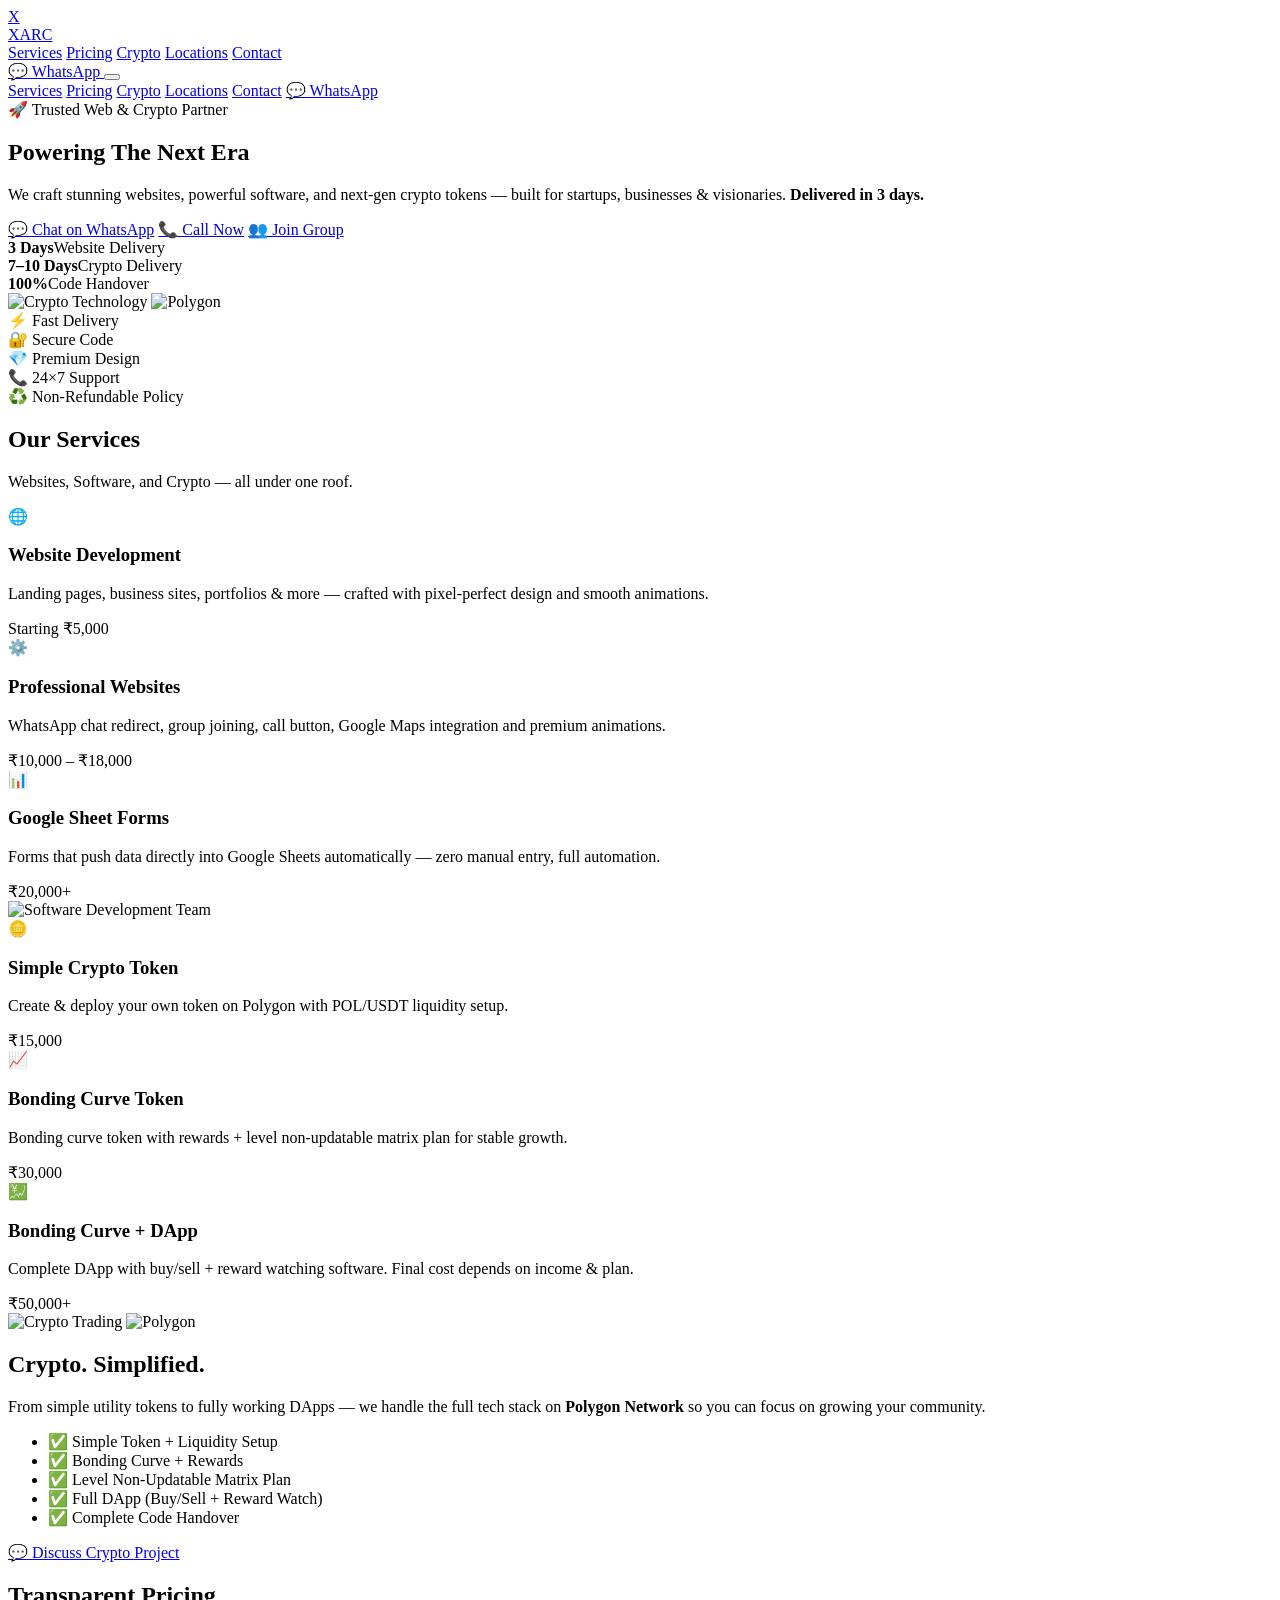
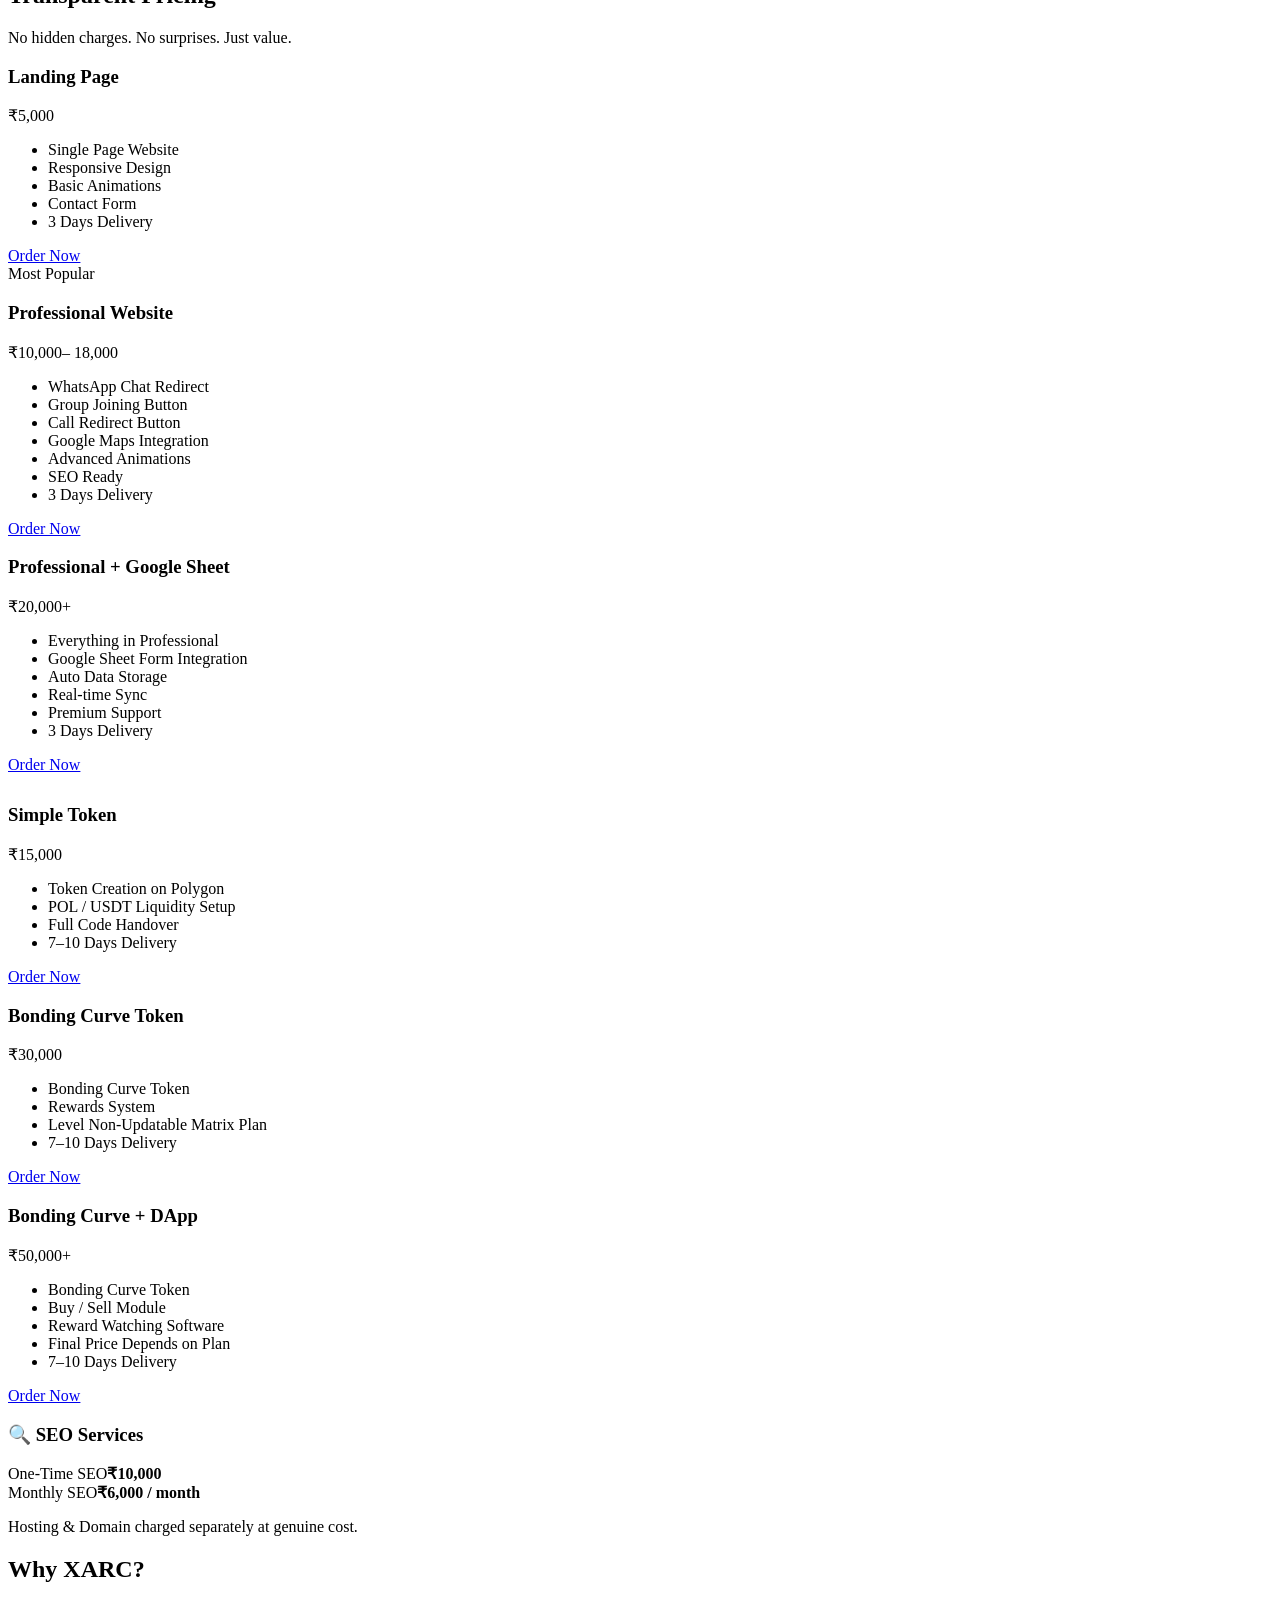
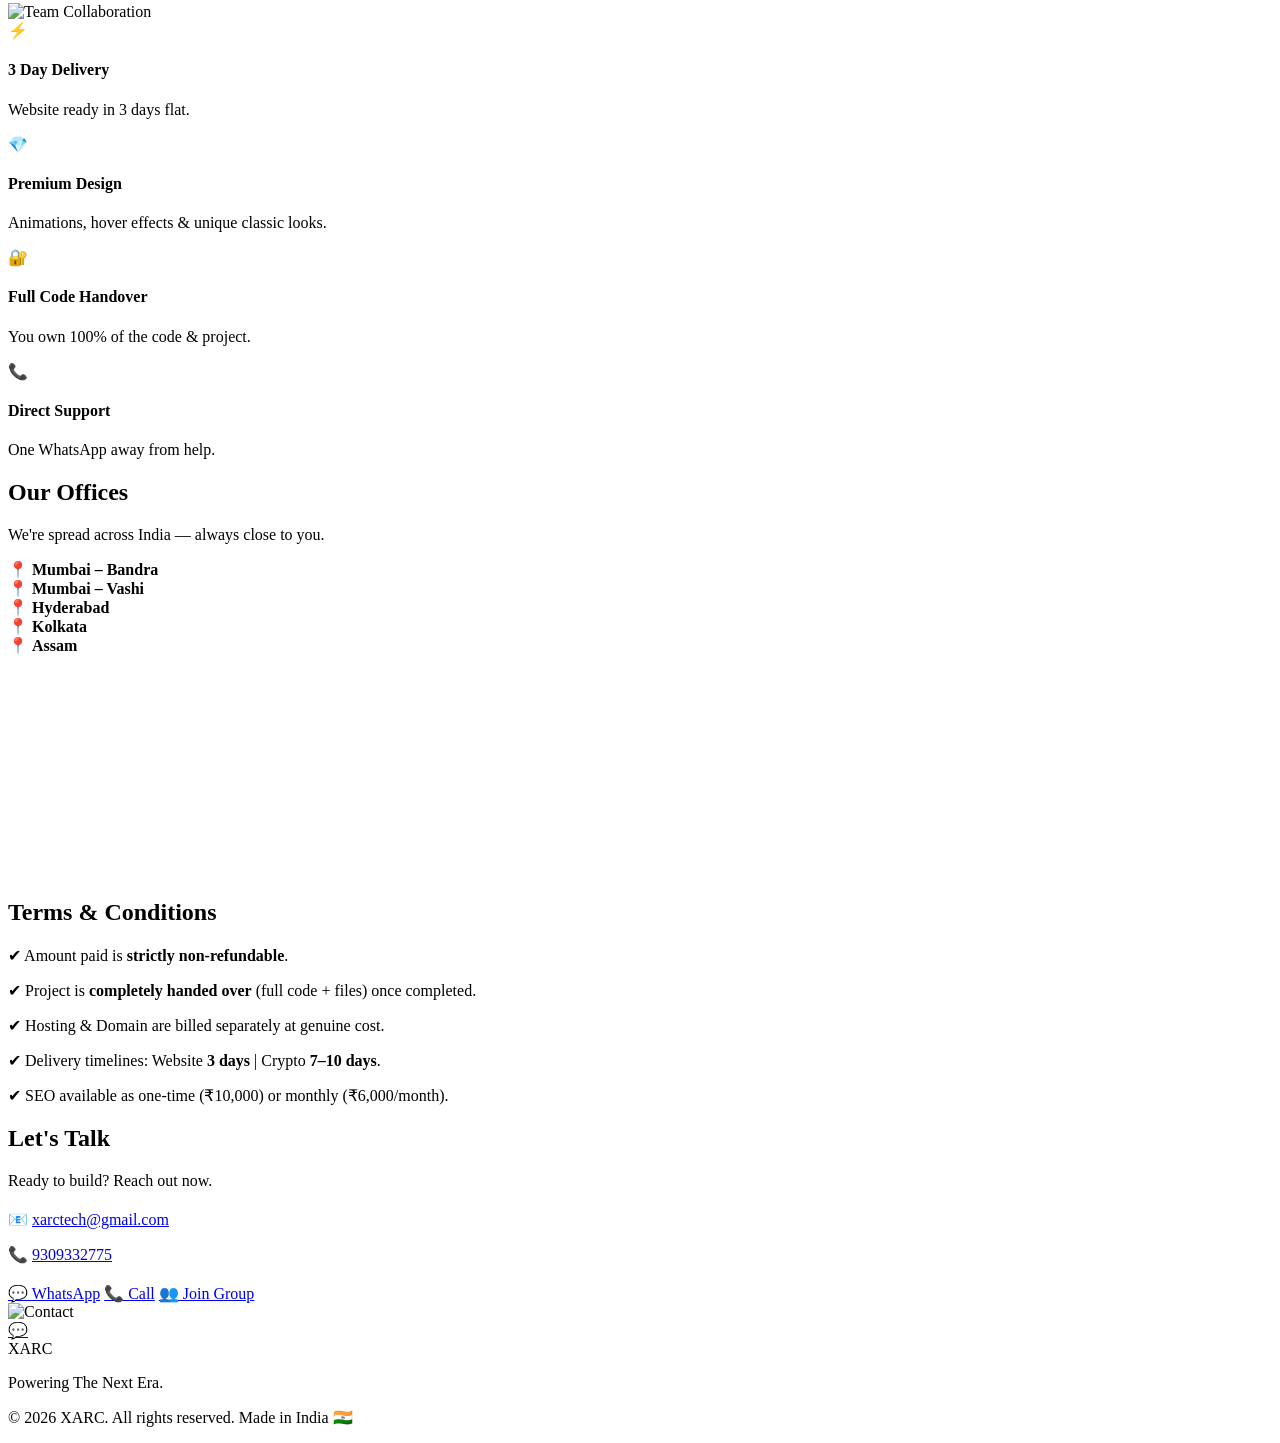
==== index.html @ 48543d75 "Create index.html" ====
<!DOCTYPE html>
<html lang="en">
<head>
  <meta charset="UTF-8" />
  <meta name="viewport" content="width=device-width, initial-scale=1.0, viewport-fit=cover" />
  <meta name="theme-color" content="#05070d" />
  <title>XARC — Powering The Next Era | Web Development & Crypto Solutions</title>
  <meta name="description" content="XARC - Affordable software, website development and crypto token solutions in India. Cheep software in india, low rate software, crypto in low rate." />
  <meta name="keywords" content="cheep software in india, low rate software, crypto in low rate, cheep rate crypto, website development india, polygon token development, bounding curve token, dapp development, seo services india, low cost website mumbai, xarc tech, web design bandra, crypto token hyderabad, software kolkata, website assam, budget website india, affordable crypto, cheap dapp, token creation india, polygon matic token, liquidity pool setup, web development vashi, seo agency india, landing page india, custom software cheap, erc20 token, crypto launch india, low price seo, web hosting india, domain cheap india, xarc, xarc tech, dapp cheap, polygon dev, rewards matrix token, non refundable software, professional website cheap, business website india, ecommerce cheap, portfolio website cheap, startup website india, cheapest software company, tech company mumbai, crypto company india, blockchain development india, smart contract india, defi india, nft india, web3 india, matic network token, polygon liquidity, usdt liquidity, token launch pad, crypto marketing india, seo ranking india, cheap seo india, best seo india, affordable web design, fast website india, responsive website cheap, animation website india, modern website india" />
  <meta property="og:title" content="XARC — Powering The Next Era" />
  <meta property="og:description" content="Websites, Software & Crypto — delivered in 3-10 days." />
  <meta property="og:type" content="website" />
  <link rel="preconnect" href="https://fonts.googleapis.com" />
  <link rel="preconnect" href="https://fonts.gstatic.com" crossorigin />
  <link href="https://fonts.googleapis.com/css2?family=Orbitron:wght@500;700;900&family=Poppins:wght@300;400;500;600;700&display=swap" rel="stylesheet" />
  <link rel="stylesheet" href="style.css" />
</head>
<body>

  <!-- LIVE BACKGROUND -->
  <div class="bg-grid"></div>
  <div class="bg-dots"></div>
  <div class="bg-glow"></div>

  <!-- HEADER -->
  <header class="header">
    <div class="container header-inner">
      <a href="#" class="logo-wrap">
        <img src="logo.png" alt="XARC Logo" class="logo-img"
             onerror="this.style.display='none';this.nextElementSibling.style.display='flex';" />
        <span class="logo-fallback" style="display:none;">X</span>
        <span class="logo-text">XARC</span>
      </a>
      <nav class="nav">
        <a href="#services">Services</a>
        <a href="#pricing">Pricing</a>
        <a href="#crypto">Crypto</a>
        <a href="#locations">Locations</a>
        <a href="#contact">Contact</a>
      </nav>
      <a href="https://wa.me/919309332775?text=Hi%20XARC%2C%20I%20want%20to%20know%20more%20about%20your%20services"
         target="_blank" class="btn btn-wa header-wa">
        <span>💬</span> WhatsApp
      </a>
      <button class="hamburger" aria-label="Menu">
        <span></span><span></span><span></span>
      </button>
    </div>
  </header>

  <!-- MOBILE NAV -->
  <nav class="mobile-nav">
    <a href="#services">Services</a>
    <a href="#pricing">Pricing</a>
    <a href="#crypto">Crypto</a>
    <a href="#locations">Locations</a>
    <a href="#contact">Contact</a>
    <a href="https://wa.me/919309332775?text=Hi%20XARC" target="_blank" class="btn btn-wa">💬 WhatsApp</a>
  </nav>

  <!-- HERO -->
  <section class="hero">
    <div class="container hero-inner">
      <div class="hero-left">
        <span class="badge">🚀 Trusted Web & Crypto Partner</span>
        <h1 class="hero-title">Powering The <span class="rainbow-text">Next Era</span></h1>
        <p class="hero-sub">
          We craft stunning websites, powerful software, and next-gen crypto tokens —
          built for startups, businesses & visionaries. <b>Delivered in 3 days.</b>
        </p>
        <div class="hero-cta">
          <a href="https://wa.me/919309332775?text=Hi%20XARC%2C%20I%20need%20a%20website" target="_blank" class="btn btn-primary">💬 Chat on WhatsApp</a>
          <a href="tel:9309332775" class="btn btn-outline">📞 Call Now</a>
          <a href="https://wa.me/919309332775?text=Hi%20XARC%2C%20add%20me%20to%20your%20WhatsApp%20group" target="_blank" class="btn btn-ghost">👥 Join Group</a>
        </div>
        <div class="hero-stats">
          <div><b>3 Days</b><span>Website Delivery</span></div>
          <div><b>7–10 Days</b><span>Crypto Delivery</span></div>
          <div><b>100%</b><span>Code Handover</span></div>
        </div>
      </div>
      <div class="hero-right">
        <img src="https://images.unsplash.com/photo-1639762681485-074b7f938ba0?auto=format&fit=crop&w=800&q=80" alt="Crypto Technology" class="hero-img" loading="lazy" />
        <img src="https://upload.wikimedia.org/wikipedia/commons/thumb/0/07/Polygon_Logo.svg/512px-Polygon_Logo.svg.png" alt="Polygon" class="polygon-badge" loading="lazy" />
      </div>
    </div>
  </section>

  <!-- TRUST BAR -->
  <section class="trust-bar">
    <div class="container trust-inner">
      <div>⚡ Fast Delivery</div>
      <div>🔐 Secure Code</div>
      <div>💎 Premium Design</div>
      <div>📞 24×7 Support</div>
      <div>♻️ Non-Refundable Policy</div>
    </div>
  </section>

  <!-- SERVICES -->
  <section class="section" id="services">
    <div class="container">
      <h2 class="section-title">Our <span class="rainbow-text">Services</span></h2>
      <p class="section-sub">Websites, Software, and Crypto — all under one roof.</p>
      <div class="grid-3">
        <div class="card">
          <div class="card-icon">🌐</div>
          <h3>Website Development</h3>
          <p>Landing pages, business sites, portfolios & more — crafted with pixel-perfect design and smooth animations.</p>
          <span class="tag">Starting ₹5,000</span>
        </div>
        <div class="card">
          <div class="card-icon">⚙️</div>
          <h3>Professional Websites</h3>
          <p>WhatsApp chat redirect, group joining, call button, Google Maps integration and premium animations.</p>
          <span class="tag">₹10,000 – ₹18,000</span>
        </div>
        <div class="card">
          <div class="card-icon">📊</div>
          <h3>Google Sheet Forms</h3>
          <p>Forms that push data directly into Google Sheets automatically — zero manual entry, full automation.</p>
          <span class="tag">₹20,000+</span>
        </div>
      </div>
      <img src="https://images.unsplash.com/photo-1551434678-e076c223a692?auto=format&fit=crop&w=1200&q=80" alt="Software Development Team" class="wide-img" loading="lazy" />
      <div class="grid-3">
        <div class="card">
          <div class="card-icon">🪙</div>
          <h3>Simple Crypto Token</h3>
          <p>Create & deploy your own token on Polygon with POL/USDT liquidity setup.</p>
          <span class="tag">₹15,000</span>
        </div>
        <div class="card">
          <div class="card-icon">📈</div>
          <h3>Bonding Curve Token</h3>
          <p>Bonding curve token with rewards + level non-updatable matrix plan for stable growth.</p>
          <span class="tag">₹30,000</span>
        </div>
        <div class="card">
          <div class="card-icon">💹</div>
          <h3>Bonding Curve + DApp</h3>
          <p>Complete DApp with buy/sell + reward watching software. Final cost depends on income & plan.</p>
          <span class="tag">₹50,000+</span>
        </div>
      </div>
    </div>
  </section>

  <!-- CRYPTO -->
  <section class="section crypto-section" id="crypto">
    <div class="container crypto-inner">
      <div class="crypto-img-wrap">
        <img src="https://images.unsplash.com/photo-1621761191319-c6fb62004040?auto=format&fit=crop&w=800&q=80" alt="Crypto Trading" class="crypto-img" loading="lazy" />
        <img src="https://upload.wikimedia.org/wikipedia/commons/thumb/0/07/Polygon_Logo.svg/512px-Polygon_Logo.svg.png" alt="Polygon" class="polygon-float" loading="lazy" />
      </div>
      <div class="crypto-text">
        <h2 class="section-title">Crypto. <span class="rainbow-text">Simplified.</span></h2>
        <p>From simple utility tokens to fully working DApps — we handle the full tech stack on <b>Polygon Network</b> so you can focus on growing your community.</p>
        <ul class="check-list">
          <li>✅ Simple Token + Liquidity Setup</li>
          <li>✅ Bonding Curve + Rewards</li>
          <li>✅ Level Non-Updatable Matrix Plan</li>
          <li>✅ Full DApp (Buy/Sell + Reward Watch)</li>
          <li>✅ Complete Code Handover</li>
        </ul>
        <a href="https://wa.me/919309332775?text=Hi%20XARC%2C%20I%20want%20to%20discuss%20Crypto%20Token%20development" target="_blank" class="btn btn-primary">💬 Discuss Crypto Project</a>
      </div>
    </div>
  </section>

  <!-- PRICING -->
  <section class="section" id="pricing">
    <div class="container">
      <h2 class="section-title">Transparent <span class="rainbow-text">Pricing</span></h2>
      <p class="section-sub">No hidden charges. No surprises. Just value.</p>
      <div class="grid-3">
        <div class="price-card">
          <h3>Landing Page</h3>
          <div class="price">₹5,000</div>
          <ul>
            <li>Single Page Website</li>
            <li>Responsive Design</li>
            <li>Basic Animations</li>
            <li>Contact Form</li>
            <li>3 Days Delivery</li>
          </ul>
          <a href="https://wa.me/919309332775?text=Hi%20XARC%2C%20I%20want%20a%20Landing%20Page%20for%20%E2%82%B95%2C000" target="_blank" class="btn btn-primary full">Order Now</a>
        </div>
        <div class="price-card featured">
          <span class="ribbon">Most Popular</span>
          <h3>Professional Website</h3>
          <div class="price">₹10,000<span>– 18,000</span></div>
          <ul>
            <li>WhatsApp Chat Redirect</li>
            <li>Group Joining Button</li>
            <li>Call Redirect Button</li>
            <li>Google Maps Integration</li>
            <li>Advanced Animations</li>
            <li>SEO Ready</li>
            <li>3 Days Delivery</li>
          </ul>
          <a href="https://wa.me/919309332775?text=Hi%20XARC%2C%20I%20want%20a%20Professional%20Website" target="_blank" class="btn btn-primary full">Order Now</a>
        </div>
        <div class="price-card">
          <h3>Professional + Google Sheet</h3>
          <div class="price">₹20,000+</div>
          <ul>
            <li>Everything in Professional</li>
            <li>Google Sheet Form Integration</li>
            <li>Auto Data Storage</li>
            <li>Real-time Sync</li>
            <li>Premium Support</li>
            <li>3 Days Delivery</li>
          </ul>
          <a href="https://wa.me/919309332775?text=Hi%20XARC%2C%20I%20want%20Google%20Sheet%20Integration%20Website" target="_blank" class="btn btn-primary full">Order Now</a>
        </div>
      </div>
      <div class="grid-3" style="margin-top:30px;">
        <div class="price-card">
          <h3>Simple Token</h3>
          <div class="price">₹15,000</div>
          <ul>
            <li>Token Creation on Polygon</li>
            <li>POL / USDT Liquidity Setup</li>
            <li>Full Code Handover</li>
            <li>7–10 Days Delivery</li>
          </ul>
          <a href="https://wa.me/919309332775?text=Hi%20XARC%2C%20I%20want%20a%20Simple%20Token" target="_blank" class="btn btn-primary full">Order Now</a>
        </div>
        <div class="price-card">
          <h3>Bonding Curve Token</h3>
          <div class="price">₹30,000</div>
          <ul>
            <li>Bonding Curve Token</li>
            <li>Rewards System</li>
            <li>Level Non-Updatable Matrix Plan</li>
            <li>7–10 Days Delivery</li>
          </ul>
          <a href="https://wa.me/919309332775?text=Hi%20XARC%2C%20I%20want%20Bonding%20Curve%20Token" target="_blank" class="btn btn-primary full">Order Now</a>
        </div>
        <div class="price-card">
          <h3>Bonding Curve + DApp</h3>
          <div class="price">₹50,000+</div>
          <ul>
            <li>Bonding Curve Token</li>
            <li>Buy / Sell Module</li>
            <li>Reward Watching Software</li>
            <li>Final Price Depends on Plan</li>
            <li>7–10 Days Delivery</li>
          </ul>
          <a href="https://wa.me/919309332775?text=Hi%20XARC%2C%20I%20want%20DApp%20Development" target="_blank" class="btn btn-primary full">Order Now</a>
        </div>
      </div>
      <div class="seo-box">
        <h3>🔍 SEO Services</h3>
        <div class="seo-prices">
          <div><span>One-Time SEO</span><b>₹10,000</b></div>
          <div><span>Monthly SEO</span><b>₹6,000 / month</b></div>
        </div>
        <p class="small">Hosting & Domain charged separately at genuine cost.</p>
      </div>
    </div>
  </section>

  <!-- WHY XARC -->
  <section class="section why-section">
    <div class="container">
      <h2 class="section-title">Why <span class="rainbow-text">XARC</span>?</h2>
      <img src="https://images.unsplash.com/photo-1531482615713-2afd69097998?auto=format&fit=crop&w=1200&q=80" alt="Team Collaboration" class="wide-img" loading="lazy" />
      <div class="grid-4">
        <div class="card small"><div class="card-icon">⚡</div><h4>3 Day Delivery</h4><p>Website ready in 3 days flat.</p></div>
        <div class="card small"><div class="card-icon">💎</div><h4>Premium Design</h4><p>Animations, hover effects & unique classic looks.</p></div>
        <div class="card small"><div class="card-icon">🔐</div><h4>Full Code Handover</h4><p>You own 100% of the code & project.</p></div>
        <div class="card small"><div class="card-icon">📞</div><h4>Direct Support</h4><p>One WhatsApp away from help.</p></div>
      </div>
    </div>
  </section>

  <!-- LOCATIONS -->
  <section class="section" id="locations">
    <div class="container">
      <h2 class="section-title">Our <span class="rainbow-text">Offices</span></h2>
      <p class="section-sub">We're spread across India — always close to you.</p>
      <div class="grid-3 locations">
        <div class="loc-card">📍 <b>Mumbai – Bandra</b></div>
        <div class="loc-card">📍 <b>Mumbai – Vashi</b></div>
        <div class="loc-card">📍 <b>Hyderabad</b></div>
        <div class="loc-card">📍 <b>Kolkata</b></div>
        <div class="loc-card">📍 <b>Assam</b></div>
        <div class="loc-card map-card">
          <iframe
            src="https://www.google.com/maps?q=Bandra%20Mumbai&output=embed"
            width="100%" height="220" style="border:0;border-radius:12px;"
            allowfullscreen="" loading="lazy"></iframe>
        </div>
      </div>
    </div>
  </section>

  <!-- TERMS -->
  <section class="section terms-section">
    <div class="container">
      <h2 class="section-title">Terms & <span class="rainbow-text">Conditions</span></h2>
      <div class="terms-box">
        <p>✔ Amount paid is <b>strictly non-refundable</b>.</p>
        <p>✔ Project is <b>completely handed over</b> (full code + files) once completed.</p>
        <p>✔ Hosting & Domain are billed separately at genuine cost.</p>
        <p>✔ Delivery timelines: Website <b>3 days</b> | Crypto <b>7–10 days</b>.</p>
        <p>✔ SEO available as one-time (₹10,000) or monthly (₹6,000/month).</p>
      </div>
    </div>
  </section>

  <!-- CONTACT -->
  <section class="section contact-section" id="contact">
    <div class="container contact-inner">
      <div>
        <h2 class="section-title" style="text-align:left;">Let's <span class="rainbow-text">Talk</span></h2>
        <p class="section-sub" style="text-align:left; margin-bottom:20px;">Ready to build? Reach out now.</p>
        <div class="contact-lines">
          <p>📧 <a href="mailto:xarctech@gmail.com">xarctech@gmail.com</a></p>
          <p>📞 <a href="tel:9309332775">9309332775</a></p>
        </div>
        <div class="hero-cta" style="margin-top:20px;">
          <a href="https://wa.me/919309332775?text=Hi%20XARC%2C%20I%20want%20to%20start%20a%20project" target="_blank" class="btn btn-primary">💬 WhatsApp</a>
          <a href="tel:9309332775" class="btn btn-outline">📞 Call</a>
          <a href="https://wa.me/919309332775?text=Please%20add%20me%20to%20XARC%20WhatsApp%20group" target="_blank" class="btn btn-ghost">👥 Join Group</a>
        </div>
      </div>
      <div class="contact-glow">
        <img src="https://images.unsplash.com/photo-1611162617213-7d7a39e9b1d7?auto=format&fit=crop&w=800&q=80" alt="Contact" loading="lazy" />
      </div>
    </div>
  </section>

  <!-- FLOATING WHATSAPP -->
  <a href="https://wa.me/919309332775?text=Hi%20XARC" target="_blank" class="float-wa" title="Chat with us">💬</a>

  <!-- FOOTER -->
  <footer class="footer">
    <div class="container footer-inner">
      <div class="logo-wrap">
        <img src="logo.png" alt="XARC" class="logo-img" onerror="this.style.display='none'" />
        <span class="logo-text">XARC</span>
      </div>
      <p class="footer-tag">Powering The Next Era.</p>
      <p class="footer-copy">© 2026 XARC. All rights reserved. Made in India 🇮🇳</p>
    </div>
  </footer>

  <script src="script.js"></script>
</body>
    </html>
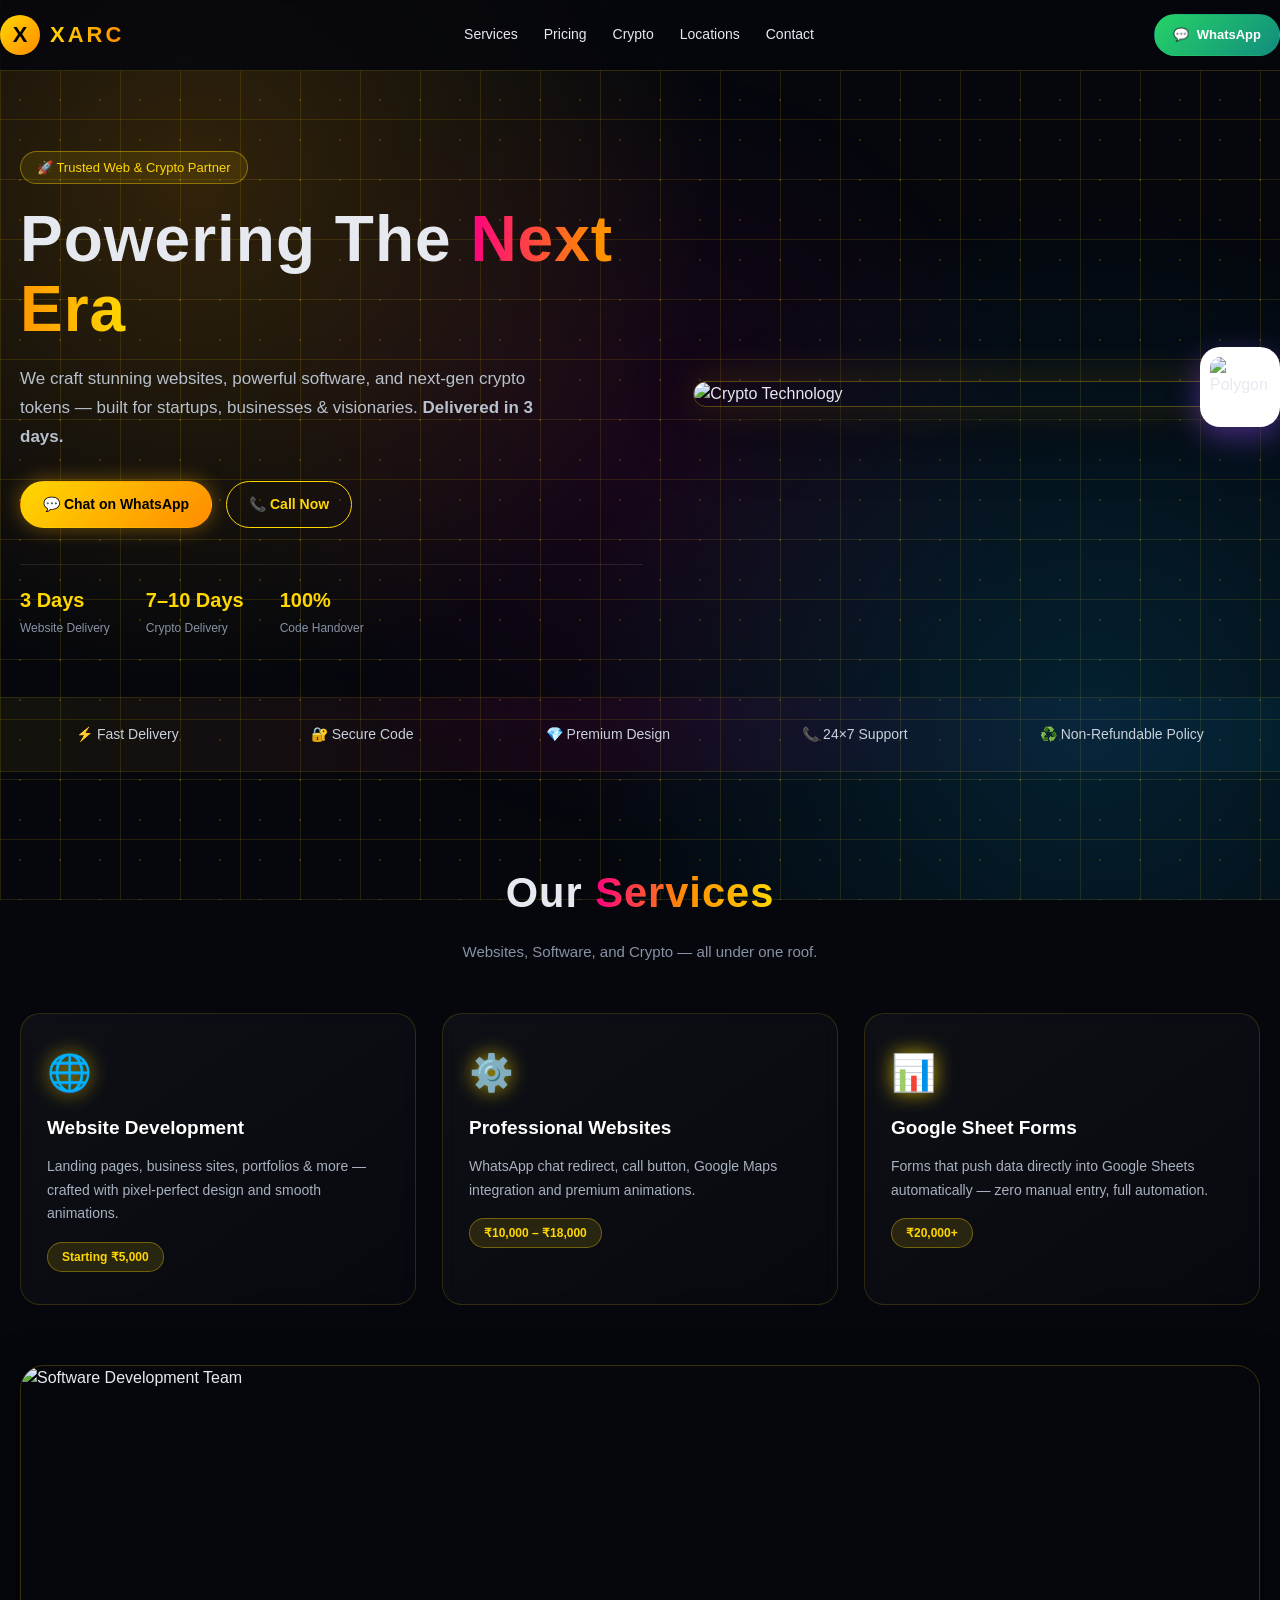
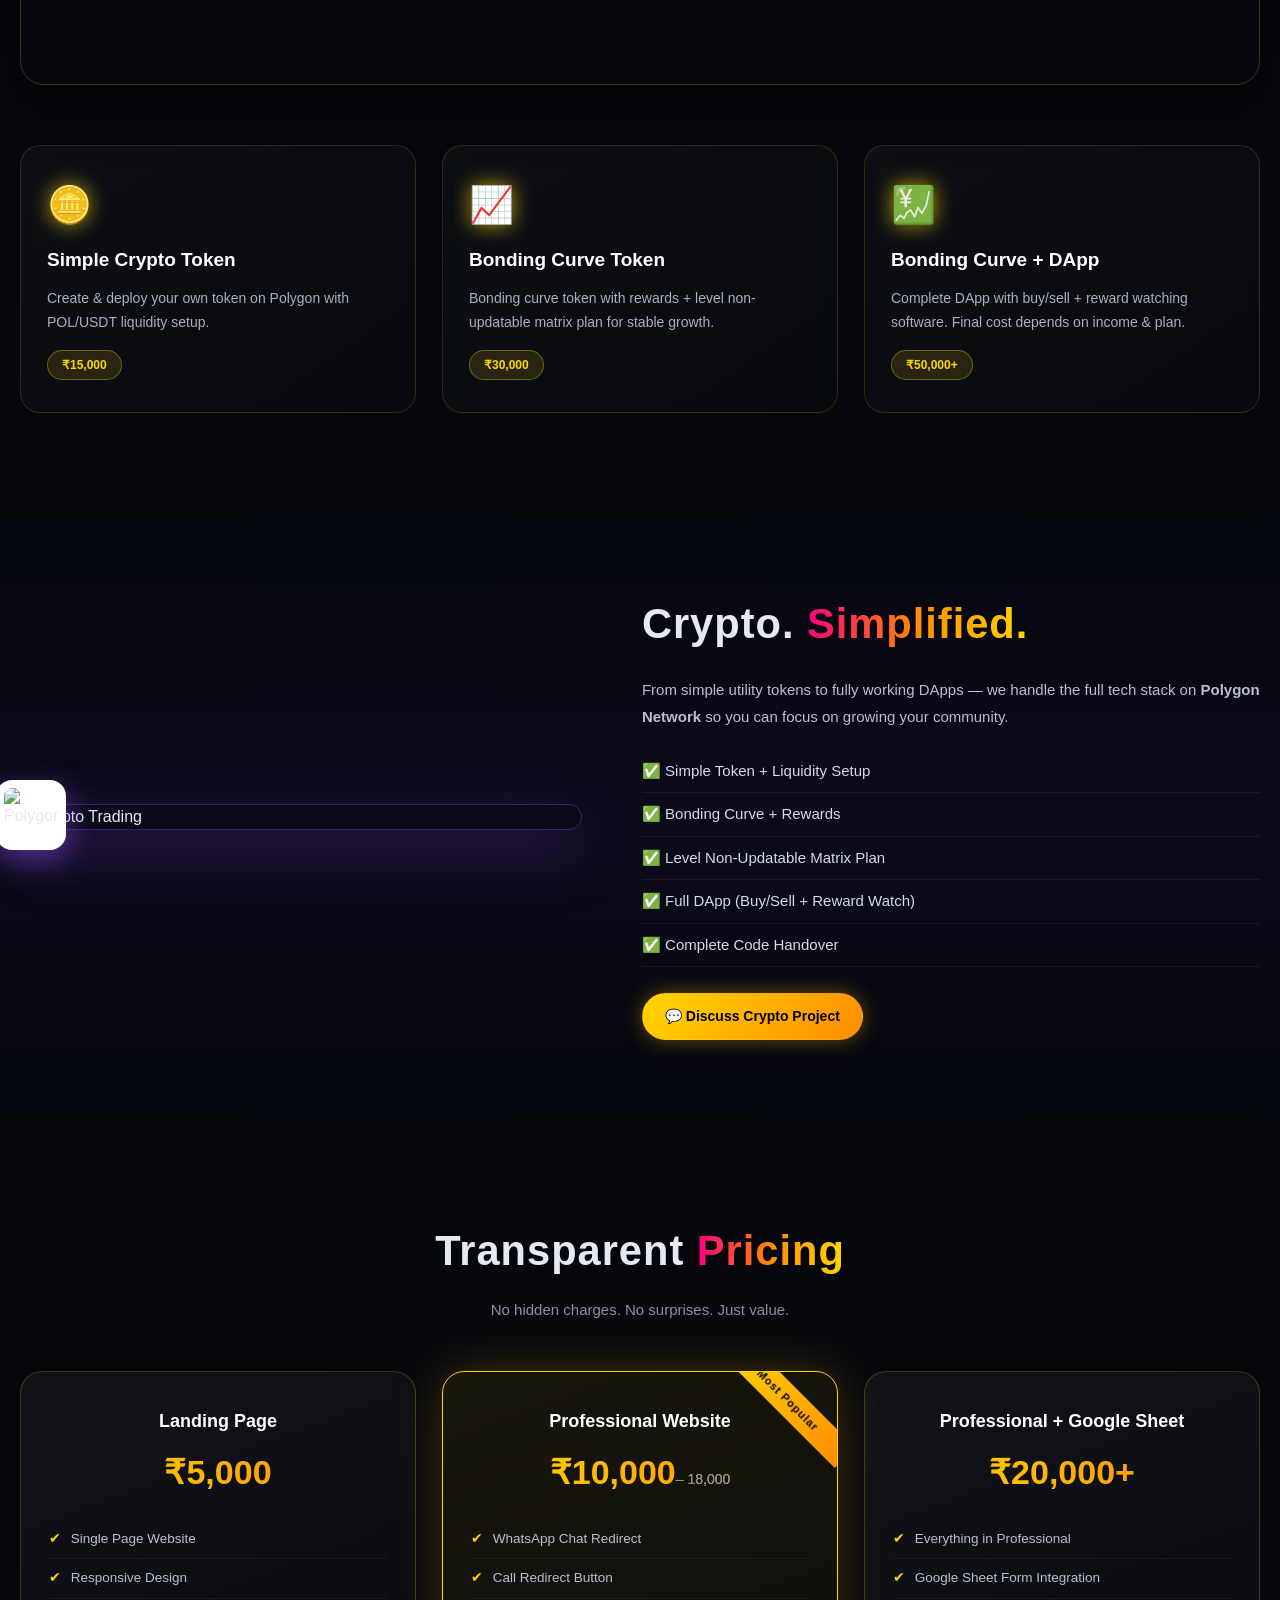
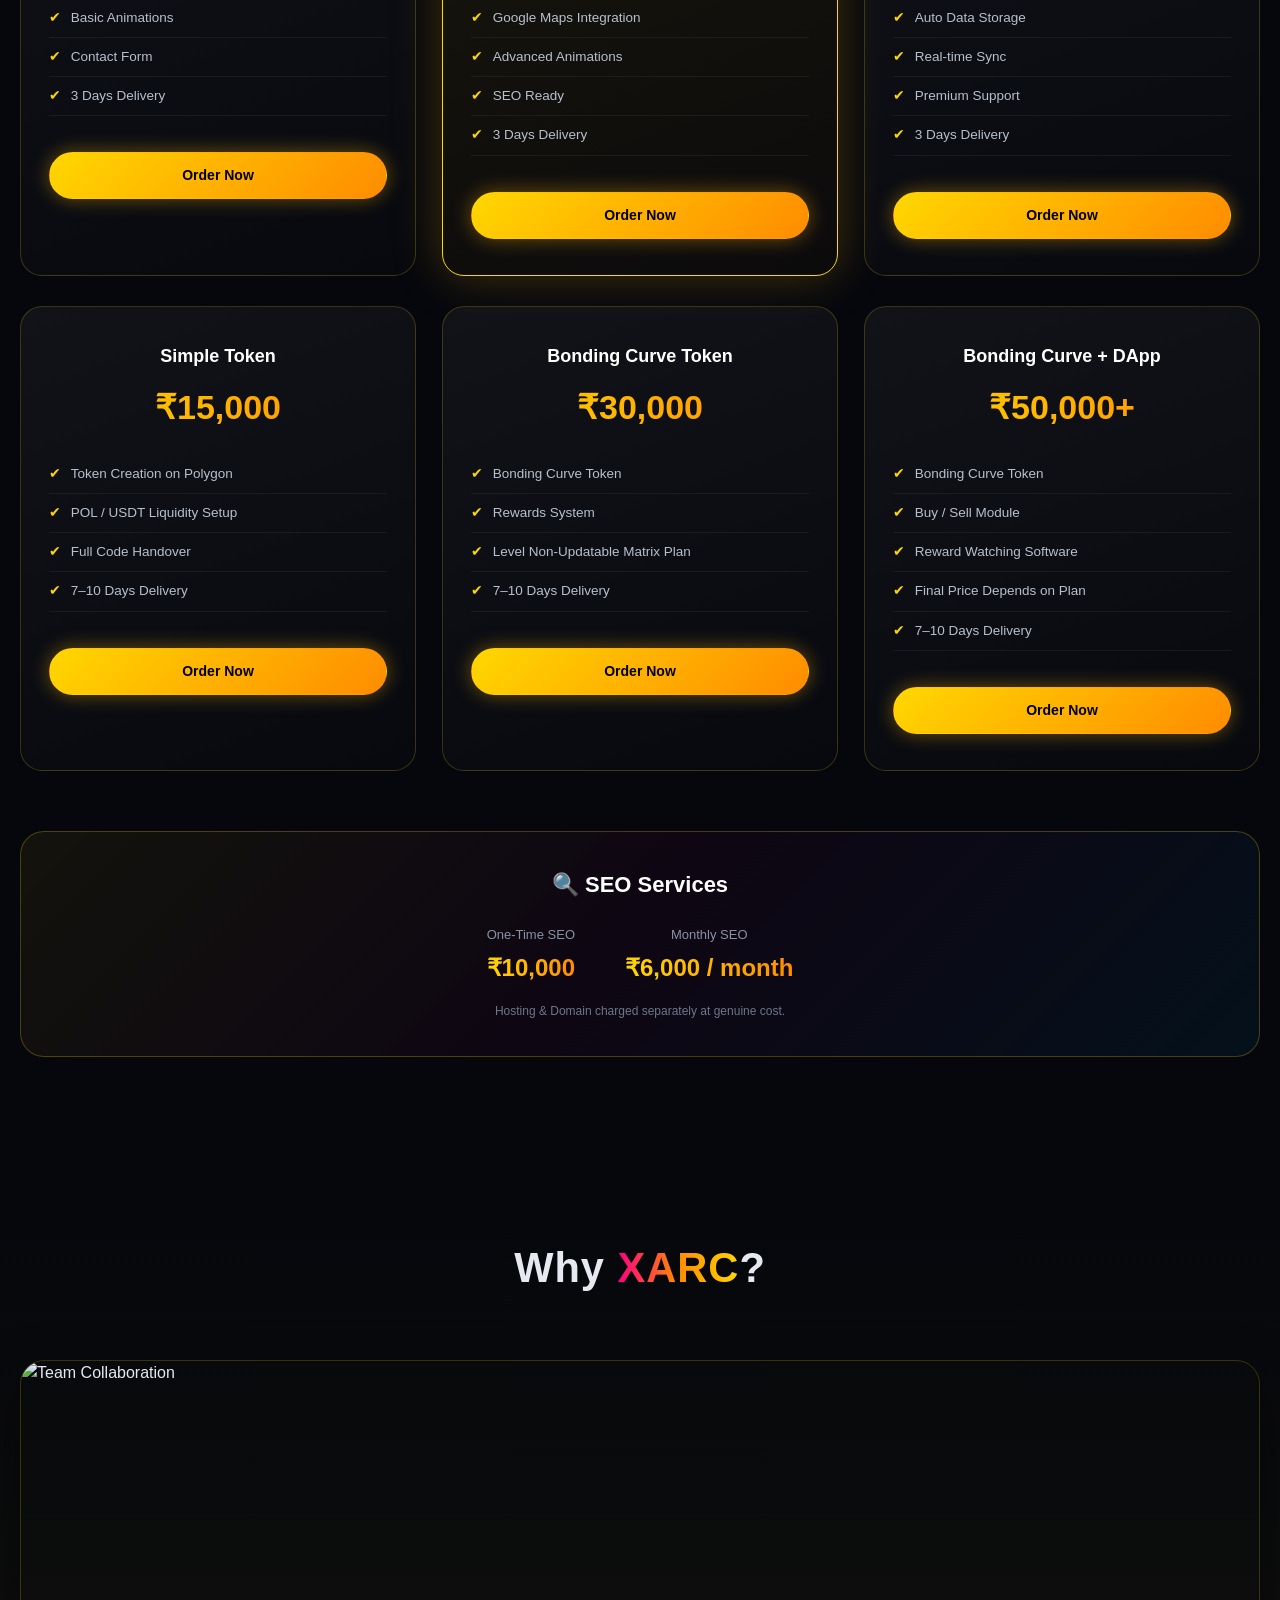
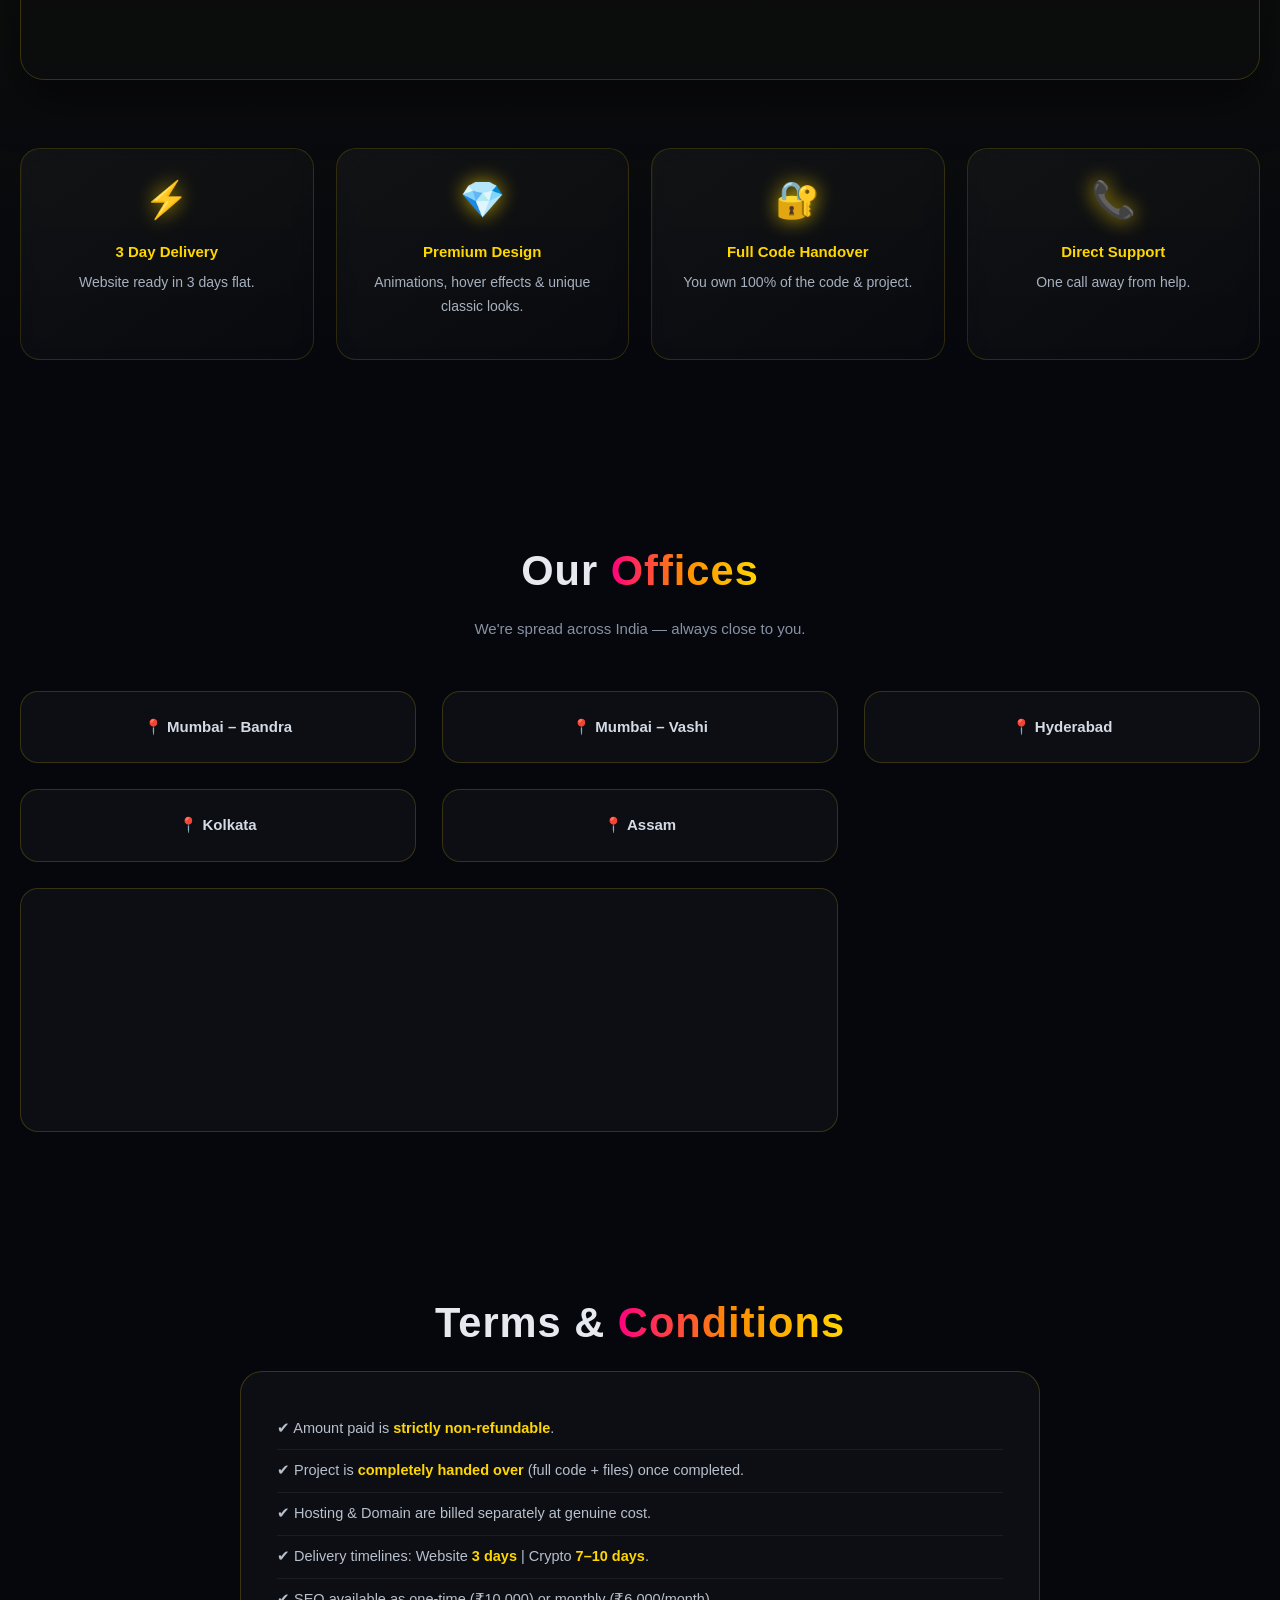
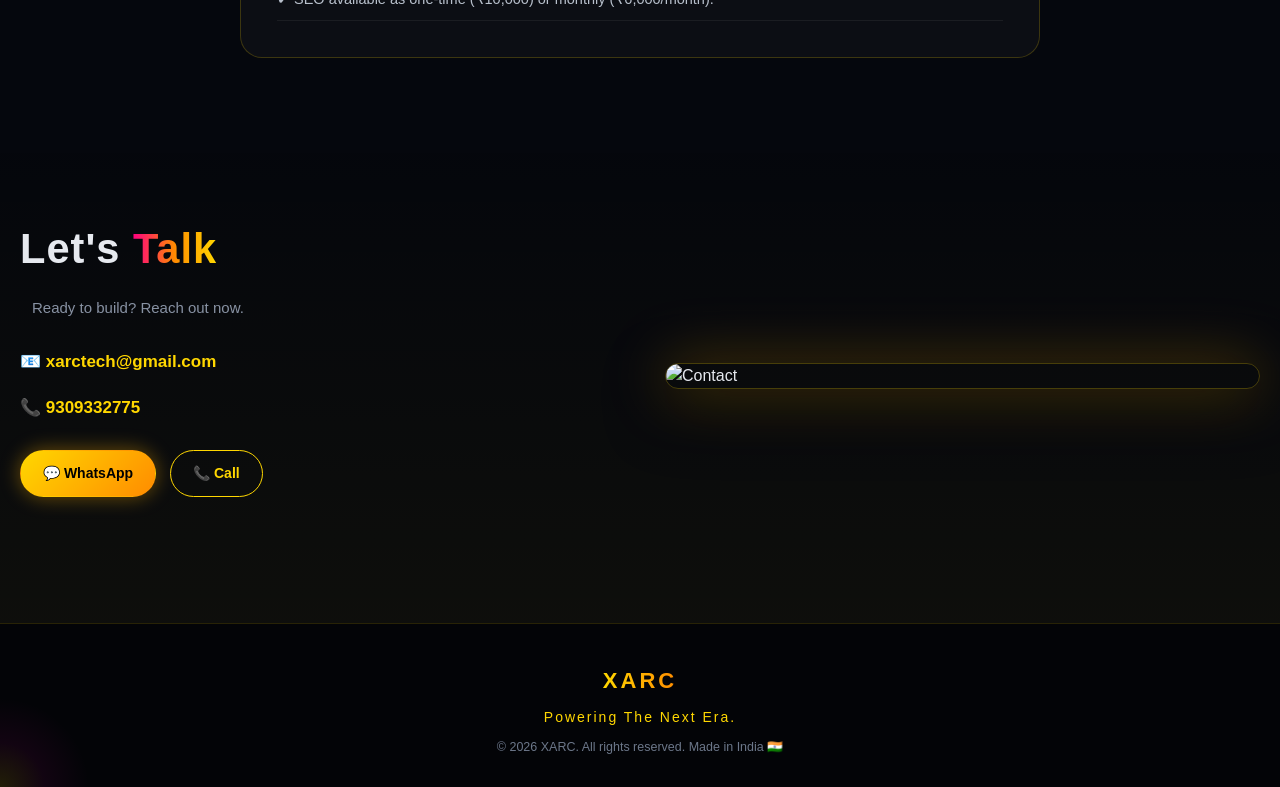
==== commit 6edb3b58: "Update index.html" ====
--- a/index.html
+++ b/index.html
@@ -71,7 +71,6 @@
         <div class="hero-cta">
           <a href="https://wa.me/919309332775?text=Hi%20XARC%2C%20I%20need%20a%20website" target="_blank" class="btn btn-primary">💬 Chat on WhatsApp</a>
           <a href="tel:9309332775" class="btn btn-outline">📞 Call Now</a>
-          <a href="https://wa.me/919309332775?text=Hi%20XARC%2C%20add%20me%20to%20your%20WhatsApp%20group" target="_blank" class="btn btn-ghost">👥 Join Group</a>
         </div>
         <div class="hero-stats">
           <div><b>3 Days</b><span>Website Delivery</span></div>
@@ -112,7 +111,7 @@
         <div class="card">
           <div class="card-icon">⚙️</div>
           <h3>Professional Websites</h3>
-          <p>WhatsApp chat redirect, group joining, call button, Google Maps integration and premium animations.</p>
+          <p>WhatsApp chat redirect, call button, Google Maps integration and premium animations.</p>
           <span class="tag">₹10,000 – ₹18,000</span>
         </div>
         <div class="card">
@@ -192,7 +191,6 @@
           <div class="price">₹10,000<span>– 18,000</span></div>
           <ul>
             <li>WhatsApp Chat Redirect</li>
-            <li>Group Joining Button</li>
             <li>Call Redirect Button</li>
             <li>Google Maps Integration</li>
             <li>Advanced Animations</li>
@@ -271,7 +269,7 @@
         <div class="card small"><div class="card-icon">⚡</div><h4>3 Day Delivery</h4><p>Website ready in 3 days flat.</p></div>
         <div class="card small"><div class="card-icon">💎</div><h4>Premium Design</h4><p>Animations, hover effects & unique classic looks.</p></div>
         <div class="card small"><div class="card-icon">🔐</div><h4>Full Code Handover</h4><p>You own 100% of the code & project.</p></div>
-        <div class="card small"><div class="card-icon">📞</div><h4>Direct Support</h4><p>One WhatsApp away from help.</p></div>
+        <div class="card small"><div class="card-icon">📞</div><h4>Direct Support</h4><p>One call away from help.</p></div>
       </div>
     </div>
   </section>
@@ -324,7 +322,6 @@
         <div class="hero-cta" style="margin-top:20px;">
           <a href="https://wa.me/919309332775?text=Hi%20XARC%2C%20I%20want%20to%20start%20a%20project" target="_blank" class="btn btn-primary">💬 WhatsApp</a>
           <a href="tel:9309332775" class="btn btn-outline">📞 Call</a>
-          <a href="https://wa.me/919309332775?text=Please%20add%20me%20to%20XARC%20WhatsApp%20group" target="_blank" class="btn btn-ghost">👥 Join Group</a>
         </div>
       </div>
       <div class="contact-glow">
@@ -332,9 +329,6 @@
       </div>
     </div>
   </section>
-
-  <!-- FLOATING WHATSAPP -->
-  <a href="https://wa.me/919309332775?text=Hi%20XARC" target="_blank" class="float-wa" title="Chat with us">💬</a>
 
   <!-- FOOTER -->
   <footer class="footer">
@@ -350,4 +344,4 @@
 
   <script src="script.js"></script>
 </body>
-    </html>
+  </html>
--- a/style.css
+++ b/style.css
@@ -0,0 +1,762 @@
+/* ============ RESET ============ */
+* { margin:0; padding:0; box-sizing:border-box; }
+html { scroll-behavior:smooth; -webkit-text-size-adjust:100%; }
+body {
+  font-family:'Poppins',sans-serif;
+  background:#05070d;
+  color:#e6e9ef;
+  overflow-x:hidden;
+  position:relative;
+  min-height:100vh;
+  line-height:1.5;
+}
+a { color:inherit; text-decoration:none; }
+img { max-width:100%; display:block; height:auto; }
+button { font-family:inherit; cursor:pointer; }
+
+/* ============ LIVE BACKGROUND ============ */
+.bg-grid {
+  position:fixed; inset:0; z-index:-3;
+  background-image:
+    linear-gradient(90deg, rgba(255,215,0,0.12) 1px, transparent 1px),
+    linear-gradient(0deg, rgba(255,215,0,0.12) 1px, transparent 1px);
+  background-size:60px 60px;
+  animation:gridMove 8s linear infinite;
+  pointer-events:none;
+}
+@keyframes gridMove {
+  0%   { background-position:0 0, 0 0; }
+  100% { background-position:60px 0, 0 60px; }
+}
+.bg-dots {
+  position:fixed; inset:0; z-index:-2;
+  background-image:radial-gradient(rgba(255,215,0,0.35) 1.5px, transparent 1.5px);
+  background-size:40px 40px;
+  animation:dotsMove 20s linear infinite;
+  opacity:0.5;
+  pointer-events:none;
+}
+@keyframes dotsMove {
+  0%   { background-position:0 0; }
+  100% { background-position:400px 400px; }
+}
+.bg-glow {
+  position:fixed; inset:0; z-index:-1;
+  background:
+    radial-gradient(circle at 15% 20%, rgba(255,165,0,0.18), transparent 40%),
+    radial-gradient(circle at 85% 80%, rgba(0,180,255,0.15), transparent 40%),
+    radial-gradient(circle at 50% 50%, rgba(255,0,180,0.08), transparent 50%);
+  pointer-events:none;
+  animation:glowPulse 10s ease-in-out infinite alternate;
+}
+@keyframes glowPulse {
+  0%   { opacity:0.6; }
+  100% { opacity:1; }
+}
+
+/* ============ RAINBOW TEXT ============ */
+.rainbow-text {
+  background:linear-gradient(90deg,#ff0080,#ff8c00,#ffd700,#00ff8c,#00b4ff,#a100ff,#ff0080);
+  background-size:300% 100%;
+  -webkit-background-clip:text; background-clip:text;
+  -webkit-text-fill-color:transparent;
+  animation:rainbowSlide 6s linear infinite;
+}
+@keyframes rainbowSlide {
+  0%   { background-position:0% 50%; }
+  100% { background-position:300% 50%; }
+}
+
+/* ============ CONTAINER ============ */
+.container {
+  width:100%;
+  max-width:1280px;
+  margin:0 auto;
+  padding:0 20px;
+}
+
+/* ============ HEADER ============ */
+.header {
+  position:sticky; top:0; z-index:100;
+  background:rgba(5,7,13,0.85);
+  backdrop-filter:blur(14px);
+  -webkit-backdrop-filter:blur(14px);
+  border-bottom:1px solid rgba(255,215,0,0.18);
+}
+.header-inner {
+  display:flex; align-items:center; justify-content:space-between;
+  padding:14px 0; gap:16px;
+}
+.logo-wrap { display:flex; align-items:center; gap:10px; flex-shrink:0; }
+.logo-img {
+  width:40px; height:40px; object-fit:contain;
+  filter:drop-shadow(0 0 8px rgba(255,215,0,0.6));
+}
+.logo-fallback {
+  width:40px; height:40px; border-radius:50%;
+  background:linear-gradient(135deg,#ffd700,#ff8c00);
+  color:#000; font-weight:900; font-family:'Orbitron',sans-serif;
+  display:flex; align-items:center; justify-content:center; font-size:22px;
+}
+.logo-text {
+  font-family:'Orbitron',sans-serif; font-weight:900;
+  font-size:22px; letter-spacing:3px;
+  background:linear-gradient(90deg,#ffd700,#ff8c00);
+  -webkit-background-clip:text; background-clip:text;
+  -webkit-text-fill-color:transparent;
+}
+.nav { display:flex; gap:26px; }
+.nav a {
+  font-size:14px; font-weight:500;
+  position:relative; transition:color 0.3s;
+  padding:6px 0; white-space:nowrap;
+}
+.nav a::after {
+  content:''; position:absolute; left:0; bottom:0;
+  width:0; height:2px;
+  background:linear-gradient(90deg,#ffd700,#ff0080);
+  transition:width 0.35s;
+}
+.nav a:hover { color:#ffd700; }
+.nav a:hover::after { width:100%; }
+
+/* HAMBURGER */
+.hamburger {
+  display:none;
+  width:44px; height:44px;
+  border:none; background:rgba(255,215,0,0.1);
+  border-radius:12px;
+  border:1px solid rgba(255,215,0,0.35);
+  flex-direction:column; align-items:center; justify-content:center;
+  gap:5px;
+  transition:all 0.3s;
+}
+.hamburger span {
+  width:22px; height:2.5px; background:#ffd700;
+  border-radius:2px; transition:all 0.3s;
+}
+.hamburger.active span:nth-child(1) { transform:translateY(7.5px) rotate(45deg); }
+.hamburger.active span:nth-child(2) { opacity:0; }
+.hamburger.active span:nth-child(3) { transform:translateY(-7.5px) rotate(-45deg); }
+
+/* MOBILE NAV */
+.mobile-nav {
+  display:none;
+  position:fixed;
+  top:70px; left:0; right:0;
+  background:rgba(5,7,13,0.98);
+  backdrop-filter:blur(20px);
+  -webkit-backdrop-filter:blur(20px);
+  border-bottom:1px solid rgba(255,215,0,0.25);
+  flex-direction:column;
+  padding:20px; gap:8px;
+  z-index:99;
+  transform:translateY(-120%);
+  transition:transform 0.4s ease;
+  max-height:calc(100vh - 70px);
+  overflow-y:auto;
+}
+.mobile-nav.open { transform:translateY(0); display:flex; }
+.mobile-nav a {
+  padding:14px 18px; border-radius:12px;
+  font-size:15px; font-weight:500;
+  border:1px solid rgba(255,255,255,0.06);
+  transition:all 0.3s;
+}
+.mobile-nav a:hover, .mobile-nav a:active {
+  background:rgba(255,215,0,0.1);
+  border-color:#ffd700; color:#ffd700;
+  padding-left:26px;
+}
+.mobile-nav .btn { margin-top:8px; justify-content:center; }
+
+/* ============ BUTTONS ============ */
+.btn {
+  display:inline-flex; align-items:center; justify-content:center; gap:8px;
+  padding:12px 22px; border-radius:40px;
+  font-weight:600; font-size:14px;
+  cursor:pointer; transition:all 0.35s ease;
+  border:1px solid transparent;
+  position:relative; overflow:hidden;
+  white-space:nowrap; text-align:center;
+}
+.btn::before {
+  content:''; position:absolute; inset:0;
+  background:linear-gradient(120deg,transparent,rgba(255,255,255,0.35),transparent);
+  transform:translateX(-100%);
+  transition:transform 0.6s;
+}
+.btn:hover::before { transform:translateX(100%); }
+.btn-primary {
+  background:linear-gradient(135deg,#ffd700,#ff8c00);
+  color:#000; box-shadow:0 0 20px rgba(255,180,0,0.4);
+}
+.btn-primary:hover {
+  transform:translateY(-3px);
+  box-shadow:0 0 30px rgba(255,180,0,0.9), 0 0 60px rgba(255,100,0,0.4);
+}
+.btn-outline {
+  background:transparent; color:#ffd700;
+  border:1px solid #ffd700;
+}
+.btn-outline:hover {
+  background:#ffd700; color:#000;
+  transform:translateY(-3px);
+  box-shadow:0 0 25px rgba(255,215,0,0.7);
+}
+.btn-ghost {
+  background:rgba(255,255,255,0.06); color:#fff;
+  border:1px solid rgba(255,255,255,0.2);
+}
+.btn-ghost:hover {
+  background:rgba(255,255,255,0.15);
+  transform:translateY(-3px);
+  box-shadow:0 0 20px rgba(255,255,255,0.25);
+}
+.btn-wa {
+  background:linear-gradient(135deg,#25d366,#128c7e);
+  color:#fff; font-size:13px; padding:10px 18px;
+}
+.btn-wa:hover {
+  transform:translateY(-3px);
+  box-shadow:0 0 25px rgba(37,211,102,0.8);
+}
+.btn.full { width:100%; justify-content:center; margin-top:16px; }
+
+/* ============ HERO ============ */
+.hero { padding:80px 0 60px; position:relative; }
+.hero-inner {
+  display:grid; grid-template-columns:1.1fr 1fr;
+  gap:50px; align-items:center;
+}
+.badge {
+  display:inline-block;
+  padding:6px 16px; border-radius:30px;
+  background:rgba(255,215,0,0.1);
+  border:1px solid rgba(255,215,0,0.4);
+  color:#ffd700; font-size:13px; font-weight:500;
+  margin-bottom:20px;
+  animation:pulseBadge 2.5s infinite;
+}
+@keyframes pulseBadge {
+  0%,100% { box-shadow:0 0 0 0 rgba(255,215,0,0.4); }
+  50% { box-shadow:0 0 0 12px rgba(255,215,0,0); }
+}
+.hero-title {
+  font-family:'Orbitron',sans-serif;
+  font-size:clamp(2rem, 5.5vw, 4rem);
+  line-height:1.1; font-weight:900;
+  margin-bottom:20px; letter-spacing:1px;
+  word-wrap:break-word; overflow-wrap:break-word;
+}
+.hero-sub {
+  font-size:clamp(14px, 1.5vw, 17px);
+  color:#b8c0cc; margin-bottom:30px;
+  max-width:540px; line-height:1.7;
+}
+.hero-cta {
+  display:flex; gap:14px; flex-wrap:wrap; margin-bottom:36px;
+}
+.hero-stats {
+  display:flex; gap:36px; padding-top:20px; flex-wrap:wrap;
+  border-top:1px solid rgba(255,255,255,0.1);
+}
+.hero-stats div { display:flex; flex-direction:column; }
+.hero-stats b {
+  font-family:'Orbitron',sans-serif;
+  font-size:20px; color:#ffd700;
+}
+.hero-stats span { font-size:12px; color:#8892a3; margin-top:4px; }
+.hero-right { position:relative; }
+.hero-img {
+  width:100%; border-radius:24px;
+  border:1px solid rgba(255,215,0,0.3);
+  box-shadow:0 20px 60px rgba(0,0,0,0.6), 0 0 40px rgba(255,180,0,0.2);
+  animation:float 6s ease-in-out infinite;
+  transition:transform 0.5s;
+}
+.hero-img:hover { transform:scale(1.03); }
+@keyframes float {
+  0%,100% { transform:translateY(0); }
+  50% { transform:translateY(-12px); }
+}
+.polygon-badge {
+  position:absolute; bottom:-20px; right:-20px;
+  width:80px; height:80px; object-fit:contain;
+  background:#fff; padding:10px; border-radius:20px;
+  box-shadow:0 10px 30px rgba(130,71,229,0.5);
+  animation:rotate 8s linear infinite;
+}
+@keyframes rotate {
+  0%,100% { transform:rotate(-5deg) scale(1); }
+  50% { transform:rotate(5deg) scale(1.08); }
+}
+
+/* ============ TRUST BAR ============ */
+.trust-bar {
+  padding:26px 0;
+  background:linear-gradient(90deg,rgba(255,215,0,0.06),rgba(255,0,180,0.06),rgba(0,180,255,0.06));
+  border-top:1px solid rgba(255,215,0,0.12);
+  border-bottom:1px solid rgba(255,215,0,0.12);
+  overflow:hidden;
+}
+.trust-inner {
+  display:flex; justify-content:space-around; flex-wrap:wrap;
+  gap:20px; font-size:14px; font-weight:500; color:#c9d1dc;
+  text-align:center;
+}
+
+/* ============ SECTIONS ============ */
+.section { padding:90px 0; position:relative; }
+.section-title {
+  font-family:'Orbitron',sans-serif;
+  font-size:clamp(1.6rem, 4vw, 2.6rem);
+  font-weight:900; text-align:center;
+  margin-bottom:16px; letter-spacing:1px;
+  word-wrap:break-word;
+}
+.section-sub {
+  text-align:center; color:#8892a3;
+  font-size:clamp(13px, 1.5vw, 15px);
+  margin-bottom:50px; padding:0 12px;
+}
+
+/* ============ GRIDS ============ */
+.grid-3 { display:grid; grid-template-columns:repeat(3,1fr); gap:26px; }
+.grid-4 { display:grid; grid-template-columns:repeat(4,1fr); gap:22px; margin-top:40px; }
+
+/* ============ CARDS ============ */
+.card {
+  background:linear-gradient(145deg, rgba(255,255,255,0.04), rgba(255,255,255,0.01));
+  border:1px solid rgba(255,215,0,0.15);
+  border-radius:20px; padding:32px 26px;
+  position:relative; overflow:hidden;
+  transition:all 0.45s ease;
+  backdrop-filter:blur(8px);
+  -webkit-backdrop-filter:blur(8px);
+}
+.card::before {
+  content:''; position:absolute; inset:0;
+  background:linear-gradient(120deg,transparent,rgba(255,215,0,0.15),transparent);
+  transform:translateX(-100%);
+  transition:transform 0.7s;
+  pointer-events:none;
+}
+.card:hover::before { transform:translateX(100%); }
+.card:hover {
+  transform:translateY(-8px);
+  border-color:rgba(255,215,0,0.6);
+  box-shadow:0 20px 50px rgba(0,0,0,0.5),
+             0 0 40px rgba(255,180,0,0.25),
+             0 0 80px rgba(255,0,180,0.12);
+}
+.card-icon {
+  font-size:36px; margin-bottom:14px;
+  filter:drop-shadow(0 0 10px rgba(255,215,0,0.7));
+  transition:transform 0.4s;
+}
+.card:hover .card-icon { transform:scale(1.2) rotate(-8deg); }
+.card h3 {
+  font-size:19px; margin-bottom:12px; color:#fff;
+  font-family:'Orbitron',sans-serif; font-weight:700;
+}
+.card p { font-size:14px; color:#a8b1bf; line-height:1.7; margin-bottom:16px; }
+.card.small { padding:24px 18px; text-align:center; }
+.card.small h4 { font-size:15px; margin-bottom:8px; color:#ffd700; }
+.tag {
+  display:inline-block;
+  padding:5px 14px; border-radius:20px;
+  background:rgba(255,215,0,0.12);
+  color:#ffd700; font-size:12px; font-weight:600;
+  border:1px solid rgba(255,215,0,0.35);
+  transition:all 0.3s;
+}
+.card:hover .tag {
+  background:linear-gradient(90deg,#ffd700,#ff8c00);
+  color:#000;
+  box-shadow:0 0 20px rgba(255,180,0,0.6);
+}
+
+/* ============ WIDE IMAGE ============ */
+.wide-img {
+  width:100%; height:320px; object-fit:cover;
+  border-radius:24px; margin:60px 0;
+  border:1px solid rgba(255,215,0,0.2);
+  box-shadow:0 20px 50px rgba(0,0,0,0.5);
+  transition:transform 0.5s, box-shadow 0.5s;
+}
+.wide-img:hover {
+  transform:scale(1.01);
+  box-shadow:0 20px 60px rgba(255,180,0,0.35);
+}
+
+/* ============ CRYPTO ============ */
+.crypto-section {
+  background:linear-gradient(180deg, transparent, rgba(130,71,229,0.06), transparent);
+}
+.crypto-inner {
+  display:grid; grid-template-columns:1fr 1.1fr;
+  gap:60px; align-items:center;
+}
+.crypto-img-wrap { position:relative; }
+.crypto-img {
+  width:100%; border-radius:24px;
+  border:1px solid rgba(130,71,229,0.4);
+  box-shadow:0 20px 60px rgba(130,71,229,0.4);
+  transition:transform 0.5s;
+}
+.crypto-img:hover { transform:rotate(-1.5deg) scale(1.02); }
+.polygon-float {
+  position:absolute; top:-24px; left:-24px;
+  width:70px; height:70px; object-fit:contain;
+  background:#fff; padding:8px; border-radius:16px;
+  box-shadow:0 10px 30px rgba(130,71,229,0.6);
+  animation:float 5s ease-in-out infinite;
+}
+.crypto-text .section-title { text-align:left; }
+.crypto-text p {
+  color:#b8c0cc; line-height:1.8;
+  margin:20px 0; font-size:15px;
+}
+.check-list { list-style:none; margin-bottom:26px; }
+.check-list li {
+  padding:10px 0; font-size:15px; color:#d5dbe5;
+  border-bottom:1px solid rgba(255,255,255,0.06);
+  transition:padding-left 0.3s, color 0.3s;
+}
+.check-list li:hover { padding-left:10px; color:#ffd700; }
+
+/* ============ PRICING ============ */
+.price-card {
+  background:linear-gradient(160deg, rgba(255,255,255,0.05), rgba(255,255,255,0.01));
+  border:1px solid rgba(255,215,0,0.2);
+  border-radius:22px; padding:36px 28px;
+  text-align:center; position:relative;
+  transition:all 0.45s ease; overflow:hidden;
+}
+.price-card::after {
+  content:''; position:absolute;
+  top:-50%; left:-50%; width:200%; height:200%;
+  background:conic-gradient(from 0deg, transparent, rgba(255,215,0,0.15), transparent, rgba(255,0,180,0.15), transparent);
+  animation:spin 8s linear infinite;
+  opacity:0; transition:opacity 0.5s;
+  z-index:0; pointer-events:none;
+}
+.price-card:hover::after { opacity:1; }
+@keyframes spin { to { transform:rotate(360deg); } }
+.price-card > * { position:relative; z-index:1; }
+.price-card:hover {
+  transform:translateY(-10px);
+  border-color:#ffd700;
+  box-shadow:0 25px 60px rgba(0,0,0,0.6),
+             0 0 50px rgba(255,180,0,0.35),
+             0 0 100px rgba(255,0,180,0.15);
+}
+.price-card.featured {
+  border-color:#ffd700;
+  background:linear-gradient(160deg, rgba(255,215,0,0.08), rgba(255,140,0,0.03));
+  box-shadow:0 0 50px rgba(255,180,0,0.25);
+}
+.ribbon {
+  position:absolute; top:14px; right:-32px;
+  background:linear-gradient(90deg,#ffd700,#ff8c00);
+  color:#000; font-size:11px; font-weight:700;
+  padding:6px 40px; transform:rotate(45deg);
+  letter-spacing:1px; z-index:2;
+}
+.price-card h3 {
+  font-family:'Orbitron',sans-serif;
+  font-size:18px; color:#fff; margin-bottom:12px;
+}
+.price {
+  font-family:'Orbitron',sans-serif;
+  font-size:clamp(28px, 4vw, 34px);
+  font-weight:900;
+  background:linear-gradient(90deg,#ffd700,#ff8c00);
+  -webkit-background-clip:text; background-clip:text;
+  -webkit-text-fill-color:transparent;
+  margin-bottom:22px;
+}
+.price span {
+  font-size:14px; -webkit-text-fill-color:#8892a3;
+  font-family:'Poppins',sans-serif; font-weight:400;
+}
+.price-card ul { list-style:none; text-align:left; margin-bottom:20px; }
+.price-card ul li {
+  padding:9px 0; font-size:13.5px; color:#b8c0cc;
+  border-bottom:1px solid rgba(255,255,255,0.05);
+  transition:color 0.3s, padding-left 0.3s;
+}
+.price-card ul li::before { content:'✔ '; color:#ffd700; margin-right:6px; }
+.price-card ul li:hover { color:#fff; padding-left:6px; }
+
+/* ============ SEO BOX ============ */
+.seo-box {
+  margin-top:60px; padding:36px;
+  border-radius:24px;
+  background:linear-gradient(135deg, rgba(255,215,0,0.06), rgba(255,0,180,0.04), rgba(0,180,255,0.06));
+  border:1px solid rgba(255,215,0,0.25);
+  text-align:center; transition:all 0.4s;
+}
+.seo-box:hover {
+  box-shadow:0 0 40px rgba(255,180,0,0.25);
+  transform:translateY(-4px);
+}
+.seo-box h3 {
+  font-family:'Orbitron',sans-serif;
+  color:#fff; font-size:22px; margin-bottom:24px;
+}
+.seo-prices {
+  display:flex; justify-content:center; gap:50px;
+  flex-wrap:wrap; margin-bottom:16px;
+}
+.seo-prices div { display:flex; flex-direction:column; gap:6px; }
+.seo-prices span { color:#8892a3; font-size:13px; }
+.seo-prices b {
+  font-family:'Orbitron',sans-serif; font-size:24px;
+  background:linear-gradient(90deg,#ffd700,#ff8c00);
+  -webkit-background-clip:text; background-clip:text;
+  -webkit-text-fill-color:transparent;
+}
+.small { font-size:12px; color:#6c7789; margin-top:8px; }
+
+/* ============ WHY ============ */
+.why-section {
+  background:linear-gradient(180deg, transparent, rgba(255,215,0,0.03), transparent);
+}
+
+/* ============ LOCATIONS ============ */
+.loc-card {
+  padding:24px; border-radius:18px;
+  background:rgba(255,255,255,0.03);
+  border:1px solid rgba(255,215,0,0.18);
+  font-size:15px; color:#d5dbe5;
+  transition:all 0.4s; text-align:center;
+}
+.loc-card:hover {
+  background:rgba(255,215,0,0.08);
+  border-color:#ffd700;
+  transform:translateY(-6px);
+  box-shadow:0 15px 40px rgba(255,180,0,0.25);
+  color:#ffd700;
+}
+.map-card { padding:8px; grid-column:span 2; }
+.map-card iframe {
+  filter:invert(0.9) hue-rotate(180deg);
+  transition:filter 0.4s;
+  width:100%; border-radius:12px;
+}
+.map-card:hover iframe { filter:invert(1) hue-rotate(180deg) saturate(1.4); }
+
+/* ============ TERMS ============ */
+.terms-section { padding:70px 0; }
+.terms-box {
+  max-width:800px; margin:0 auto;
+  padding:36px; border-radius:22px;
+  background:rgba(255,255,255,0.03);
+  border:1px solid rgba(255,215,0,0.2);
+  transition:box-shadow 0.4s;
+}
+.terms-box:hover { box-shadow:0 0 40px rgba(255,180,0,0.2); }
+.terms-box p {
+  padding:10px 0; font-size:14.5px; color:#b8c0cc;
+  border-bottom:1px solid rgba(255,255,255,0.06);
+  transition:color 0.3s, padding-left 0.3s;
+}
+.terms-box p:hover { color:#ffd700; padding-left:8px; }
+.terms-box b { color:#ffd700; }
+
+/* ============ CONTACT ============ */
+.contact-section {
+  background:linear-gradient(180deg, transparent, rgba(255,215,0,0.04));
+}
+.contact-inner {
+  display:grid; grid-template-columns:1fr 1fr;
+  gap:50px; align-items:center;
+}
+.contact-lines p {
+  font-size:17px; padding:10px 0;
+  transition:transform 0.3s;
+  word-break:break-word;
+}
+.contact-lines a {
+  color:#ffd700; font-weight:600;
+  border-bottom:1px dashed transparent;
+  transition:border-color 0.3s;
+}
+.contact-lines a:hover { border-bottom-color:#ffd700; }
+.contact-glow img {
+  width:100%; border-radius:24px;
+  border:1px solid rgba(255,215,0,0.25);
+  box-shadow:0 0 60px rgba(255,180,0,0.35),
+             0 20px 60px rgba(0,0,0,0.6);
+  animation:float 6s ease-in-out infinite;
+  transition:transform 0.5s;
+}
+.contact-glow img:hover { transform:scale(1.03) rotate(1deg); }
+
+/* ============ FOOTER ============ */
+.footer {
+  padding:40px 0 30px;
+  border-top:1px solid rgba(255,215,0,0.15);
+  text-align:center;
+  background:rgba(0,0,0,0.4);
+}
+.footer-inner {
+  display:flex; flex-direction:column; align-items:center; gap:10px;
+}
+.footer-tag {
+  color:#ffd700; font-family:'Orbitron',sans-serif;
+  font-size:14px; letter-spacing:2px;
+}
+.footer-copy { font-size:12.5px; color:#6c7789; }
+
+/* ===================================================== */
+/* =================== RESPONSIVE ====================== */
+/* ===================================================== */
+
+/* ---- Large Desktop / TV (1600px+) ---- */
+@media (min-width:1600px) {
+  .container { max-width:1440px; }
+  body { font-size:17px; }
+  .hero-title { font-size:4.2rem; }
+  .section { padding:110px 0; }
+  .hero { padding:100px 0 80px; }
+  .wide-img { height:420px; }
+  .nav a { font-size:15px; }
+  .btn { font-size:15px; padding:14px 26px; }
+  .card { padding:38px 32px; }
+  .price-card { padding:42px 34px; }
+}
+
+/* ---- Ultra-wide TV (2200px+) ---- */
+@media (min-width:2200px) {
+  .container { max-width:1600px; }
+  body { font-size:18px; }
+  .hero-title { font-size:4.8rem; }
+  .hero-sub { font-size:19px; }
+  .wide-img { height:500px; }
+  .card { padding:44px 36px; }
+  .card h3 { font-size:22px; }
+  .card p { font-size:16px; }
+  .section-title { font-size:3rem; }
+}
+
+/* ---- Tablet landscape (993px – 1200px) ---- */
+@media (max-width:1200px) {
+  .nav { gap:18px; }
+  .nav a { font-size:13px; }
+  .header-wa { padding:9px 14px; font-size:12px; }
+  .hero-inner { gap:40px; }
+}
+
+/* ---- Tablet (768px – 992px) ---- */
+@media (max-width:992px) {
+  .nav { display:none; }
+  .header-wa { display:none; }
+  .hamburger { display:flex; }
+  .mobile-nav { display:flex; }
+  .hero-inner, .crypto-inner, .contact-inner { grid-template-columns:1fr; gap:40px; }
+  .hero-right { order:-1; }
+  .hero-title { text-align:center; }
+  .hero-sub { text-align:center; margin-left:auto; margin-right:auto; }
+  .badge { display:block; width:fit-content; margin:0 auto 20px; }
+  .hero-cta, .hero-stats { justify-content:center; }
+  .crypto-text .section-title { text-align:center; }
+  .crypto-text { text-align:center; }
+  .check-list { text-align:left; max-width:500px; margin-left:auto; margin-right:auto; }
+  .grid-3 { grid-template-columns:1fr 1fr; }
+  .grid-4 { grid-template-columns:1fr 1fr; }
+  .map-card { grid-column:span 2; }
+  .contact-inner > div:first-child { text-align:center; }
+  .contact-inner .hero-cta { justify-content:center; }
+  .section-title[style*="text-align:left"] { text-align:center !important; }
+}
+
+/* ---- Small tablet / large phone (600px – 768px) ---- */
+@media (max-width:768px) {
+  .section { padding:70px 0; }
+  .hero { padding:60px 0 50px; }
+  .wide-img { height:260px; margin:40px 0; }
+  .grid-3 { grid-template-columns:1fr; }
+  .grid-4 { grid-template-columns:1fr; }
+  .map-card { grid-column:span 1; }
+  .seo-prices { gap:30px; }
+  .terms-box { padding:26px 22px; }
+  .seo-box { padding:26px 20px; }
+  .trust-inner { font-size:12.5px; gap:14px; }
+  .trust-inner div { font-size:12px; }
+}
+
+/* ---- Phone (max 600px) ---- */
+@media (max-width:600px) {
+  .container { padding:0 16px; }
+  .hero-title { font-size:2rem; letter-spacing:0; }
+  .hero-sub { font-size:14px; }
+  .badge { font-size:11px; padding:5px 12px; }
+  .hero-cta { gap:10px; }
+  .hero-cta .btn { flex:1 1 100%; padding:12px 18px; font-size:13px; }
+  .hero-stats {
+    flex-direction:row; gap:18px;
+    justify-content:space-around; padding-top:18px;
+  }
+  .hero-stats b { font-size:16px; }
+  .hero-stats span { font-size:10.5px; }
+  .section { padding:60px 0; }
+  .section-title { font-size:1.6rem; }
+  .section-sub { margin-bottom:32px; font-size:13px; }
+  .card { padding:26px 20px; }
+  .card h3 { font-size:17px; }
+  .card p { font-size:13.5px; }
+  .card-icon { font-size:30px; }
+  .price-card { padding:30px 22px; }
+  .price { font-size:28px; }
+  .ribbon { font-size:10px; padding:5px 34px; }
+  .terms-box { padding:22px 18px; }
+  .terms-box p { font-size:13px; padding:9px 0; }
+  .contact-lines p { font-size:15px; }
+  .logo-text { font-size:18px; letter-spacing:2px; }
+  .logo-img, .logo-fallback { width:34px; height:34px; }
+  .hamburger { width:40px; height:40px; }
+  .mobile-nav { top:62px; padding:16px; }
+  .footer { padding:32px 0 26px; }
+  .footer-tag { font-size:12px; }
+  .footer-copy { font-size:11px; }
+  .wide-img { height:220px; margin:30px 0; }
+  .polygon-badge { width:56px; height:56px; bottom:-12px; right:-12px; padding:6px; }
+  .polygon-float { width:50px; height:50px; top:-14px; left:-14px; padding:6px; }
+  .seo-box h3 { font-size:18px; }
+  .seo-prices b { font-size:20px; }
+  .map-card iframe { height:200px; }
+}
+
+/* ---- Tiny phone (max 380px) ---- */
+@media (max-width:380px) {
+  .hero-title { font-size:1.7rem; }
+  .section-title { font-size:1.4rem; }
+  .container { padding:0 12px; }
+  .btn { font-size:12.5px; padding:11px 16px; }
+  .hero-stats { flex-direction:column; gap:12px; align-items:center; }
+  .hero-stats div { align-items:center; }
+  .logo-text { font-size:16px; }
+  .price { font-size:24px; }
+  .card h3 { font-size:16px; }
+}
+
+/* ---- Landscape phone ---- */
+@media (max-height:500px) and (orientation:landscape) {
+  .hero { padding:40px 0 30px; }
+  .hero-img { max-height:280px; object-fit:cover; }
+  .section { padding:50px 0; }
+  .mobile-nav { max-height:calc(100vh - 60px); }
+}
+
+/* ---- Reduced motion (accessibility) ---- */
+@media (prefers-reduced-motion: reduce) {
+  *, *::before, *::after {
+    animation-duration:0.01ms !important;
+    animation-iteration-count:1 !important;
+    transition-duration:0.01ms !important;
+    scroll-behavior:auto !important;
+  }
+}
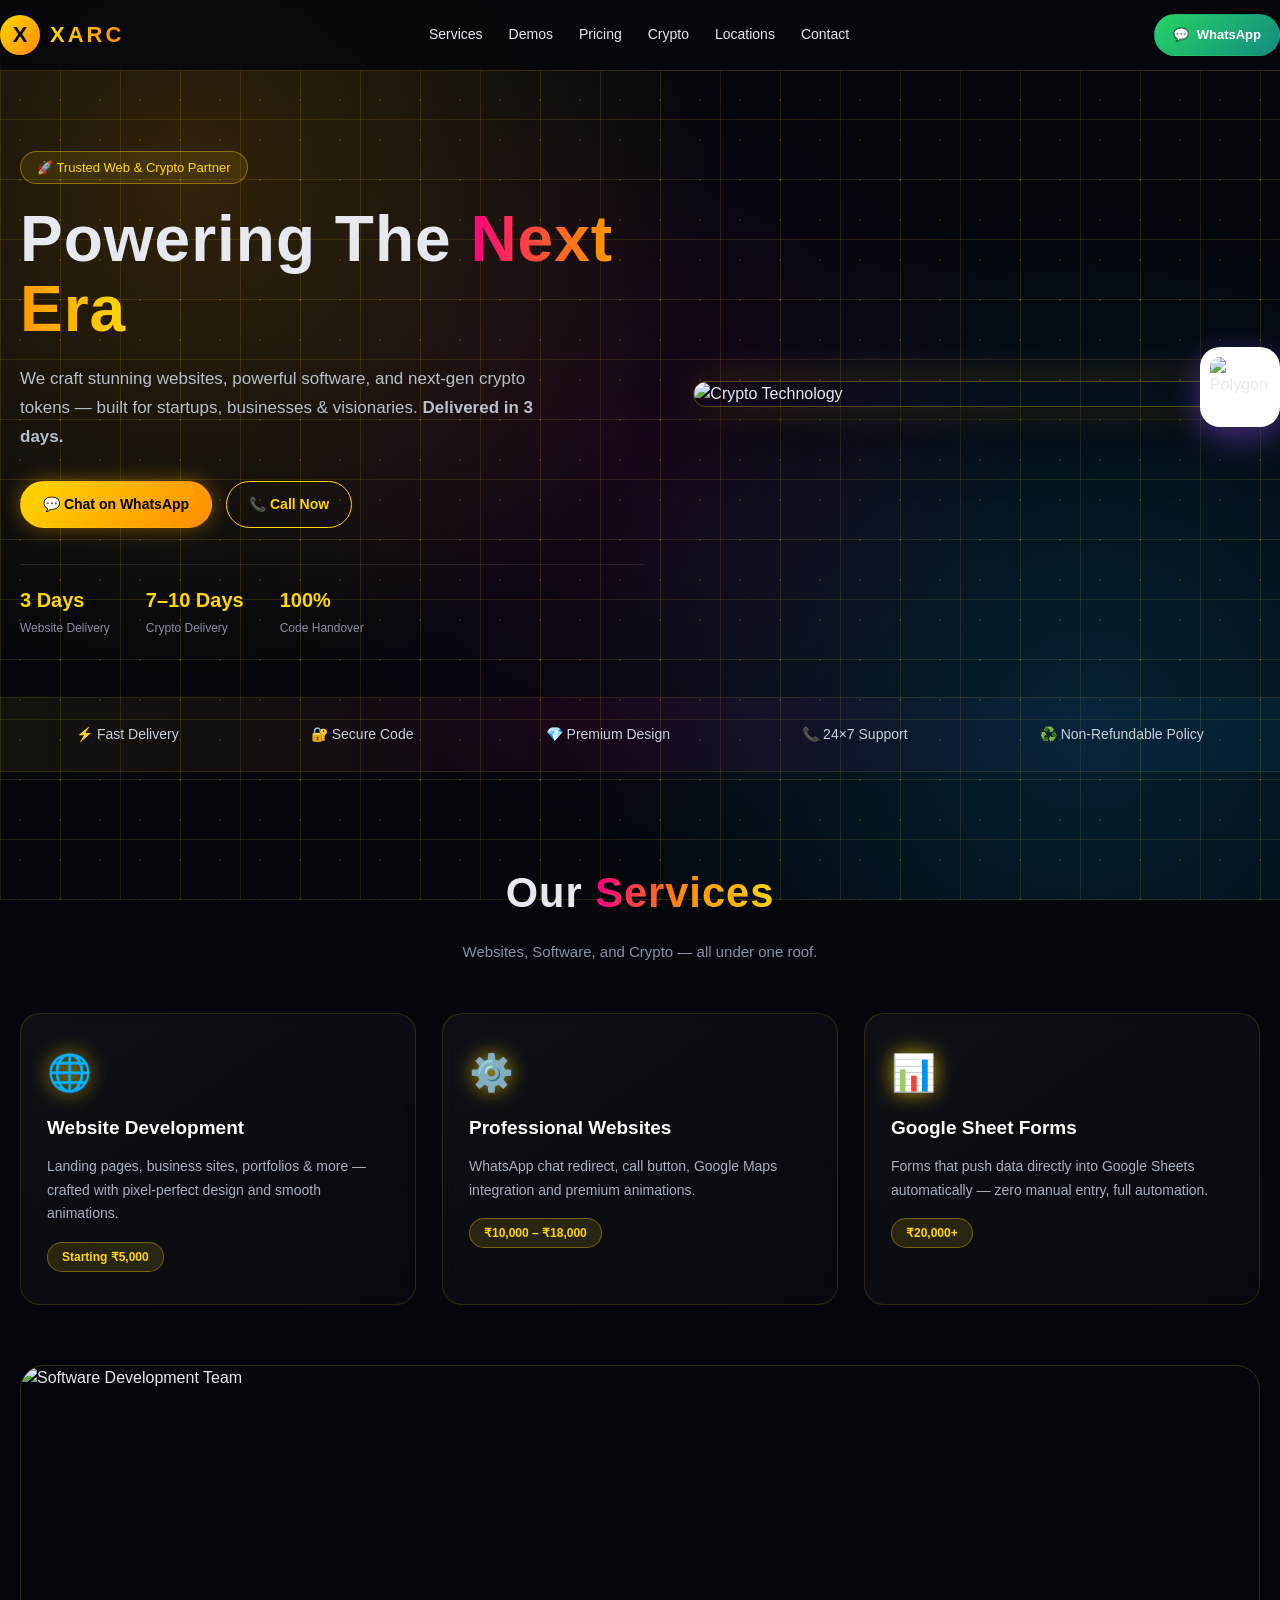
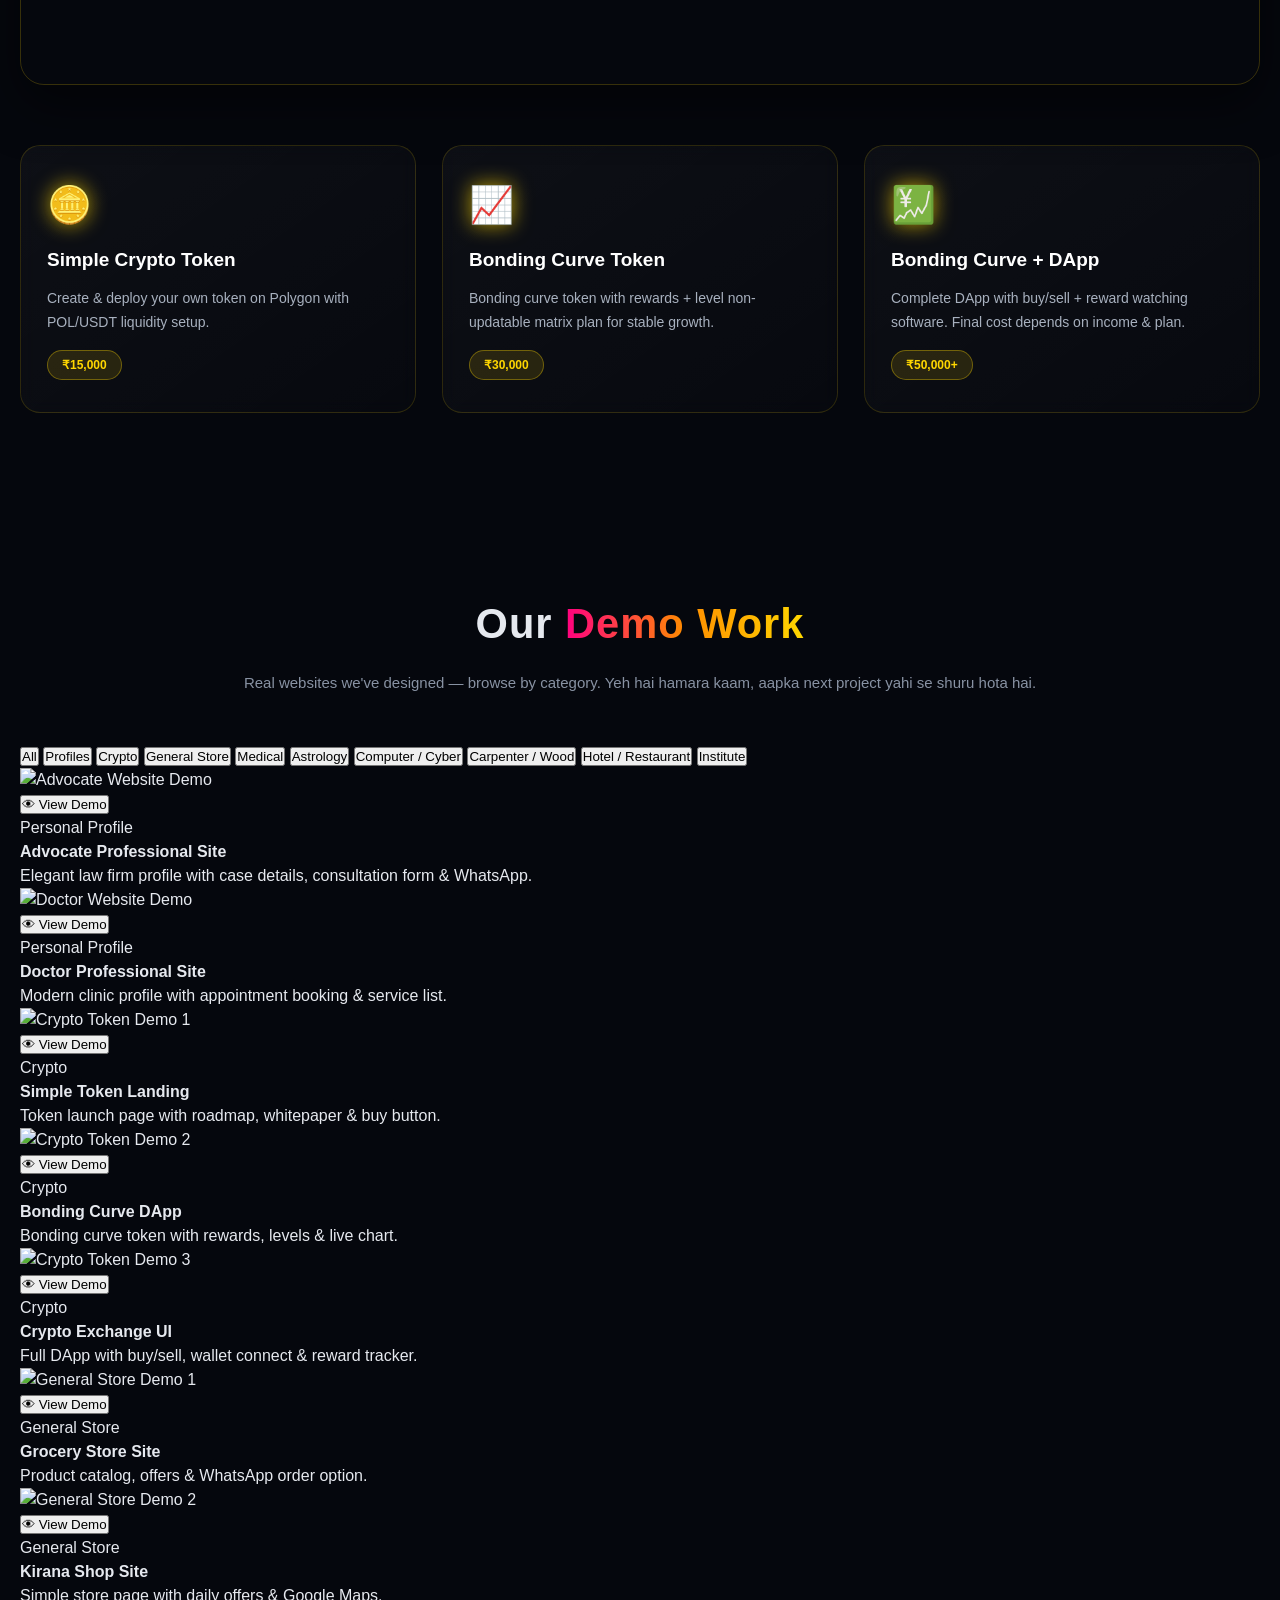
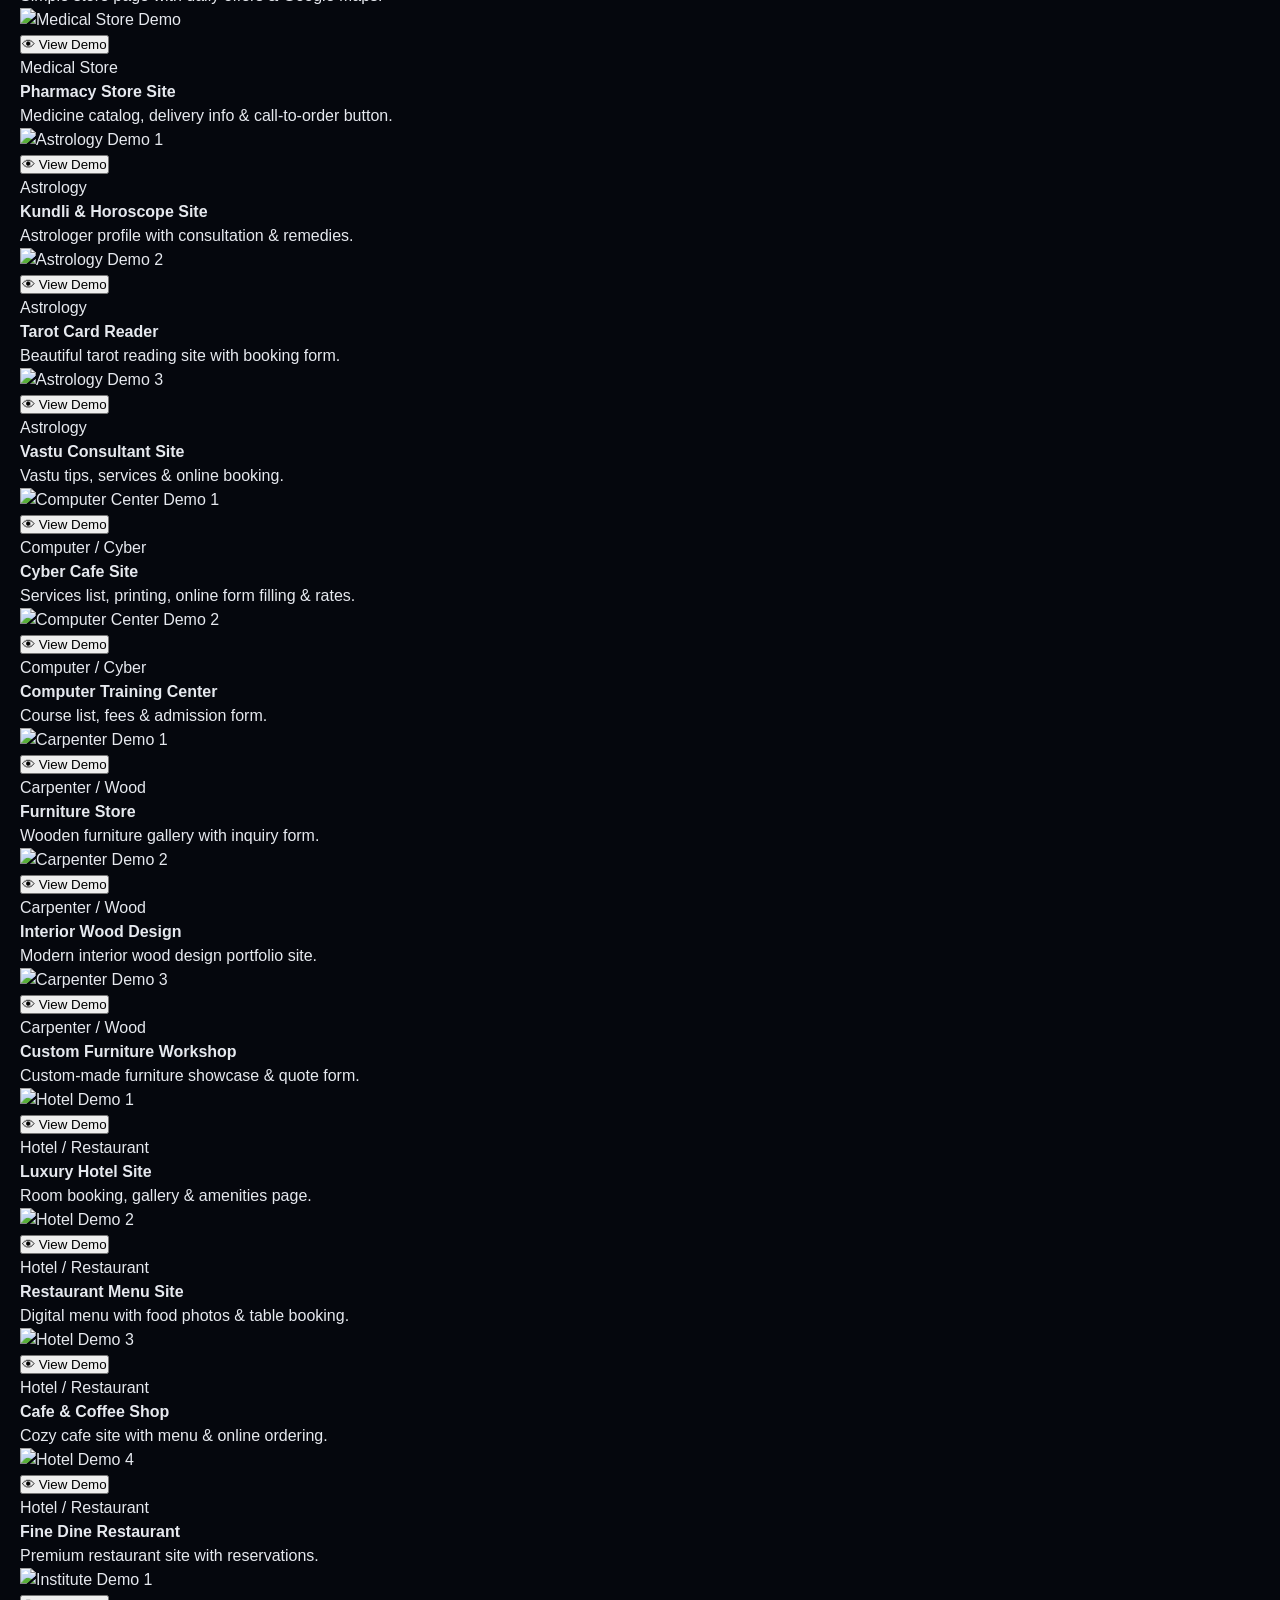
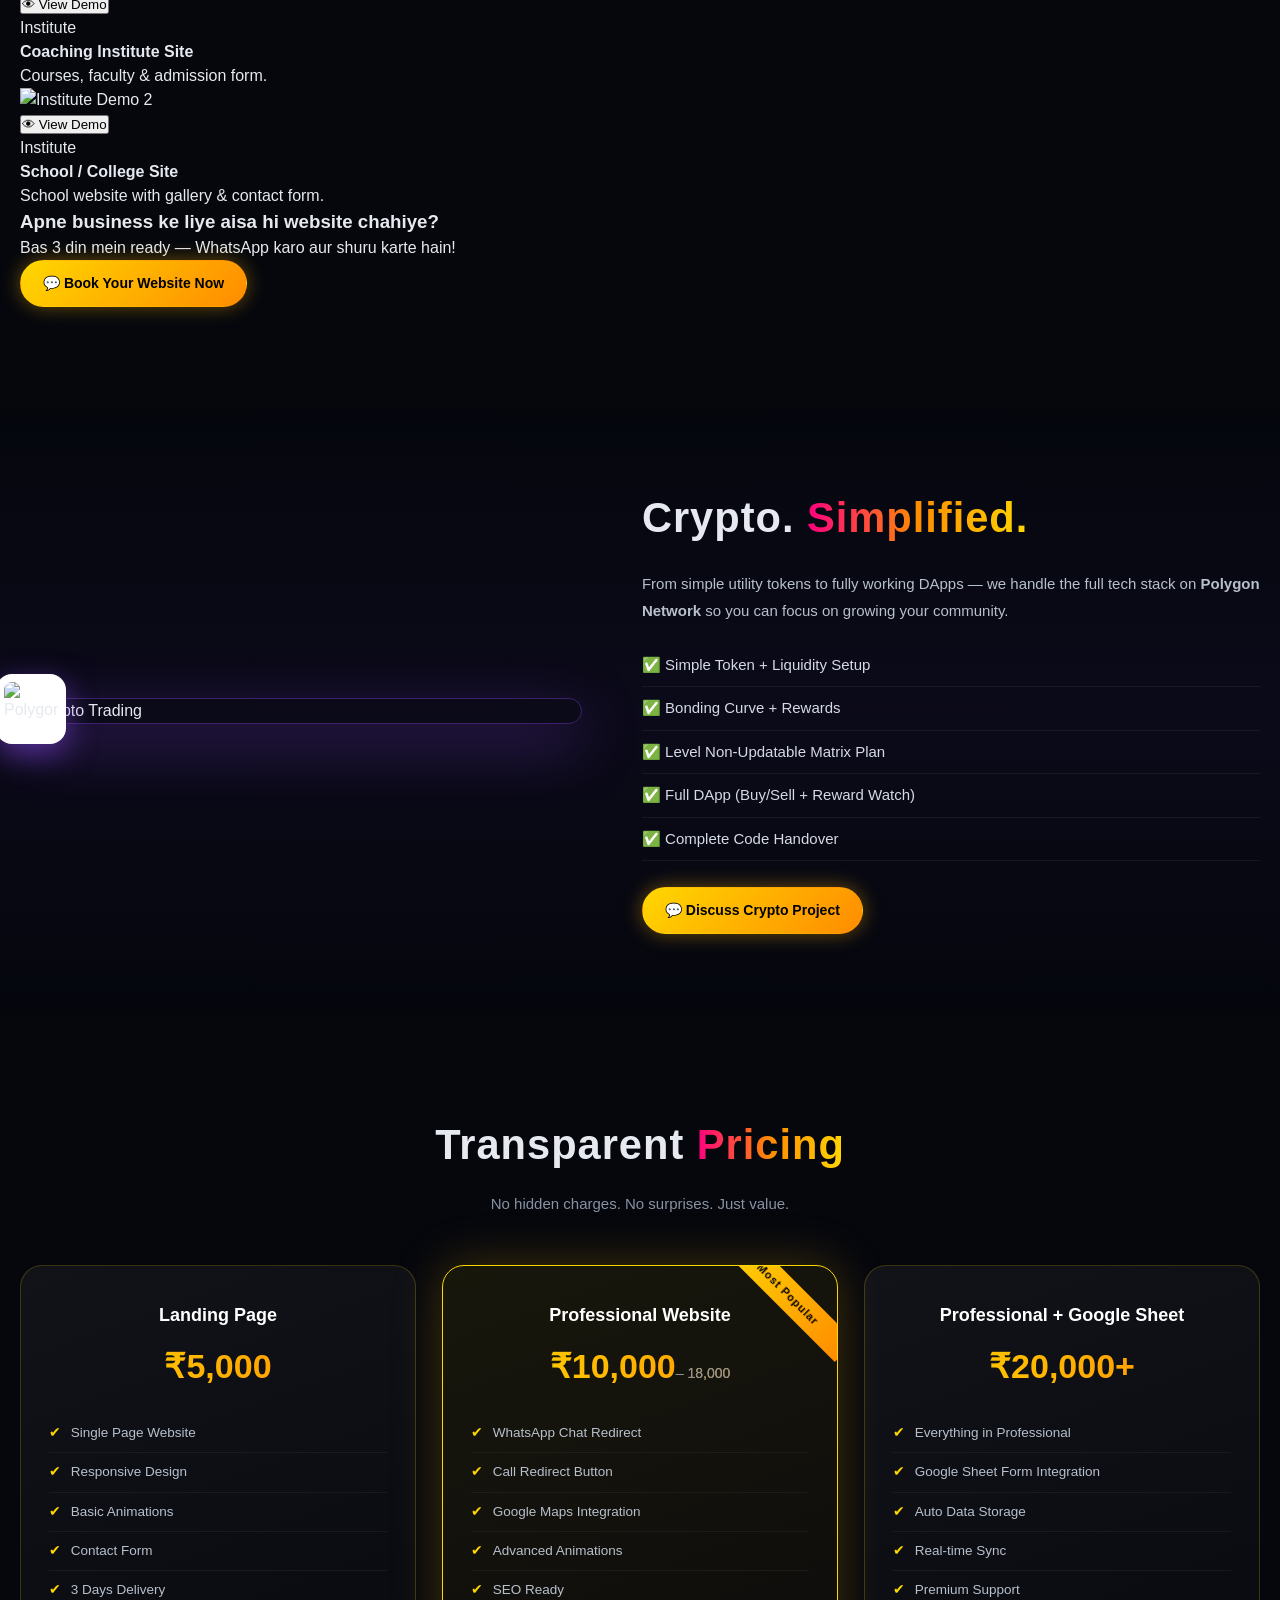
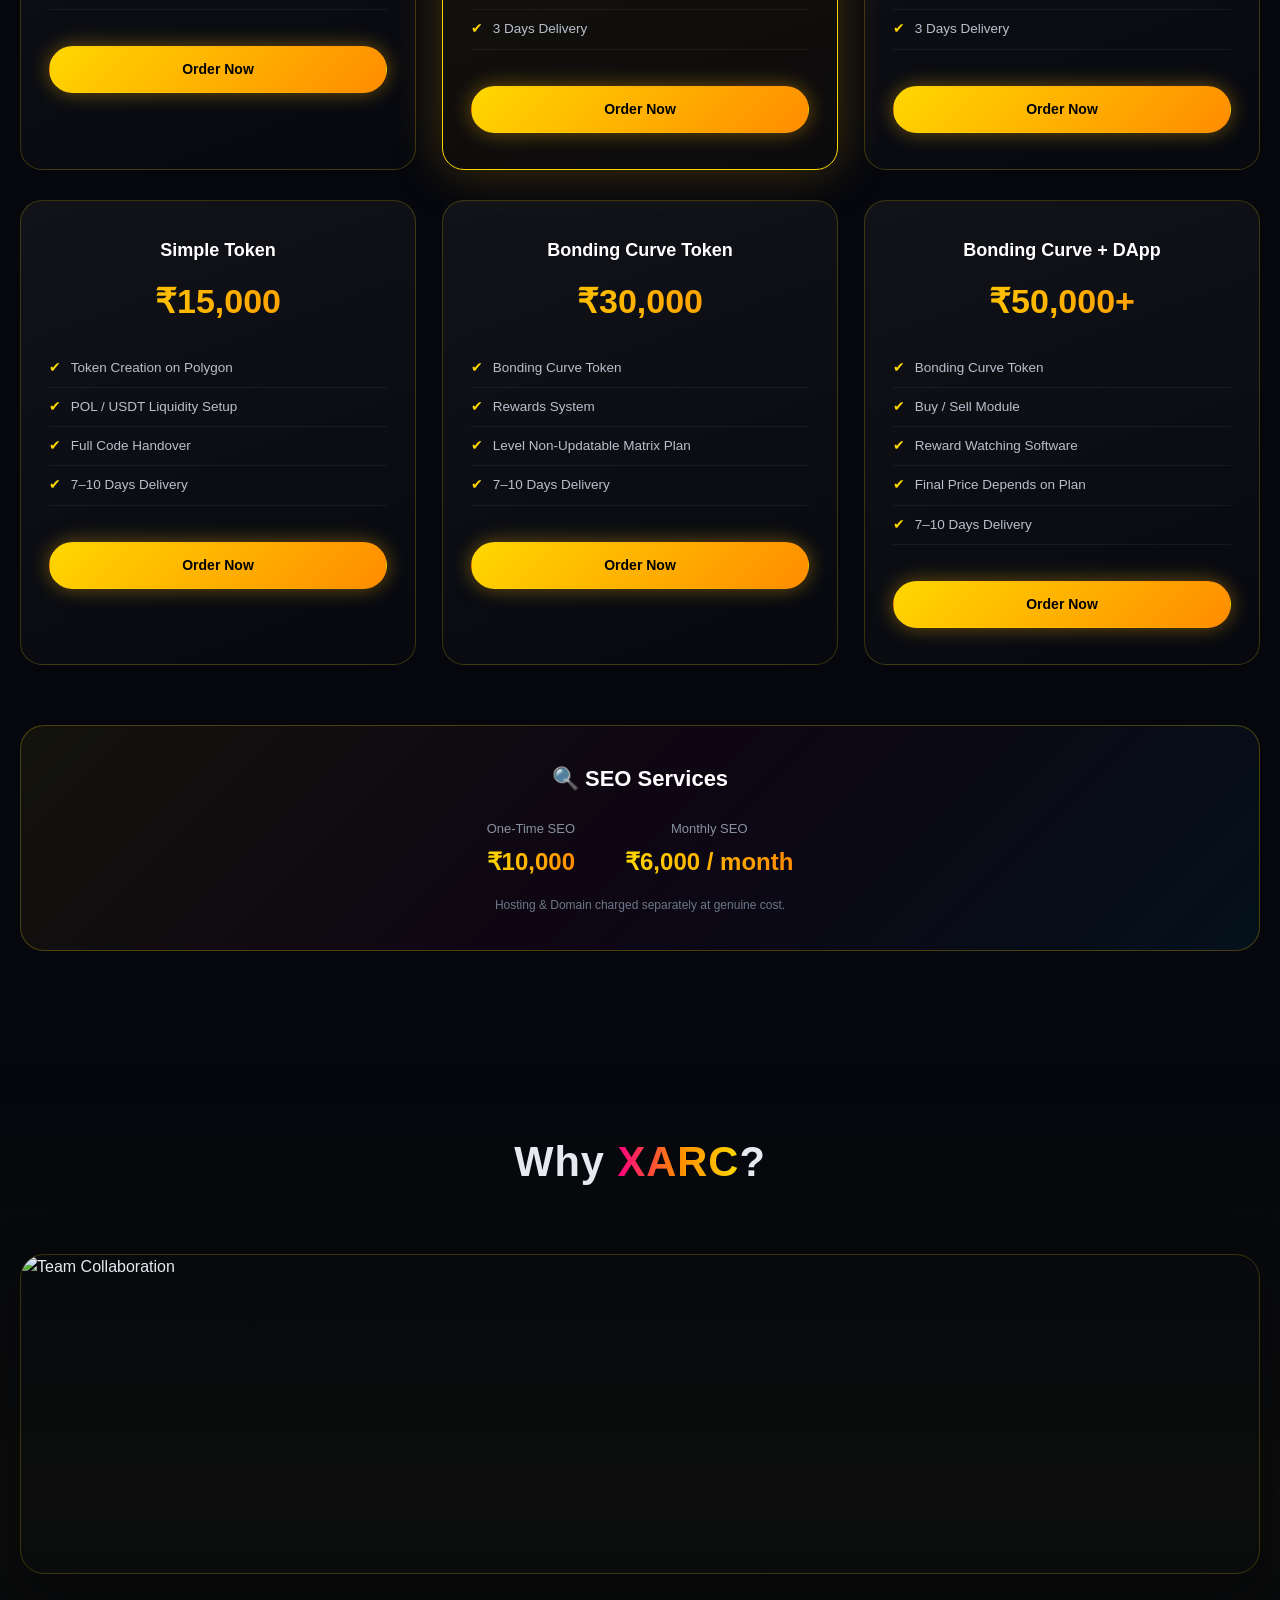
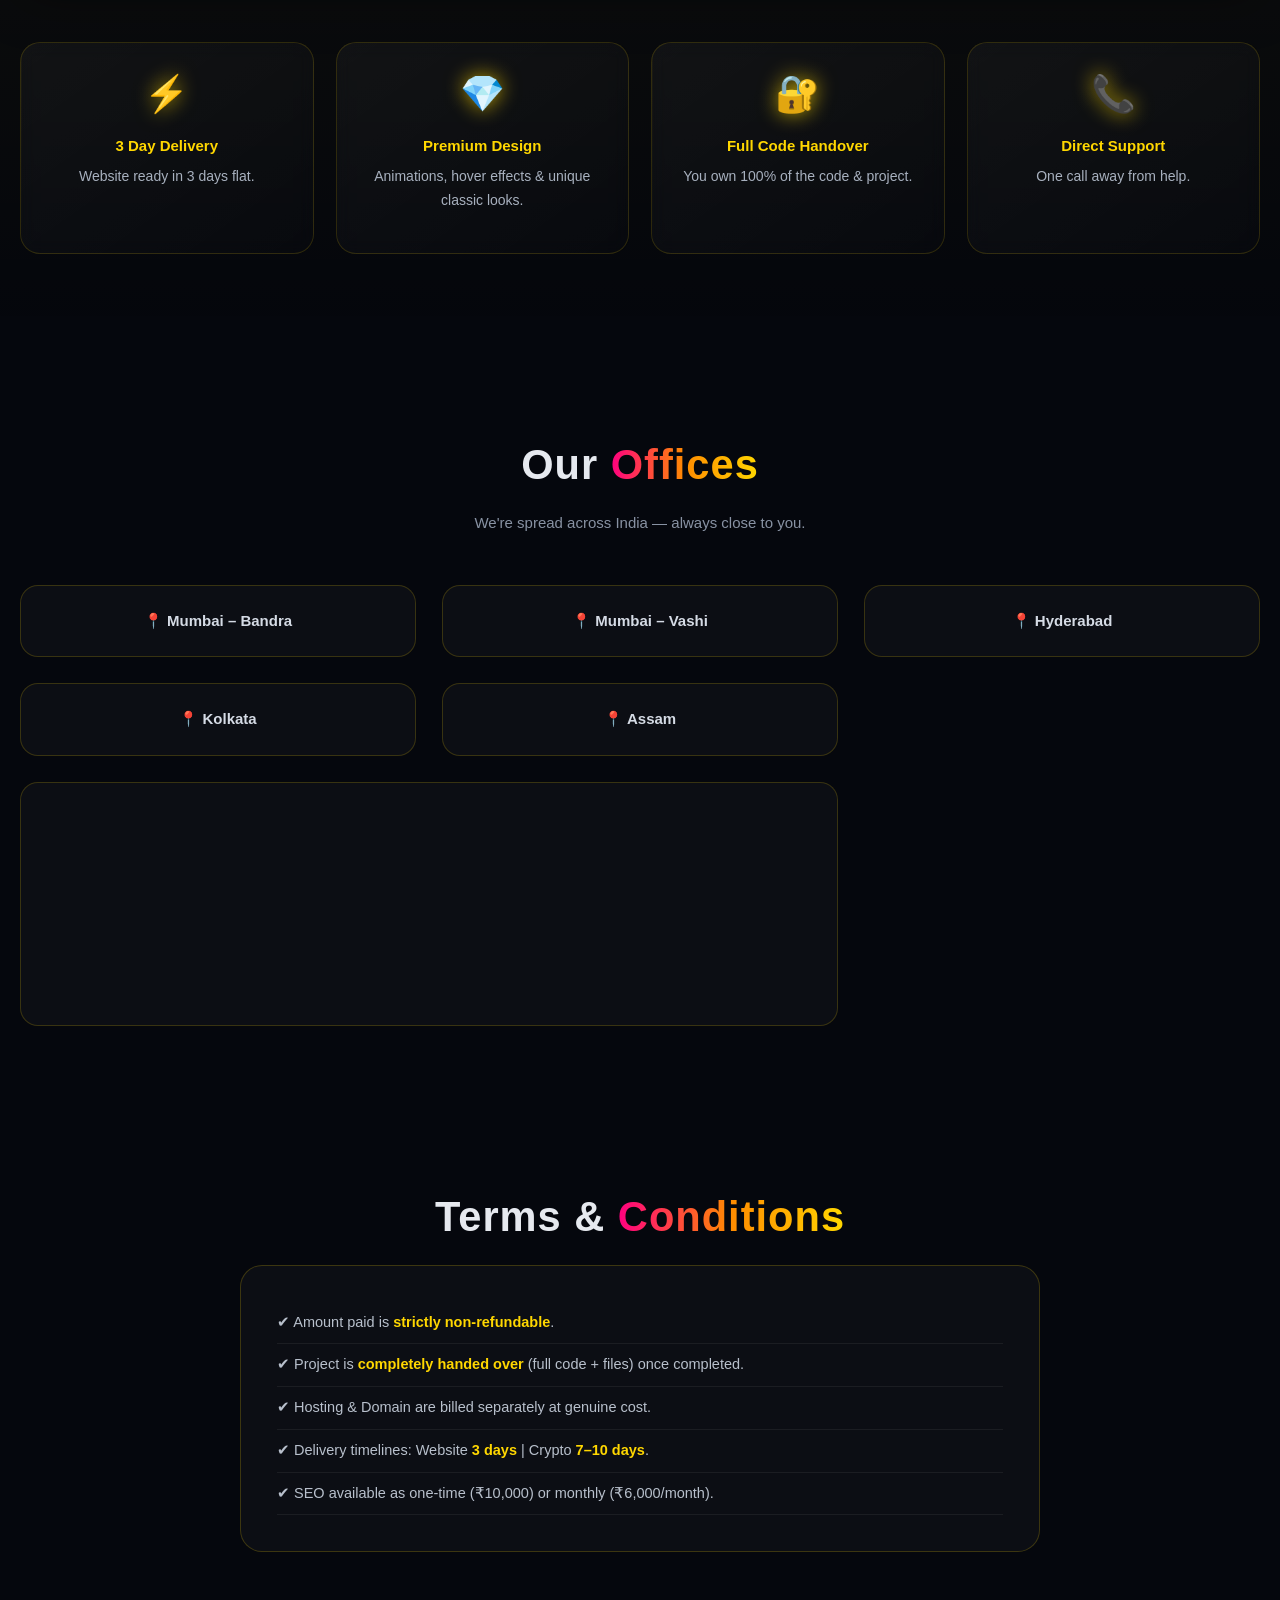
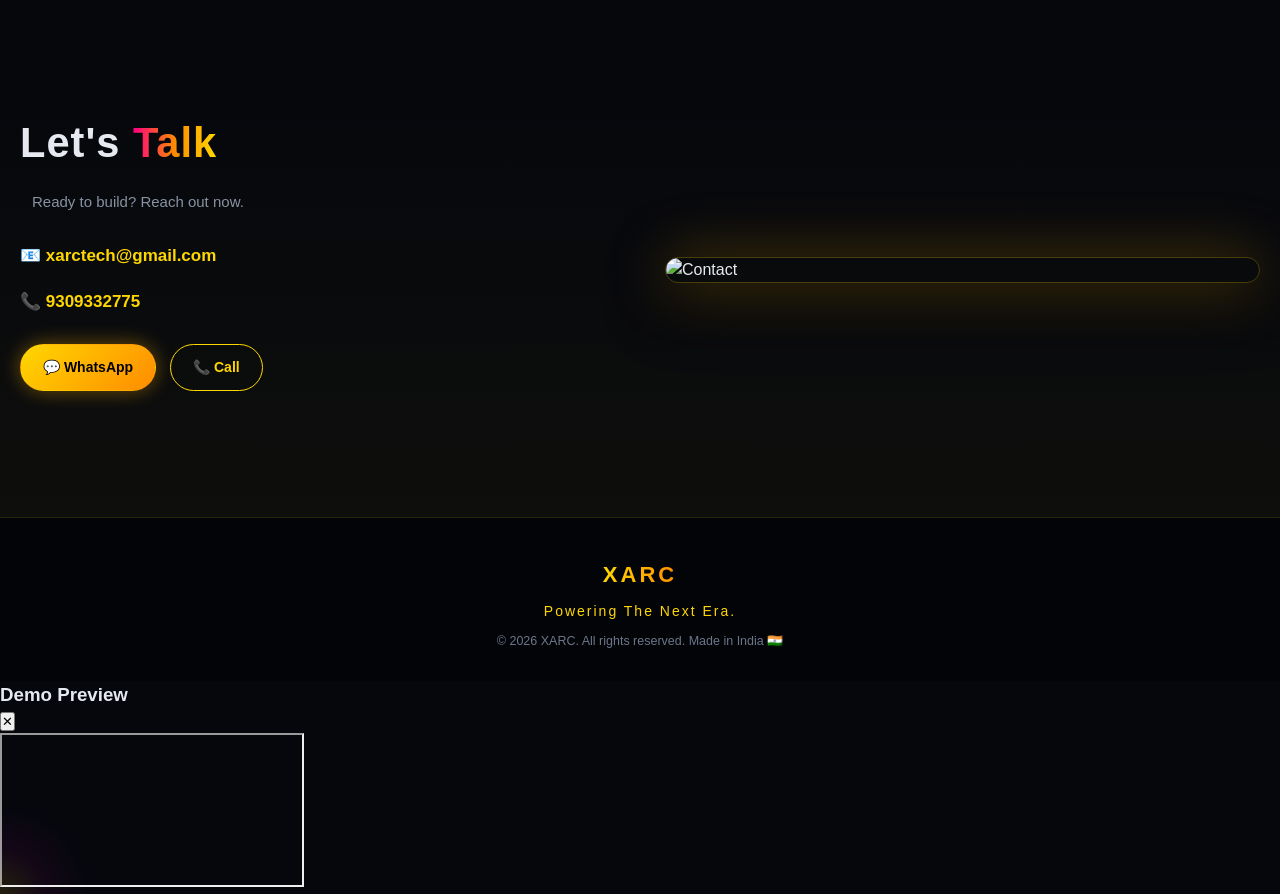
==== commit ddf9ee10: "Update index.html" ====
--- a/index.html
+++ b/index.html
@@ -33,6 +33,7 @@
       </a>
       <nav class="nav">
         <a href="#services">Services</a>
+        <a href="#demos">Demos</a>
         <a href="#pricing">Pricing</a>
         <a href="#crypto">Crypto</a>
         <a href="#locations">Locations</a>
@@ -51,6 +52,7 @@
   <!-- MOBILE NAV -->
   <nav class="mobile-nav">
     <a href="#services">Services</a>
+    <a href="#demos">Demos</a>
     <a href="#pricing">Pricing</a>
     <a href="#crypto">Crypto</a>
     <a href="#locations">Locations</a>
@@ -144,6 +146,358 @@
       </div>
     </div>
   </section>
+
+  <!-- ==================== DEMO PORTFOLIO ==================== -->
+  <section class="section demos-section" id="demos">
+    <div class="container">
+      <h2 class="section-title">Our <span class="rainbow-text">Demo Work</span></h2>
+      <p class="section-sub">Real websites we've designed — browse by category. Yeh hai hamara kaam, aapka next project yahi se shuru hota hai.</p>
+
+      <!-- Filter Tabs -->
+      <div class="demo-filters">
+        <button class="filter-btn active" data-filter="all">All</button>
+        <button class="filter-btn" data-filter="profile">Profiles</button>
+        <button class="filter-btn" data-filter="crypto">Crypto</button>
+        <button class="filter-btn" data-filter="general">General Store</button>
+        <button class="filter-btn" data-filter="medical">Medical</button>
+        <button class="filter-btn" data-filter="astrology">Astrology</button>
+        <button class="filter-btn" data-filter="computer">Computer / Cyber</button>
+        <button class="filter-btn" data-filter="wood">Carpenter / Wood</button>
+        <button class="filter-btn" data-filter="hotel">Hotel / Restaurant</button>
+        <button class="filter-btn" data-filter="institute">Institute</button>
+      </div>
+
+      <!-- Demo Grid -->
+      <div class="demo-grid" id="demoGrid">
+
+        <!-- PROFILE DEMOS (2) -->
+        <div class="demo-card" data-cat="profile">
+          <div class="demo-thumb">
+            <img src="https://images.unsplash.com/photo-1589829545856-d10d557cf95f?auto=format&fit=crop&w=800&q=80" alt="Advocate Website Demo" loading="lazy" />
+            <div class="demo-overlay">
+              <button onclick="openDemo('advocate')" class="demo-btn">👁 View Demo</button>
+            </div>
+          </div>
+          <div class="demo-info">
+            <span class="demo-cat">Personal Profile</span>
+            <h4>Advocate Professional Site</h4>
+            <p>Elegant law firm profile with case details, consultation form & WhatsApp.</p>
+          </div>
+        </div>
+
+        <div class="demo-card" data-cat="profile">
+          <div class="demo-thumb">
+            <img src="https://images.unsplash.com/photo-1622253692010-333f2da6031d?auto=format&fit=crop&w=800&q=80" alt="Doctor Website Demo" loading="lazy" />
+            <div class="demo-overlay">
+              <button onclick="openDemo('doctor')" class="demo-btn">👁 View Demo</button>
+            </div>
+          </div>
+          <div class="demo-info">
+            <span class="demo-cat">Personal Profile</span>
+            <h4>Doctor Professional Site</h4>
+            <p>Modern clinic profile with appointment booking & service list.</p>
+          </div>
+        </div>
+
+        <!-- CRYPTO DEMOS (3) -->
+        <div class="demo-card" data-cat="crypto">
+          <div class="demo-thumb">
+            <img src="https://images.unsplash.com/photo-1621761191319-c6fb62004040?auto=format&fit=crop&w=800&q=80" alt="Crypto Token Demo 1" loading="lazy" />
+            <div class="demo-overlay">
+              <button onclick="openDemo('crypto1')" class="demo-btn">👁 View Demo</button>
+            </div>
+          </div>
+          <div class="demo-info">
+            <span class="demo-cat">Crypto</span>
+            <h4>Simple Token Landing</h4>
+            <p>Token launch page with roadmap, whitepaper & buy button.</p>
+          </div>
+        </div>
+
+        <div class="demo-card" data-cat="crypto">
+          <div class="demo-thumb">
+            <img src="https://images.unsplash.com/photo-1639762681485-074b7f938ba0?auto=format&fit=crop&w=800&q=80" alt="Crypto Token Demo 2" loading="lazy" />
+            <div class="demo-overlay">
+              <button onclick="openDemo('crypto2')" class="demo-btn">👁 View Demo</button>
+            </div>
+          </div>
+          <div class="demo-info">
+            <span class="demo-cat">Crypto</span>
+            <h4>Bonding Curve DApp</h4>
+            <p>Bonding curve token with rewards, levels & live chart.</p>
+          </div>
+        </div>
+
+        <div class="demo-card" data-cat="crypto">
+          <div class="demo-thumb">
+            <img src="https://images.unsplash.com/photo-1518546305927-5a555bb7020d?auto=format&fit=crop&w=800&q=80" alt="Crypto Token Demo 3" loading="lazy" />
+            <div class="demo-overlay">
+              <button onclick="openDemo('crypto3')" class="demo-btn">👁 View Demo</button>
+            </div>
+          </div>
+          <div class="demo-info">
+            <span class="demo-cat">Crypto</span>
+            <h4>Crypto Exchange UI</h4>
+            <p>Full DApp with buy/sell, wallet connect & reward tracker.</p>
+          </div>
+        </div>
+
+        <!-- GENERAL STORE DEMOS (2) -->
+        <div class="demo-card" data-cat="general">
+          <div class="demo-thumb">
+            <img src="https://images.unsplash.com/photo-1604719312566-8912e9227c6a?auto=format&fit=crop&w=800&q=80" alt="General Store Demo 1" loading="lazy" />
+            <div class="demo-overlay">
+              <button onclick="openDemo('general1')" class="demo-btn">👁 View Demo</button>
+            </div>
+          </div>
+          <div class="demo-info">
+            <span class="demo-cat">General Store</span>
+            <h4>Grocery Store Site</h4>
+            <p>Product catalog, offers & WhatsApp order option.</p>
+          </div>
+        </div>
+
+        <div class="demo-card" data-cat="general">
+          <div class="demo-thumb">
+            <img src="https://images.unsplash.com/photo-1542838132-92c53300491e?auto=format&fit=crop&w=800&q=80" alt="General Store Demo 2" loading="lazy" />
+            <div class="demo-overlay">
+              <button onclick="openDemo('general2')" class="demo-btn">👁 View Demo</button>
+            </div>
+          </div>
+          <div class="demo-info">
+            <span class="demo-cat">General Store</span>
+            <h4>Kirana Shop Site</h4>
+            <p>Simple store page with daily offers & Google Maps.</p>
+          </div>
+        </div>
+
+        <!-- MEDICAL STORE (1) -->
+        <div class="demo-card" data-cat="medical">
+          <div class="demo-thumb">
+            <img src="https://images.unsplash.com/photo-1587854692152-cbe660dbde88?auto=format&fit=crop&w=800&q=80" alt="Medical Store Demo" loading="lazy" />
+            <div class="demo-overlay">
+              <button onclick="openDemo('medical')" class="demo-btn">👁 View Demo</button>
+            </div>
+          </div>
+          <div class="demo-info">
+            <span class="demo-cat">Medical Store</span>
+            <h4>Pharmacy Store Site</h4>
+            <p>Medicine catalog, delivery info & call-to-order button.</p>
+          </div>
+        </div>
+
+        <!-- ASTROLOGY DEMOS (3) -->
+        <div class="demo-card" data-cat="astrology">
+          <div class="demo-thumb">
+            <img src="https://images.unsplash.com/photo-1532968961962-8a0cb3a2d4f5?auto=format&fit=crop&w=800&q=80" alt="Astrology Demo 1" loading="lazy" />
+            <div class="demo-overlay">
+              <button onclick="openDemo('astro1')" class="demo-btn">👁 View Demo</button>
+            </div>
+          </div>
+          <div class="demo-info">
+            <span class="demo-cat">Astrology</span>
+            <h4>Kundli & Horoscope Site</h4>
+            <p>Astrologer profile with consultation & remedies.</p>
+          </div>
+        </div>
+
+        <div class="demo-card" data-cat="astrology">
+          <div class="demo-thumb">
+            <img src="https://images.unsplash.com/photo-1502581827181-9cf3c3ee0106?auto=format&fit=crop&w=800&q=80" alt="Astrology Demo 2" loading="lazy" />
+            <div class="demo-overlay">
+              <button onclick="openDemo('astro2')" class="demo-btn">👁 View Demo</button>
+            </div>
+          </div>
+          <div class="demo-info">
+            <span class="demo-cat">Astrology</span>
+            <h4>Tarot Card Reader</h4>
+            <p>Beautiful tarot reading site with booking form.</p>
+          </div>
+        </div>
+
+        <div class="demo-card" data-cat="astrology">
+          <div class="demo-thumb">
+            <img src="https://images.unsplash.com/photo-1515894347710-19fdcbb1e2a5?auto=format&fit=crop&w=800&q=80" alt="Astrology Demo 3" loading="lazy" />
+            <div class="demo-overlay">
+              <button onclick="openDemo('astro3')" class="demo-btn">👁 View Demo</button>
+            </div>
+          </div>
+          <div class="demo-info">
+            <span class="demo-cat">Astrology</span>
+            <h4>Vastu Consultant Site</h4>
+            <p>Vastu tips, services & online booking.</p>
+          </div>
+        </div>
+
+        <!-- COMPUTER / CYBER CAFE DEMOS (2) -->
+        <div class="demo-card" data-cat="computer">
+          <div class="demo-thumb">
+            <img src="https://images.unsplash.com/photo-1544197150-b99a580bb7a8?auto=format&fit=crop&w=800&q=80" alt="Computer Center Demo 1" loading="lazy" />
+            <div class="demo-overlay">
+              <button onclick="openDemo('computer1')" class="demo-btn">👁 View Demo</button>
+            </div>
+          </div>
+          <div class="demo-info">
+            <span class="demo-cat">Computer / Cyber</span>
+            <h4>Cyber Cafe Site</h4>
+            <p>Services list, printing, online form filling & rates.</p>
+          </div>
+        </div>
+
+        <div class="demo-card" data-cat="computer">
+          <div class="demo-thumb">
+            <img src="https://images.unsplash.com/photo-1517336714731-489689fd1ca8?auto=format&fit=crop&w=800&q=80" alt="Computer Center Demo 2" loading="lazy" />
+            <div class="demo-overlay">
+              <button onclick="openDemo('computer2')" class="demo-btn">👁 View Demo</button>
+            </div>
+          </div>
+          <div class="demo-info">
+            <span class="demo-cat">Computer / Cyber</span>
+            <h4>Computer Training Center</h4>
+            <p>Course list, fees & admission form.</p>
+          </div>
+        </div>
+
+        <!-- WOOD / CARPENTER DEMOS (3) -->
+        <div class="demo-card" data-cat="wood">
+          <div class="demo-thumb">
+            <img src="https://images.unsplash.com/photo-1503387762-592deb58ef4e?auto=format&fit=crop&w=800&q=80" alt="Carpenter Demo 1" loading="lazy" />
+            <div class="demo-overlay">
+              <button onclick="openDemo('wood1')" class="demo-btn">👁 View Demo</button>
+            </div>
+          </div>
+          <div class="demo-info">
+            <span class="demo-cat">Carpenter / Wood</span>
+            <h4>Furniture Store</h4>
+            <p>Wooden furniture gallery with inquiry form.</p>
+          </div>
+        </div>
+
+        <div class="demo-card" data-cat="wood">
+          <div class="demo-thumb">
+            <img src="https://images.unsplash.com/photo-1616486338812-3dadae4b4ace?auto=format&fit=crop&w=800&q=80" alt="Carpenter Demo 2" loading="lazy" />
+            <div class="demo-overlay">
+              <button onclick="openDemo('wood2')" class="demo-btn">👁 View Demo</button>
+            </div>
+          </div>
+          <div class="demo-info">
+            <span class="demo-cat">Carpenter / Wood</span>
+            <h4>Interior Wood Design</h4>
+            <p>Modern interior wood design portfolio site.</p>
+          </div>
+        </div>
+
+        <div class="demo-card" data-cat="wood">
+          <div class="demo-thumb">
+            <img src="https://images.unsplash.com/photo-1556228453-efd6c1ff04f6?auto=format&fit=crop&w=800&q=80" alt="Carpenter Demo 3" loading="lazy" />
+            <div class="demo-overlay">
+              <button onclick="openDemo('wood3')" class="demo-btn">👁 View Demo</button>
+            </div>
+          </div>
+          <div class="demo-info">
+            <span class="demo-cat">Carpenter / Wood</span>
+            <h4>Custom Furniture Workshop</h4>
+            <p>Custom-made furniture showcase & quote form.</p>
+          </div>
+        </div>
+
+        <!-- HOTEL / RESTAURANT DEMOS (4) -->
+        <div class="demo-card" data-cat="hotel">
+          <div class="demo-thumb">
+            <img src="https://images.unsplash.com/photo-1566073771259-6a8506099945?auto=format&fit=crop&w=800&q=80" alt="Hotel Demo 1" loading="lazy" />
+            <div class="demo-overlay">
+              <button onclick="openDemo('hotel1')" class="demo-btn">👁 View Demo</button>
+            </div>
+          </div>
+          <div class="demo-info">
+            <span class="demo-cat">Hotel / Restaurant</span>
+            <h4>Luxury Hotel Site</h4>
+            <p>Room booking, gallery & amenities page.</p>
+          </div>
+        </div>
+
+        <div class="demo-card" data-cat="hotel">
+          <div class="demo-thumb">
+            <img src="https://images.unsplash.com/photo-1517248135467-4c7edcad34c4?auto=format&fit=crop&w=800&q=80" alt="Hotel Demo 2" loading="lazy" />
+            <div class="demo-overlay">
+              <button onclick="openDemo('hotel2')" class="demo-btn">👁 View Demo</button>
+            </div>
+          </div>
+          <div class="demo-info">
+            <span class="demo-cat">Hotel / Restaurant</span>
+            <h4>Restaurant Menu Site</h4>
+            <p>Digital menu with food photos & table booking.</p>
+          </div>
+        </div>
+
+        <div class="demo-card" data-cat="hotel">
+          <div class="demo-thumb">
+            <img src="https://images.unsplash.com/photo-1414235077428-338989a2e8c0?auto=format&fit=crop&w=800&q=80" alt="Hotel Demo 3" loading="lazy" />
+            <div class="demo-overlay">
+              <button onclick="openDemo('hotel3')" class="demo-btn">👁 View Demo</button>
+            </div>
+          </div>
+          <div class="demo-info">
+            <span class="demo-cat">Hotel / Restaurant</span>
+            <h4>Cafe & Coffee Shop</h4>
+            <p>Cozy cafe site with menu & online ordering.</p>
+          </div>
+        </div>
+
+        <div class="demo-card" data-cat="hotel">
+          <div class="demo-thumb">
+            <img src="https://images.unsplash.com/photo-1552566626-52f8b828add9?auto=format&fit=crop&w=800&q=80" alt="Hotel Demo 4" loading="lazy" />
+            <div class="demo-overlay">
+              <button onclick="openDemo('hotel4')" class="demo-btn">👁 View Demo</button>
+            </div>
+          </div>
+          <div class="demo-info">
+            <span class="demo-cat">Hotel / Restaurant</span>
+            <h4>Fine Dine Restaurant</h4>
+            <p>Premium restaurant site with reservations.</p>
+          </div>
+        </div>
+
+        <!-- INSTITUTE DEMOS (2) -->
+        <div class="demo-card" data-cat="institute">
+          <div class="demo-thumb">
+            <img src="https://images.unsplash.com/photo-1523050854058-8df90110c9f1?auto=format&fit=crop&w=800&q=80" alt="Institute Demo 1" loading="lazy" />
+            <div class="demo-overlay">
+              <button onclick="openDemo('institute1')" class="demo-btn">👁 View Demo</button>
+            </div>
+          </div>
+          <div class="demo-info">
+            <span class="demo-cat">Institute</span>
+            <h4>Coaching Institute Site</h4>
+            <p>Courses, faculty & admission form.</p>
+          </div>
+        </div>
+
+        <div class="demo-card" data-cat="institute">
+          <div class="demo-thumb">
+            <img src="https://images.unsplash.com/photo-1541339907198-e08756dedf3f?auto=format&fit=crop&w=800&q=80" alt="Institute Demo 2" loading="lazy" />
+            <div class="demo-overlay">
+              <button onclick="openDemo('institute2')" class="demo-btn">👁 View Demo</button>
+            </div>
+          </div>
+          <div class="demo-info">
+            <span class="demo-cat">Institute</span>
+            <h4>School / College Site</h4>
+            <p>School website with gallery & contact form.</p>
+          </div>
+        </div>
+
+      </div>
+
+      <!-- CTA after demos -->
+      <div class="demo-cta">
+        <h3>Apne business ke liye aisa hi website chahiye?</h3>
+        <p>Bas 3 din mein ready — WhatsApp karo aur shuru karte hain!</p>
+        <a href="https://wa.me/919309332775?text=Hi%20XARC%2C%20I%20saw%20your%20demos%20and%20want%20a%20website" target="_blank" class="btn btn-primary">💬 Book Your Website Now</a>
+      </div>
+    </div>
+  </section>
+  <!-- ==================== END DEMO PORTFOLIO ==================== -->
 
   <!-- CRYPTO -->
   <section class="section crypto-section" id="crypto">
@@ -342,6 +696,16 @@
     </div>
   </footer>
 
+  <!-- ==================== DEMO MODAL ==================== -->
+  <div class="demo-modal" id="demoModal">
+    <div class="demo-modal-header">
+      <h3 id="demoTitle">Demo Preview</h3>
+      <button class="demo-modal-close" onclick="closeDemo()">✕</button>
+    </div>
+    <iframe id="demoIframe" class="demo-iframe" title="Demo Preview"></iframe>
+  </div>
+
+  <script src="demos.js"></script>
   <script src="script.js"></script>
 </body>
-  </html>
+</html>
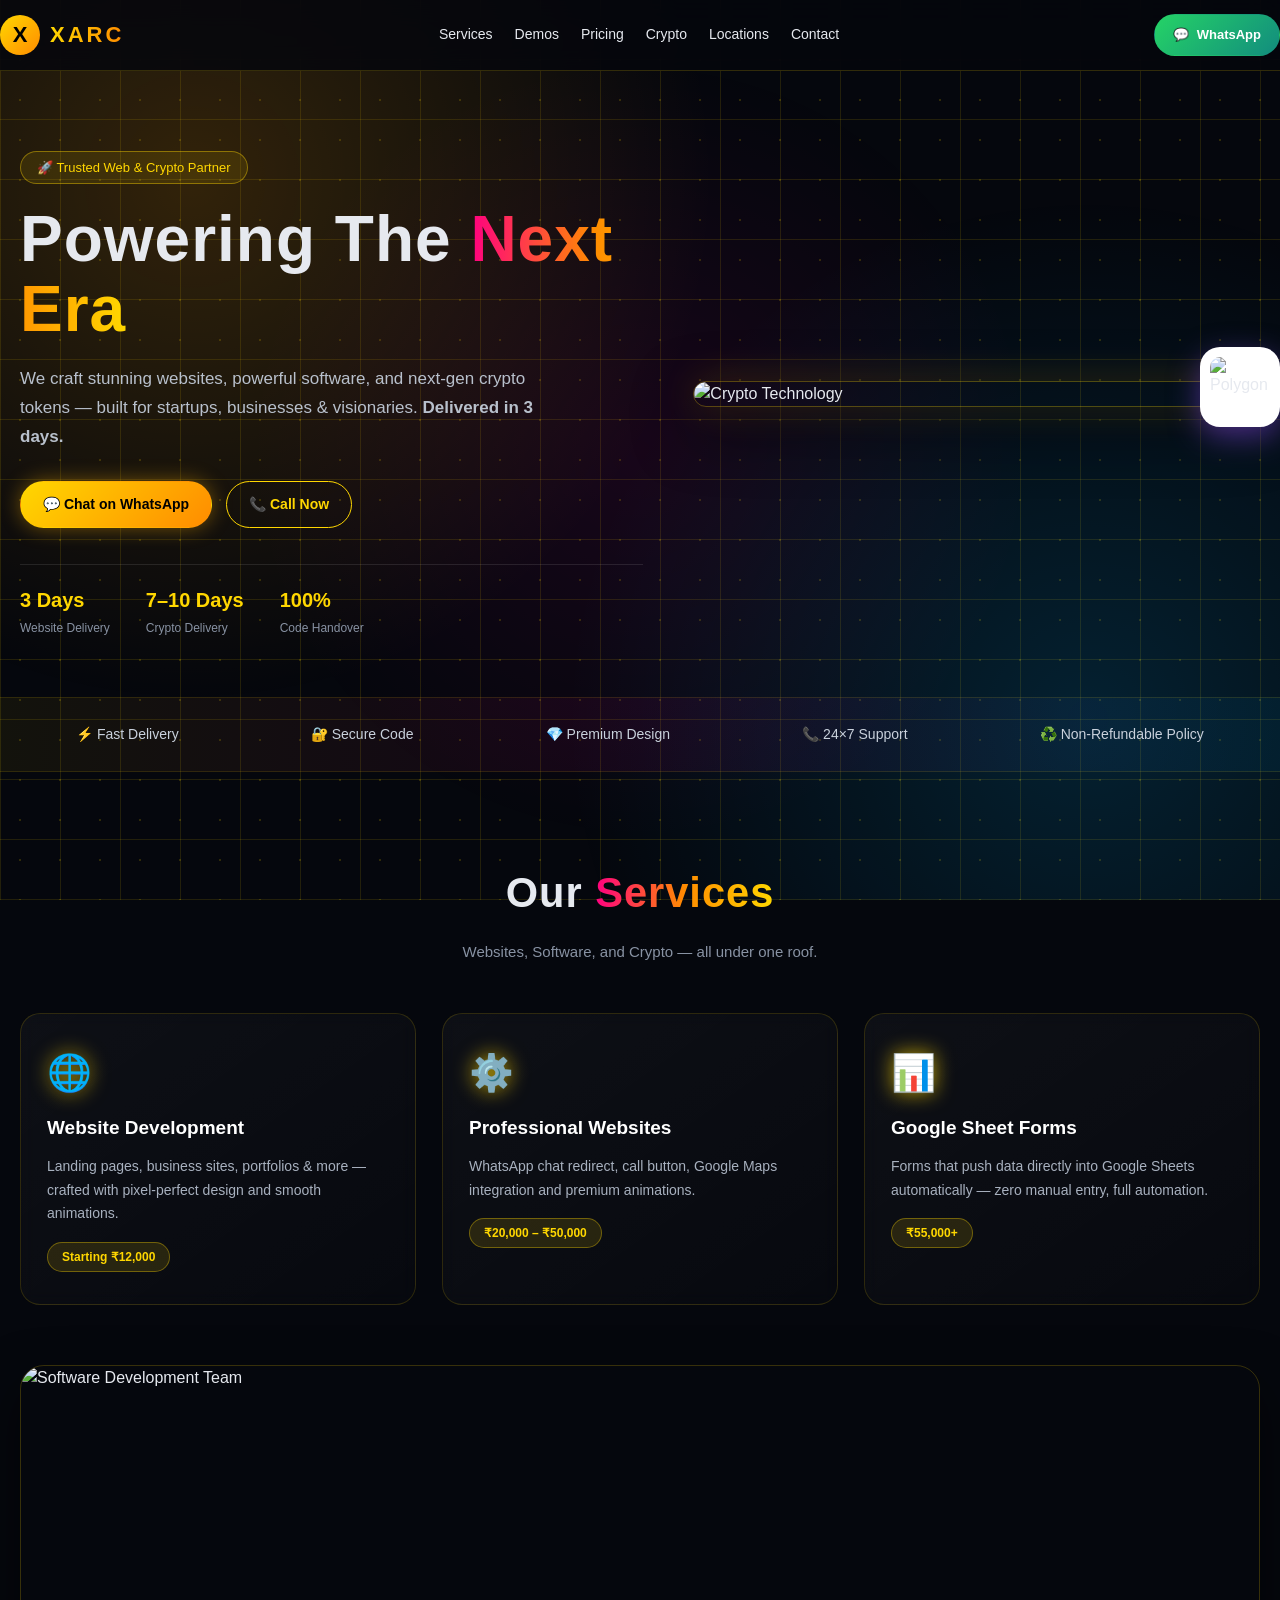
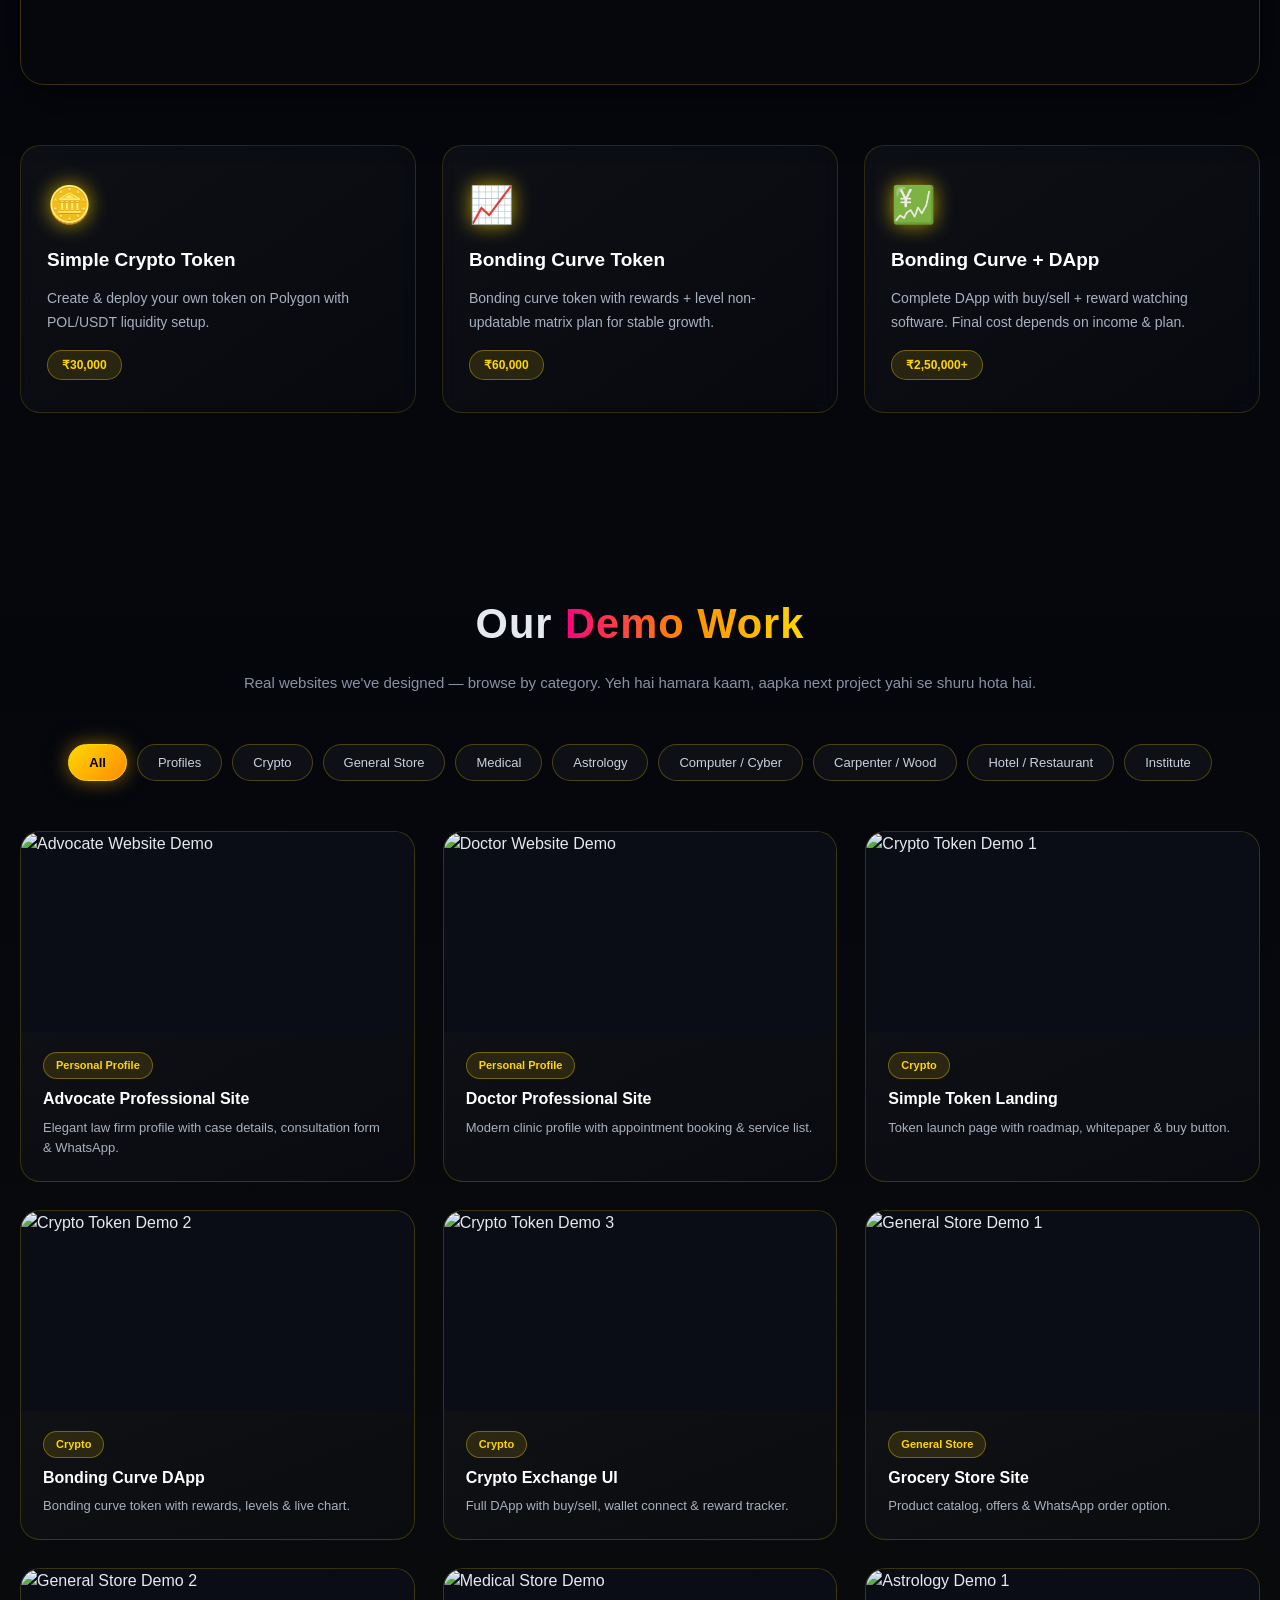
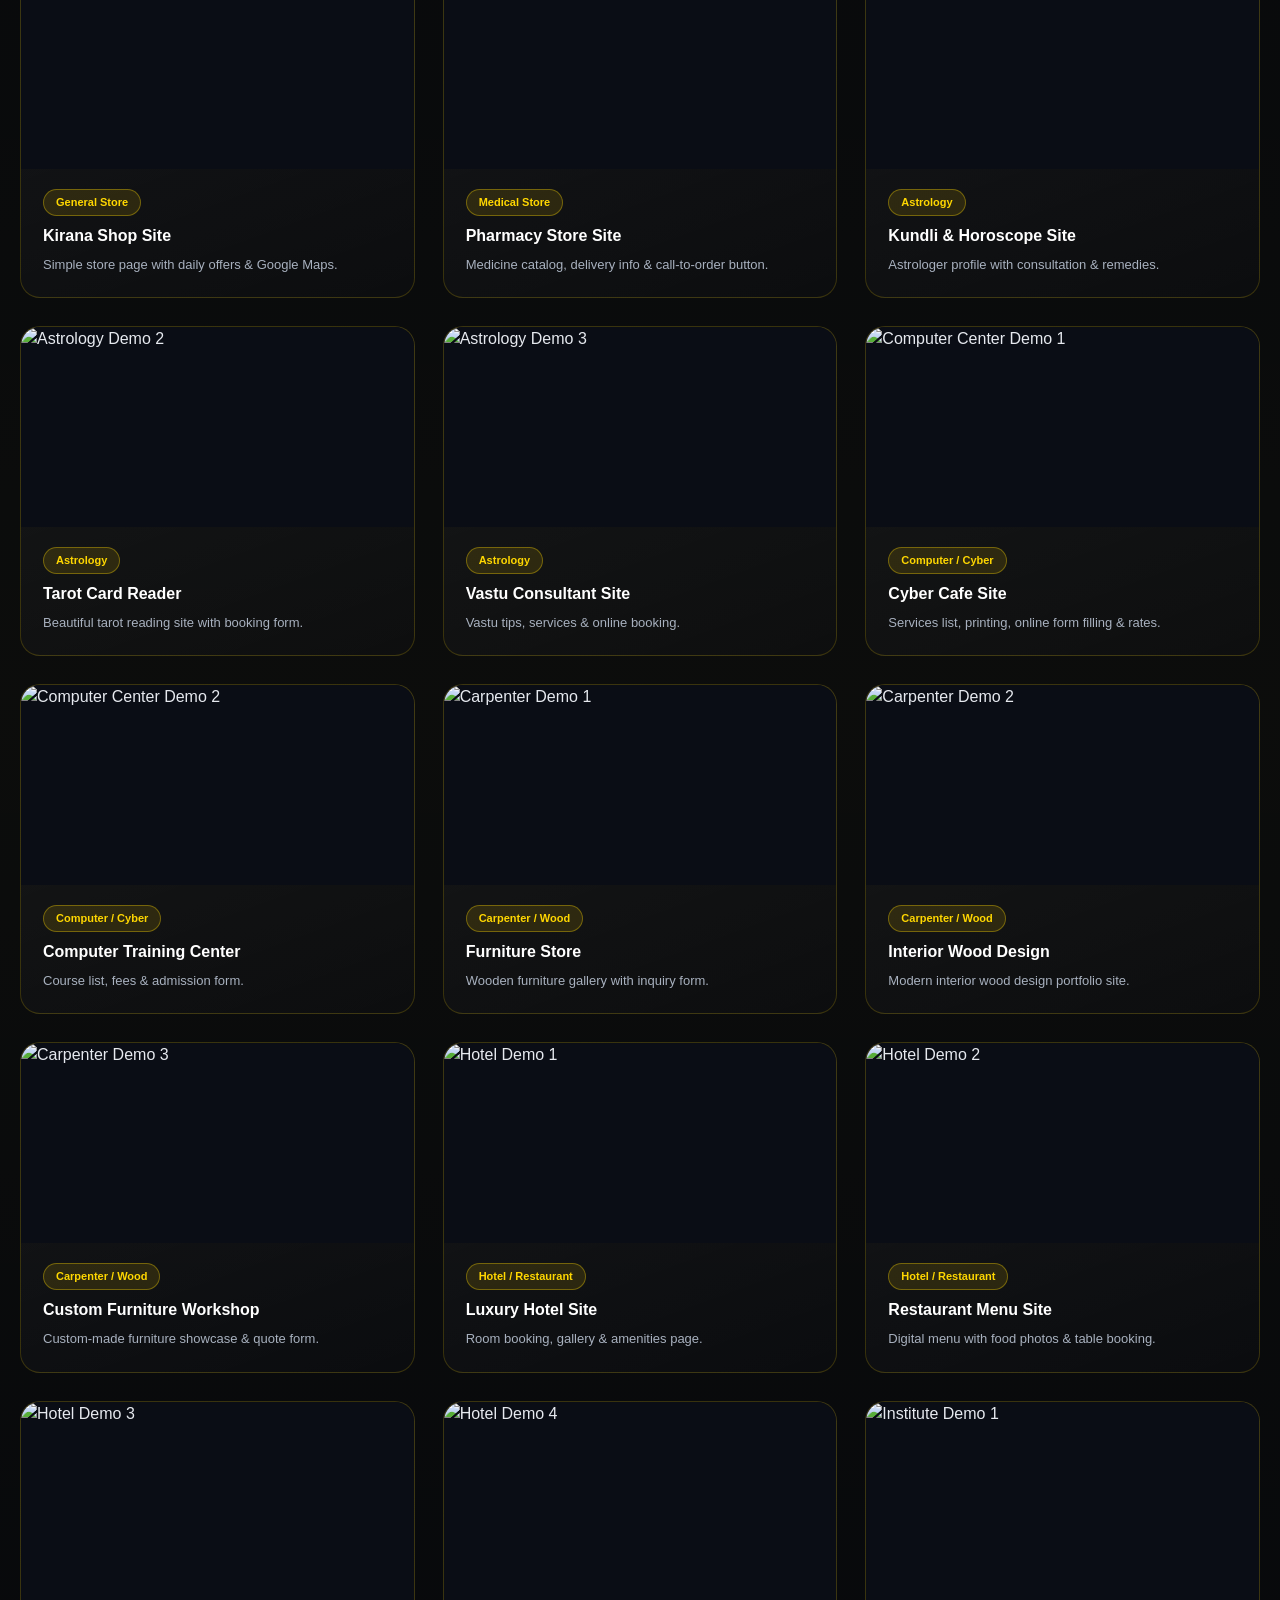
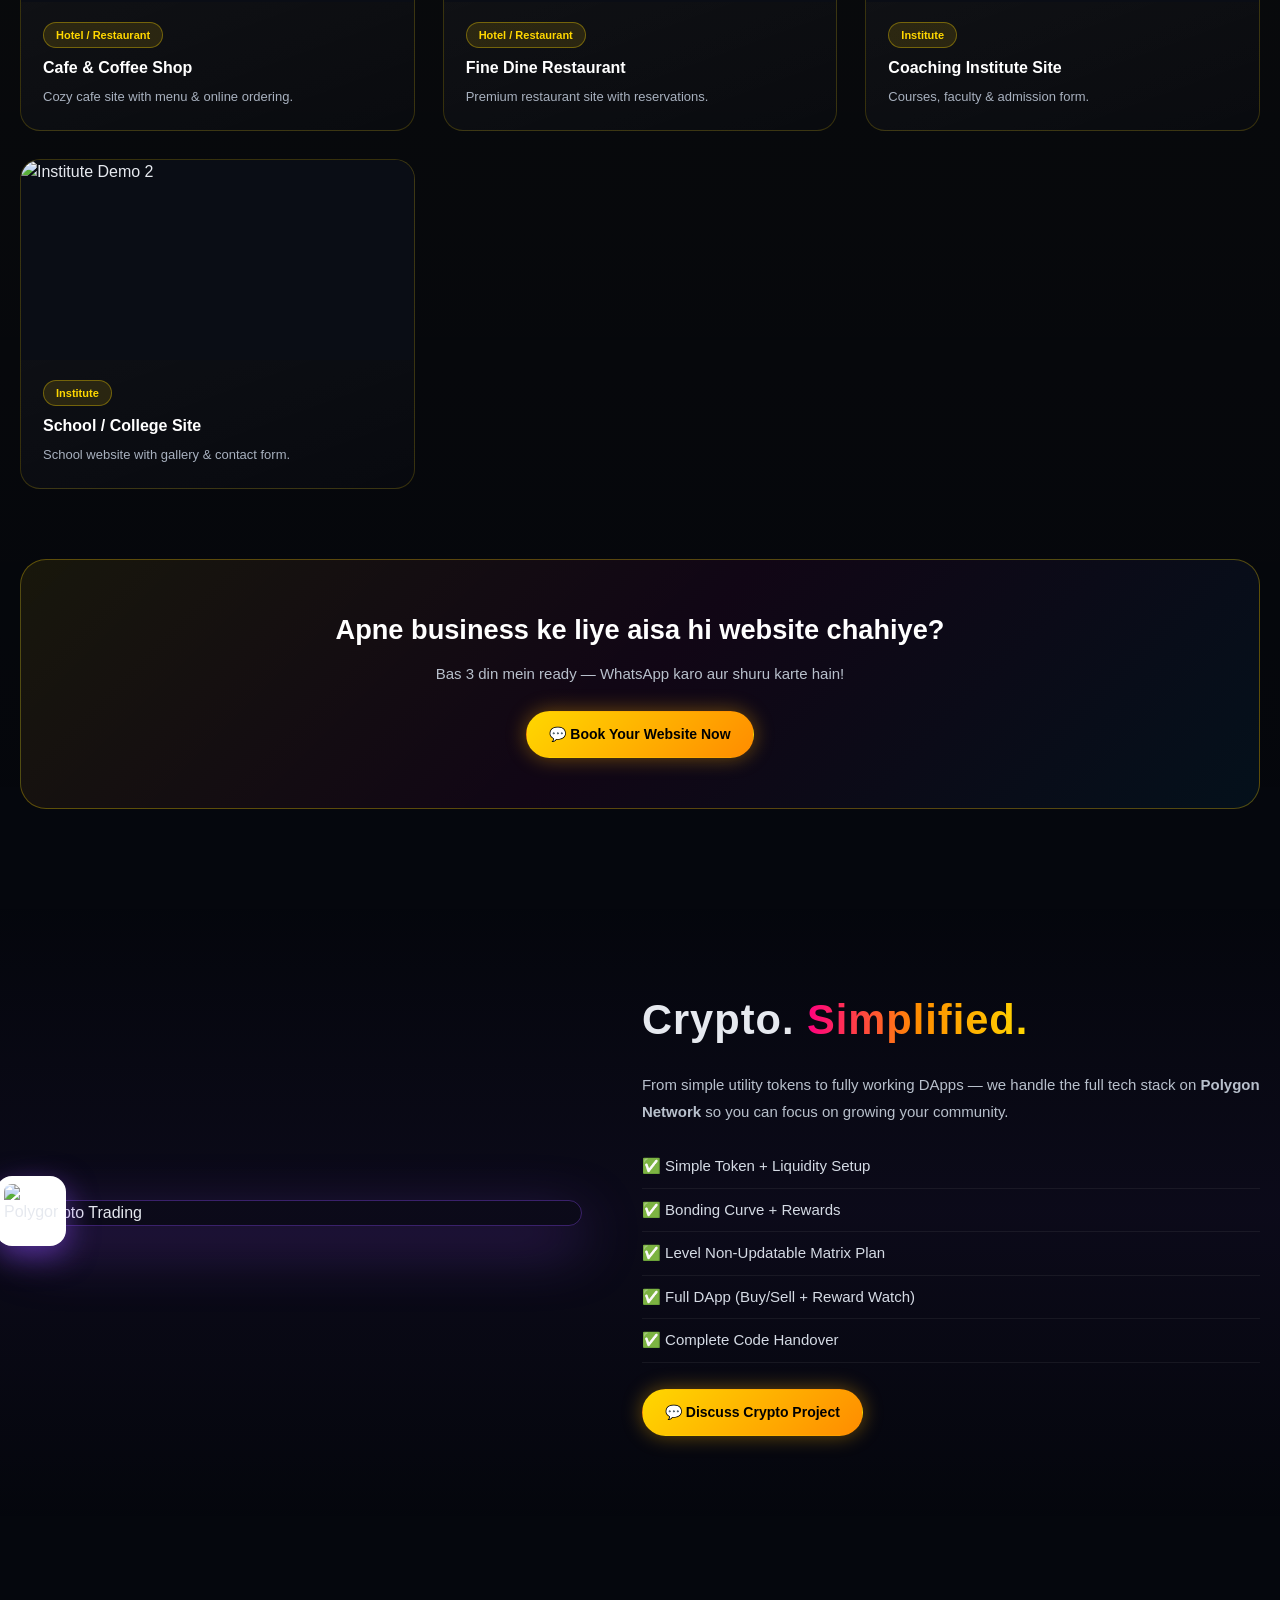
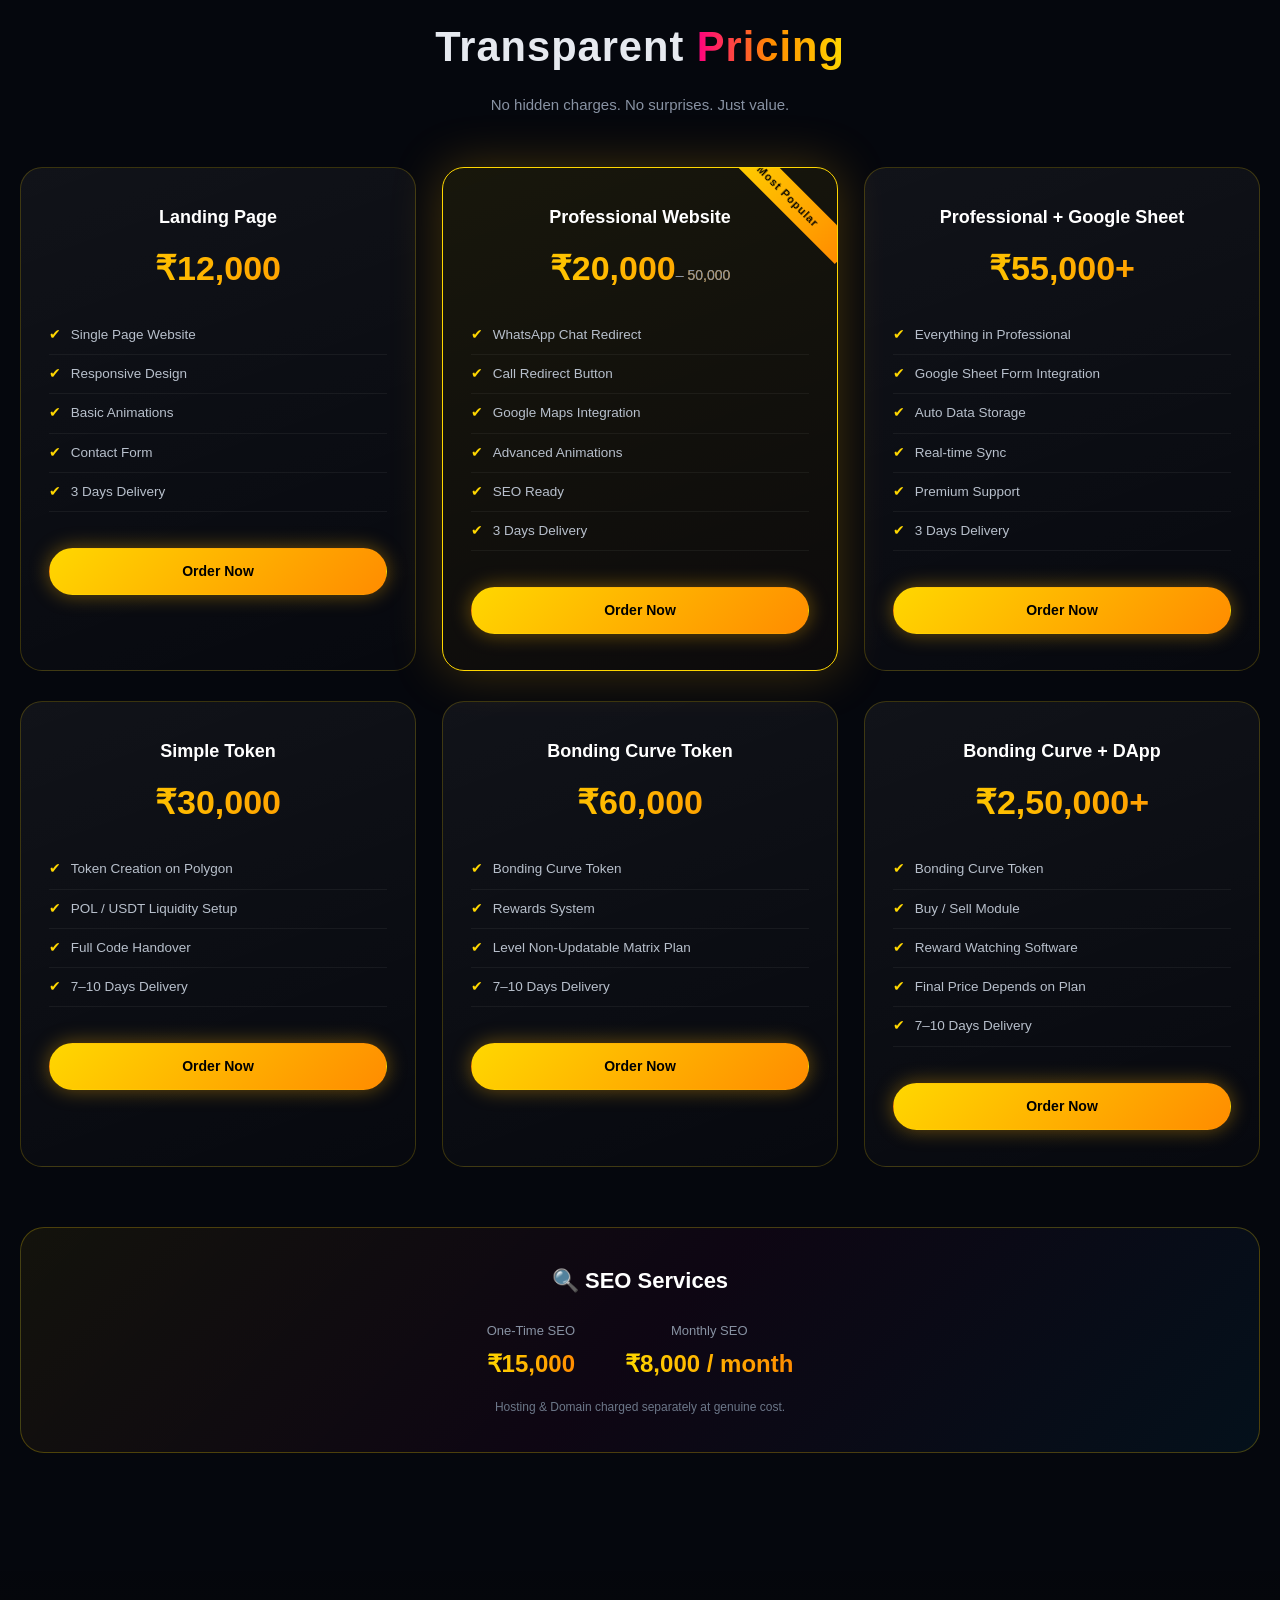
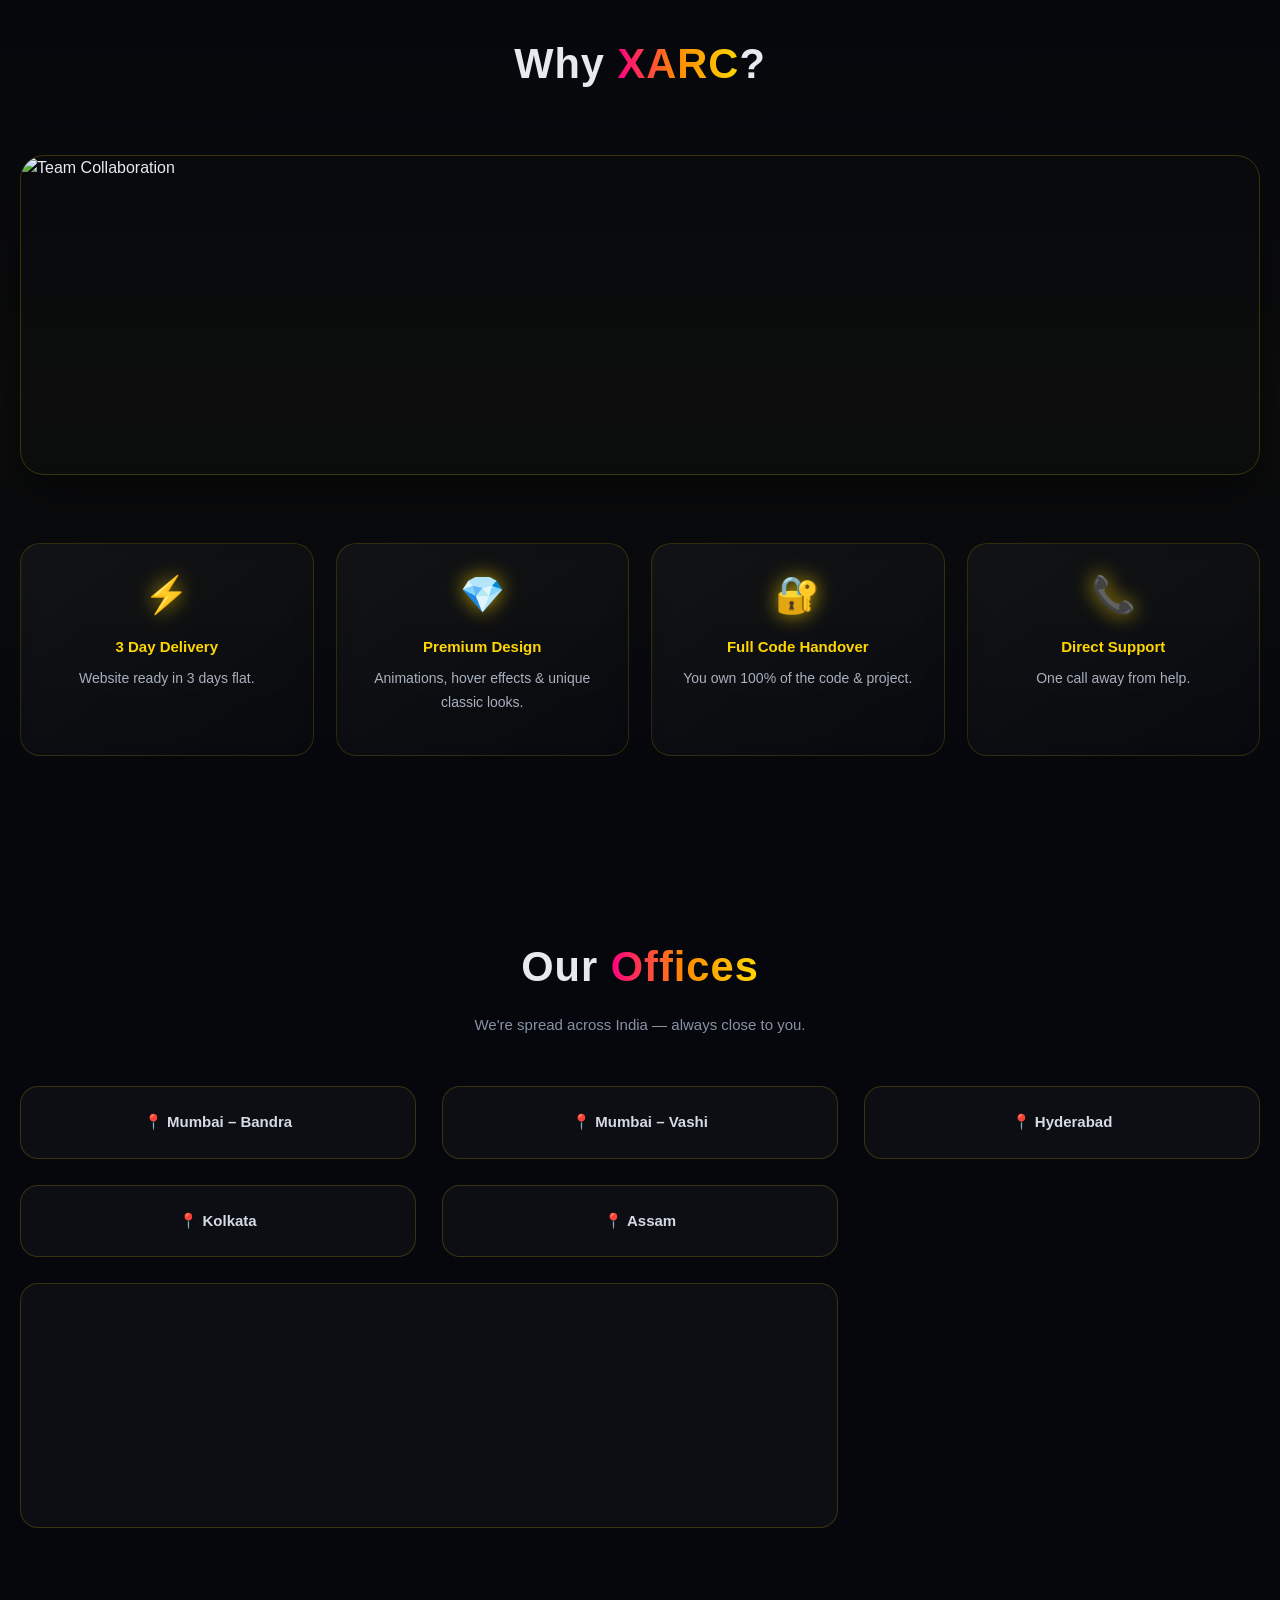
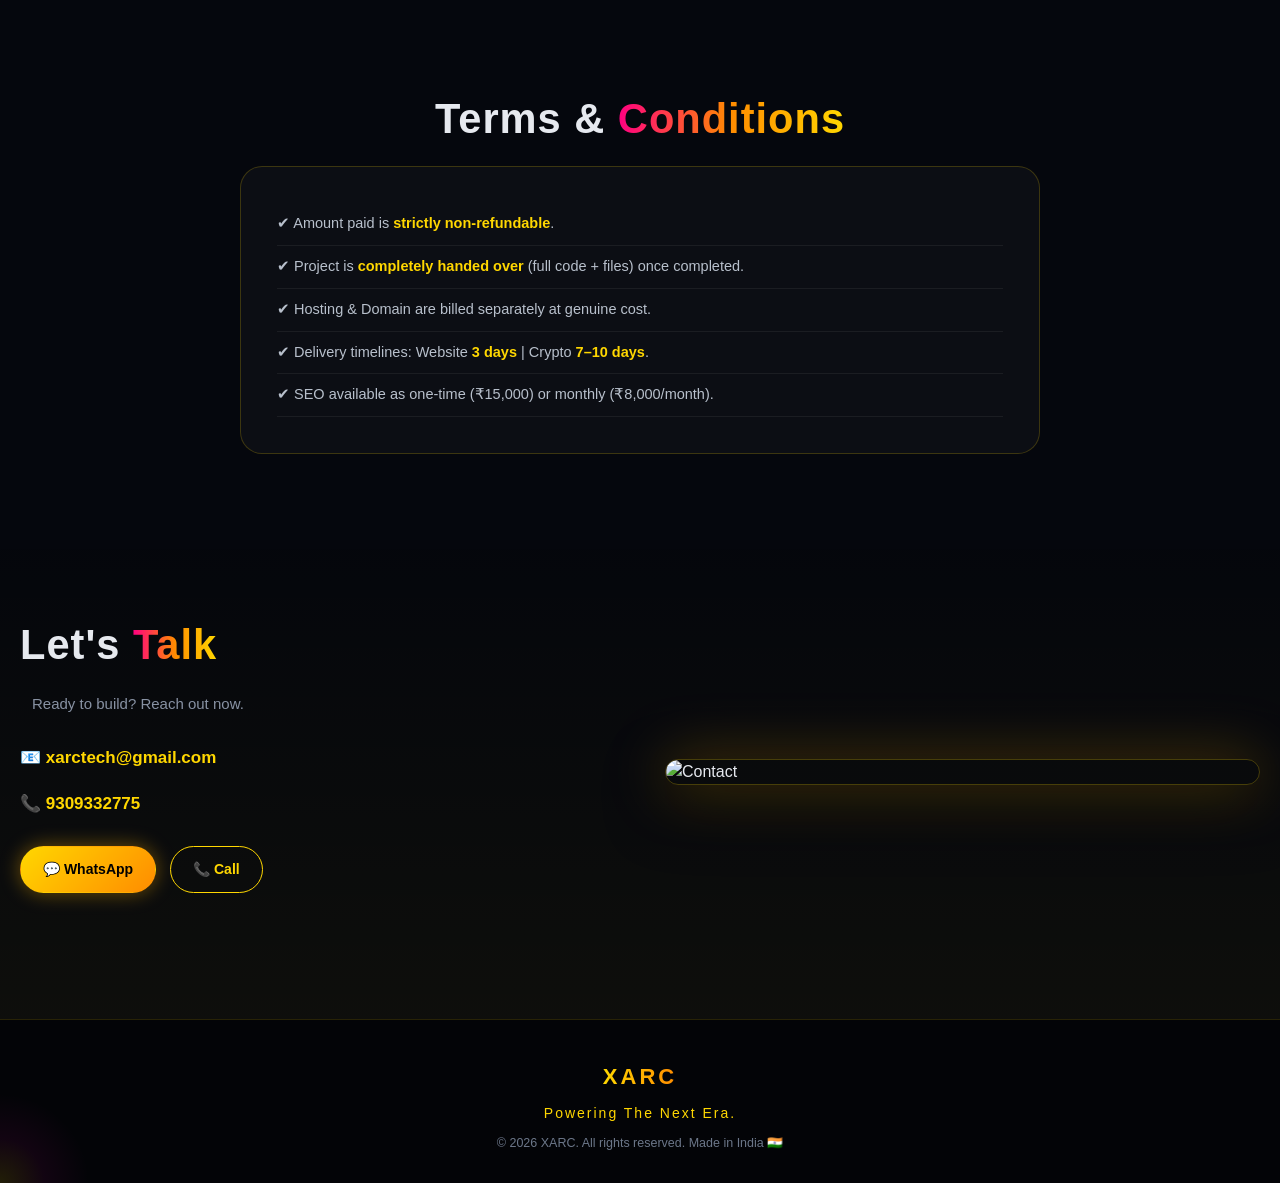
==== commit a66a7557: "Update index.html" ====
--- a/index.html
+++ b/index.html
@@ -4,11 +4,13 @@
   <meta charset="UTF-8" />
   <meta name="viewport" content="width=device-width, initial-scale=1.0, viewport-fit=cover" />
   <meta name="theme-color" content="#05070d" />
-  <title>XARC — Powering The Next Era | Web Development & Crypto Solutions</title>
-  <meta name="description" content="XARC - Affordable software, website development and crypto token solutions in India. Cheep software in india, low rate software, crypto in low rate." />
-  <meta name="keywords" content="cheep software in india, low rate software, crypto in low rate, cheep rate crypto, website development india, polygon token development, bounding curve token, dapp development, seo services india, low cost website mumbai, xarc tech, web design bandra, crypto token hyderabad, software kolkata, website assam, budget website india, affordable crypto, cheap dapp, token creation india, polygon matic token, liquidity pool setup, web development vashi, seo agency india, landing page india, custom software cheap, erc20 token, crypto launch india, low price seo, web hosting india, domain cheap india, xarc, xarc tech, dapp cheap, polygon dev, rewards matrix token, non refundable software, professional website cheap, business website india, ecommerce cheap, portfolio website cheap, startup website india, cheapest software company, tech company mumbai, crypto company india, blockchain development india, smart contract india, defi india, nft india, web3 india, matic network token, polygon liquidity, usdt liquidity, token launch pad, crypto marketing india, seo ranking india, cheap seo india, best seo india, affordable web design, fast website india, responsive website cheap, animation website india, modern website india" />
+  <title>XARC — Powering The Next Era | Best Website & Crypto Development</title>
+  <meta name="description" content="XARC Technology - Fast and cheap website design, professional web development, and crypto token development in India. Get the best low-rate software and DApp solutions." />
+  <meta name="keywords" content="XARC, xarc technology, XARC tech, best website design, fast and cheap website, cheep software in india, low rate software, crypto token in cheep rate, cheep rate crypto, crypto in low rate, website development india, polygon token development, bonding curve token, dapp development, seo services india, low cost website mumbai, web design bandra, crypto token hyderabad, software kolkata, website assam, budget website india, affordable crypto, cheap dapp, token creation india, polygon matic token, liquidity pool setup, web development vashi, seo agency india, landing page india, custom software cheap, erc20 token, crypto launch india, low price seo, web hosting india, domain cheap india, xarc tech, dapp cheap, polygon dev, rewards matrix token, non refundable software, professional website cheap, business website india, ecommerce cheap, portfolio website cheap, startup website india, cheapest software company, tech company mumbai, crypto company india, blockchain development india, smart contract india, defi india, nft india, web3 india, matic network token, polygon liquidity, usdt liquidity, token launch pad, crypto marketing india, seo ranking india, cheap seo india, best seo india, affordable web design, fast website india, responsive website cheap, animation website india, modern website india, top web developer in mumbai, professional crypto developer, best dapp builder, low cost token creator, cheap nft marketplace, best software agency" />
+  <meta name="author" content="XARC Technology" />
+  <meta name="robots" content="index, follow" />
   <meta property="og:title" content="XARC — Powering The Next Era" />
-  <meta property="og:description" content="Websites, Software & Crypto — delivered in 3-10 days." />
+  <meta property="og:description" content="Websites, Software & Crypto — delivered in 3-10 days at the best rates." />
   <meta property="og:type" content="website" />
   <link rel="preconnect" href="https://fonts.googleapis.com" />
   <link rel="preconnect" href="https://fonts.gstatic.com" crossorigin />
@@ -108,19 +110,19 @@
           <div class="card-icon">🌐</div>
           <h3>Website Development</h3>
           <p>Landing pages, business sites, portfolios & more — crafted with pixel-perfect design and smooth animations.</p>
-          <span class="tag">Starting ₹5,000</span>
+          <span class="tag">Starting ₹12,000</span>
         </div>
         <div class="card">
           <div class="card-icon">⚙️</div>
           <h3>Professional Websites</h3>
           <p>WhatsApp chat redirect, call button, Google Maps integration and premium animations.</p>
-          <span class="tag">₹10,000 – ₹18,000</span>
+          <span class="tag">₹20,000 – ₹50,000</span>
         </div>
         <div class="card">
           <div class="card-icon">📊</div>
           <h3>Google Sheet Forms</h3>
           <p>Forms that push data directly into Google Sheets automatically — zero manual entry, full automation.</p>
-          <span class="tag">₹20,000+</span>
+          <span class="tag">₹55,000+</span>
         </div>
       </div>
       <img src="https://images.unsplash.com/photo-1551434678-e076c223a692?auto=format&fit=crop&w=1200&q=80" alt="Software Development Team" class="wide-img" loading="lazy" />
@@ -129,19 +131,19 @@
           <div class="card-icon">🪙</div>
           <h3>Simple Crypto Token</h3>
           <p>Create & deploy your own token on Polygon with POL/USDT liquidity setup.</p>
-          <span class="tag">₹15,000</span>
+          <span class="tag">₹30,000</span>
         </div>
         <div class="card">
           <div class="card-icon">📈</div>
           <h3>Bonding Curve Token</h3>
           <p>Bonding curve token with rewards + level non-updatable matrix plan for stable growth.</p>
-          <span class="tag">₹30,000</span>
+          <span class="tag">₹60,000</span>
         </div>
         <div class="card">
           <div class="card-icon">💹</div>
           <h3>Bonding Curve + DApp</h3>
           <p>Complete DApp with buy/sell + reward watching software. Final cost depends on income & plan.</p>
-          <span class="tag">₹50,000+</span>
+          <span class="tag">₹2,50,000+</span>
         </div>
       </div>
     </div>
@@ -529,7 +531,7 @@
       <div class="grid-3">
         <div class="price-card">
           <h3>Landing Page</h3>
-          <div class="price">₹5,000</div>
+          <div class="price">₹12,000</div>
           <ul>
             <li>Single Page Website</li>
             <li>Responsive Design</li>
@@ -537,12 +539,12 @@
             <li>Contact Form</li>
             <li>3 Days Delivery</li>
           </ul>
-          <a href="https://wa.me/919309332775?text=Hi%20XARC%2C%20I%20want%20a%20Landing%20Page%20for%20%E2%82%B95%2C000" target="_blank" class="btn btn-primary full">Order Now</a>
+          <a href="https://wa.me/919309332775?text=Hi%20XARC%2C%20I%20want%20a%20Landing%20Page%20for%20%E2%82%B912%2C000" target="_blank" class="btn btn-primary full">Order Now</a>
         </div>
         <div class="price-card featured">
           <span class="ribbon">Most Popular</span>
           <h3>Professional Website</h3>
-          <div class="price">₹10,000<span>– 18,000</span></div>
+          <div class="price">₹20,000<span>– 50,000</span></div>
           <ul>
             <li>WhatsApp Chat Redirect</li>
             <li>Call Redirect Button</li>
@@ -555,7 +557,7 @@
         </div>
         <div class="price-card">
           <h3>Professional + Google Sheet</h3>
-          <div class="price">₹20,000+</div>
+          <div class="price">₹55,000+</div>
           <ul>
             <li>Everything in Professional</li>
             <li>Google Sheet Form Integration</li>
@@ -570,7 +572,7 @@
       <div class="grid-3" style="margin-top:30px;">
         <div class="price-card">
           <h3>Simple Token</h3>
-          <div class="price">₹15,000</div>
+          <div class="price">₹30,000</div>
           <ul>
             <li>Token Creation on Polygon</li>
             <li>POL / USDT Liquidity Setup</li>
@@ -581,7 +583,7 @@
         </div>
         <div class="price-card">
           <h3>Bonding Curve Token</h3>
-          <div class="price">₹30,000</div>
+          <div class="price">₹60,000</div>
           <ul>
             <li>Bonding Curve Token</li>
             <li>Rewards System</li>
@@ -592,7 +594,7 @@
         </div>
         <div class="price-card">
           <h3>Bonding Curve + DApp</h3>
-          <div class="price">₹50,000+</div>
+          <div class="price">₹2,50,000+</div>
           <ul>
             <li>Bonding Curve Token</li>
             <li>Buy / Sell Module</li>
@@ -606,8 +608,8 @@
       <div class="seo-box">
         <h3>🔍 SEO Services</h3>
         <div class="seo-prices">
-          <div><span>One-Time SEO</span><b>₹10,000</b></div>
-          <div><span>Monthly SEO</span><b>₹6,000 / month</b></div>
+          <div><span>One-Time SEO</span><b>₹15,000</b></div>
+          <div><span>Monthly SEO</span><b>₹8,000 / month</b></div>
         </div>
         <p class="small">Hosting & Domain charged separately at genuine cost.</p>
       </div>
@@ -658,7 +660,7 @@
         <p>✔ Project is <b>completely handed over</b> (full code + files) once completed.</p>
         <p>✔ Hosting & Domain are billed separately at genuine cost.</p>
         <p>✔ Delivery timelines: Website <b>3 days</b> | Crypto <b>7–10 days</b>.</p>
-        <p>✔ SEO available as one-time (₹10,000) or monthly (₹6,000/month).</p>
+        <p>✔ SEO available as one-time (₹15,000) or monthly (₹8,000/month).</p>
       </div>
     </div>
   </section>
--- a/style.css
+++ b/style.css
@@ -105,7 +105,7 @@
   -webkit-background-clip:text; background-clip:text;
   -webkit-text-fill-color:transparent;
 }
-.nav { display:flex; gap:26px; }
+.nav { display:flex; gap:22px; }
 .nav a {
   font-size:14px; font-weight:500;
   position:relative; transition:color 0.3s;
@@ -204,15 +204,6 @@
   transform:translateY(-3px);
   box-shadow:0 0 25px rgba(255,215,0,0.7);
 }
-.btn-ghost {
-  background:rgba(255,255,255,0.06); color:#fff;
-  border:1px solid rgba(255,255,255,0.2);
-}
-.btn-ghost:hover {
-  background:rgba(255,255,255,0.15);
-  transform:translateY(-3px);
-  box-shadow:0 0 20px rgba(255,255,255,0.25);
-}
 .btn-wa {
   background:linear-gradient(135deg,#25d366,#128c7e);
   color:#fff; font-size:13px; padding:10px 18px;
@@ -610,6 +601,203 @@
   font-size:14px; letter-spacing:2px;
 }
 .footer-copy { font-size:12.5px; color:#6c7789; }
+
+/* ===================================================== */
+/* ============ DEMO PORTFOLIO SECTION ================ */
+/* ===================================================== */
+.demos-section {
+  background:linear-gradient(180deg, transparent, rgba(255,215,0,0.03), transparent);
+}
+
+/* Filter Tabs */
+.demo-filters {
+  display:flex; flex-wrap:wrap; justify-content:center;
+  gap:10px; margin-bottom:50px;
+}
+.filter-btn {
+  padding:10px 20px; border-radius:30px;
+  background:rgba(255,255,255,0.04);
+  border:1px solid rgba(255,215,0,0.25);
+  color:#c9d1dc; font-size:13px; font-weight:500;
+  transition:all 0.3s; cursor:pointer;
+  white-space:nowrap;
+}
+.filter-btn:hover {
+  background:rgba(255,215,0,0.12);
+  border-color:#ffd700; color:#ffd700;
+  transform:translateY(-2px);
+}
+.filter-btn.active {
+  background:linear-gradient(135deg,#ffd700,#ff8c00);
+  color:#000; border-color:#ffd700; font-weight:600;
+  box-shadow:0 0 20px rgba(255,180,0,0.5);
+}
+
+/* Demo Grid */
+.demo-grid {
+  display:grid;
+  grid-template-columns:repeat(auto-fill, minmax(300px, 1fr));
+  gap:28px;
+}
+
+/* Demo Card */
+.demo-card {
+  background:linear-gradient(160deg, rgba(255,255,255,0.05), rgba(255,255,255,0.01));
+  border:1px solid rgba(255,215,0,0.18);
+  border-radius:20px;
+  overflow:hidden;
+  transition:all 0.45s ease;
+  position:relative;
+  display:flex; flex-direction:column;
+}
+.demo-card:hover {
+  transform:translateY(-10px);
+  border-color:#ffd700;
+  box-shadow:0 25px 60px rgba(0,0,0,0.6),
+             0 0 45px rgba(255,180,0,0.35),
+             0 0 90px rgba(255,0,180,0.12);
+}
+.demo-card.hidden { display:none; }
+
+/* Thumb */
+.demo-thumb {
+  position:relative; overflow:hidden;
+  height:200px; background:#0a0d15;
+}
+.demo-thumb img {
+  width:100%; height:100%; object-fit:cover;
+  transition:transform 0.7s ease;
+}
+.demo-card:hover .demo-thumb img { transform:scale(1.1) rotate(1deg); }
+
+/* Overlay */
+.demo-overlay {
+  position:absolute; inset:0;
+  background:linear-gradient(180deg, transparent 30%, rgba(0,0,0,0.85));
+  display:flex; align-items:center; justify-content:center;
+  opacity:0; transition:opacity 0.4s;
+}
+.demo-card:hover .demo-overlay { opacity:1; }
+
+.demo-btn {
+  padding:12px 24px; border-radius:30px;
+  background:linear-gradient(135deg,#ffd700,#ff8c00);
+  color:#000; font-weight:700; font-size:13px;
+  box-shadow:0 0 25px rgba(255,180,0,0.7);
+  transform:translateY(15px);
+  transition:transform 0.4s ease, box-shadow 0.4s;
+  white-space:nowrap;
+  border:none;
+}
+.demo-card:hover .demo-btn { transform:translateY(0); }
+.demo-btn:hover {
+  box-shadow:0 0 40px rgba(255,180,0,1);
+  transform:translateY(-2px) scale(1.05);
+}
+
+/* Info */
+.demo-info {
+  padding:20px 22px 22px;
+  flex:1; display:flex; flex-direction:column;
+}
+.demo-cat {
+  display:inline-block;
+  padding:4px 12px; border-radius:20px;
+  background:rgba(255,215,0,0.12);
+  color:#ffd700; font-size:11px; font-weight:600;
+  border:1px solid rgba(255,215,0,0.35);
+  margin-bottom:10px;
+  align-self:flex-start;
+  transition:all 0.3s;
+}
+.demo-card:hover .demo-cat {
+  background:linear-gradient(90deg,#ffd700,#ff8c00);
+  color:#000;
+}
+.demo-info h4 {
+  font-family:'Orbitron',sans-serif;
+  font-size:16px; color:#fff;
+  margin-bottom:8px; font-weight:700;
+  line-height:1.3;
+}
+.demo-info p {
+  font-size:13px; color:#a8b1bf;
+  line-height:1.6; flex:1;
+}
+
+/* Demo CTA at bottom */
+.demo-cta {
+  margin-top:70px;
+  padding:50px 30px;
+  border-radius:26px;
+  background:linear-gradient(135deg, rgba(255,215,0,0.08), rgba(255,0,180,0.05), rgba(0,180,255,0.06));
+  border:1px solid rgba(255,215,0,0.3);
+  text-align:center;
+  transition:all 0.4s;
+}
+.demo-cta:hover {
+  box-shadow:0 0 50px rgba(255,180,0,0.3);
+  transform:translateY(-5px);
+}
+.demo-cta h3 {
+  font-family:'Orbitron',sans-serif;
+  font-size:clamp(1.2rem, 2.5vw, 1.7rem);
+  color:#fff; margin-bottom:12px;
+  font-weight:700;
+}
+.demo-cta p {
+  color:#b8c0cc; font-size:15px;
+  margin-bottom:26px;
+}
+
+/* ============ DEMO MODAL ============ */
+.demo-modal {
+  display:none;
+  position:fixed; inset:0;
+  z-index:9999;
+  background:#000;
+  flex-direction:column;
+}
+.demo-modal.active { display:flex; }
+
+.demo-modal-header {
+  display:flex; justify-content:space-between; align-items:center;
+  padding:16px 24px;
+  background:rgba(5,7,13,0.98);
+  border-bottom:1px solid rgba(255,215,0,0.3);
+  flex-shrink:0;
+}
+.demo-modal-header h3 {
+  font-family:'Orbitron',sans-serif;
+  font-size:16px; font-weight:700;
+  color:#ffd700;
+  padding-right:12px;
+  overflow:hidden; text-overflow:ellipsis; white-space:nowrap;
+}
+.demo-modal-close {
+  width:42px; height:42px;
+  border-radius:50%;
+  background:linear-gradient(135deg,#ffd700,#ff8c00);
+  border:none; color:#000;
+  font-size:20px; font-weight:900;
+  cursor:pointer;
+  transition:all 0.3s;
+  display:flex; align-items:center; justify-content:center;
+  flex-shrink:0;
+  box-shadow:0 0 20px rgba(255,180,0,0.5);
+}
+.demo-modal-close:hover {
+  transform:rotate(90deg) scale(1.1);
+  box-shadow:0 0 35px rgba(255,180,0,1);
+}
+
+.demo-iframe {
+  flex:1;
+  width:100%;
+  border:none;
+  background:#fff;
+  display:block;
+}
 
 /* ===================================================== */
 /* =================== RESPONSIVE ====================== */
@@ -671,6 +859,8 @@
   .contact-inner > div:first-child { text-align:center; }
   .contact-inner .hero-cta { justify-content:center; }
   .section-title[style*="text-align:left"] { text-align:center !important; }
+  .demo-grid { grid-template-columns:repeat(auto-fill, minmax(260px, 1fr)); gap:22px; }
+  .demo-thumb { height:180px; }
 }
 
 /* ---- Small tablet / large phone (600px – 768px) ---- */
@@ -686,6 +876,9 @@
   .seo-box { padding:26px 20px; }
   .trust-inner { font-size:12.5px; gap:14px; }
   .trust-inner div { font-size:12px; }
+  .demo-modal-header { padding:12px 16px; }
+  .demo-modal-header h3 { font-size:13px; }
+  .demo-modal-close { width:38px; height:38px; font-size:18px; }
 }
 
 /* ---- Phone (max 600px) ---- */
@@ -728,6 +921,13 @@
   .seo-box h3 { font-size:18px; }
   .seo-prices b { font-size:20px; }
   .map-card iframe { height:200px; }
+
+  /* Demo responsive */
+  .demo-grid { grid-template-columns:1fr; }
+  .demo-filters { gap:8px; margin-bottom:36px; }
+  .filter-btn { padding:8px 14px; font-size:12px; }
+  .demo-thumb { height:200px; }
+  .demo-cta { padding:36px 20px; margin-top:50px; }
 }
 
 /* ---- Tiny phone (max 380px) ---- */
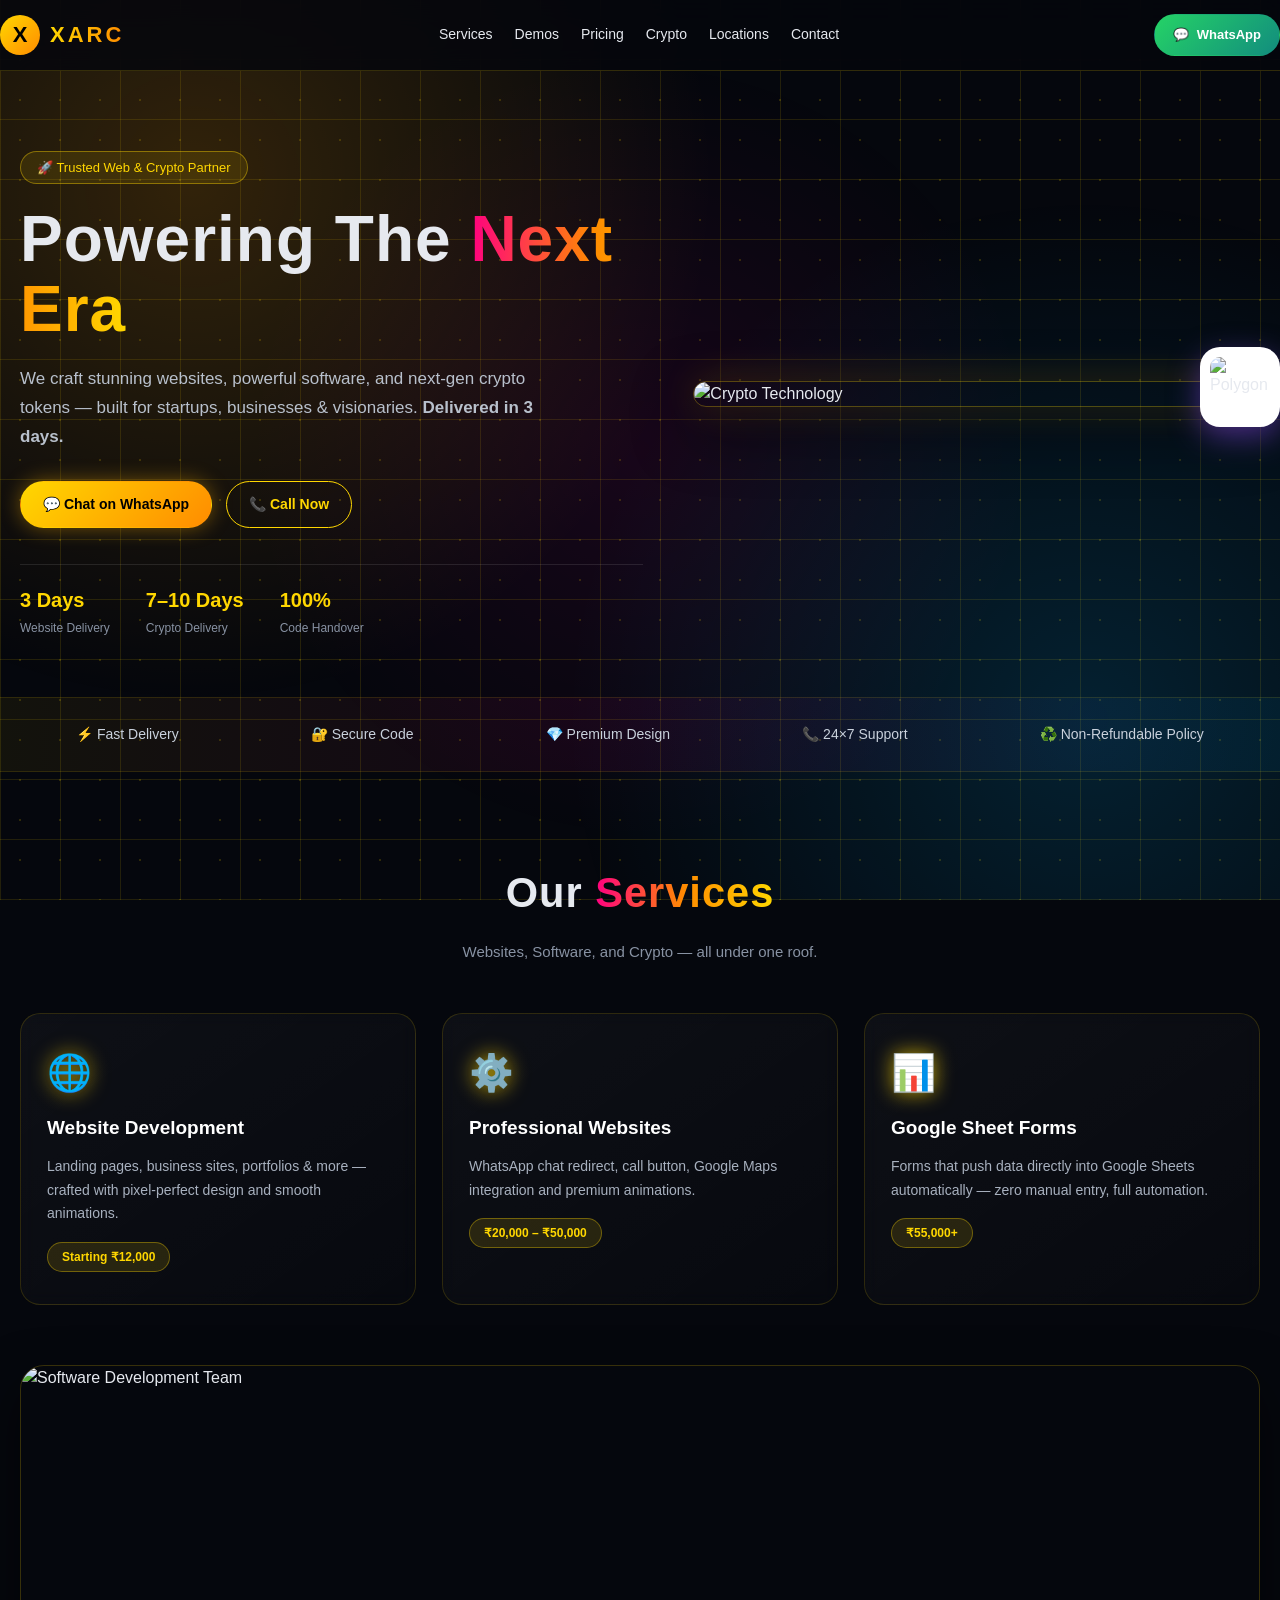
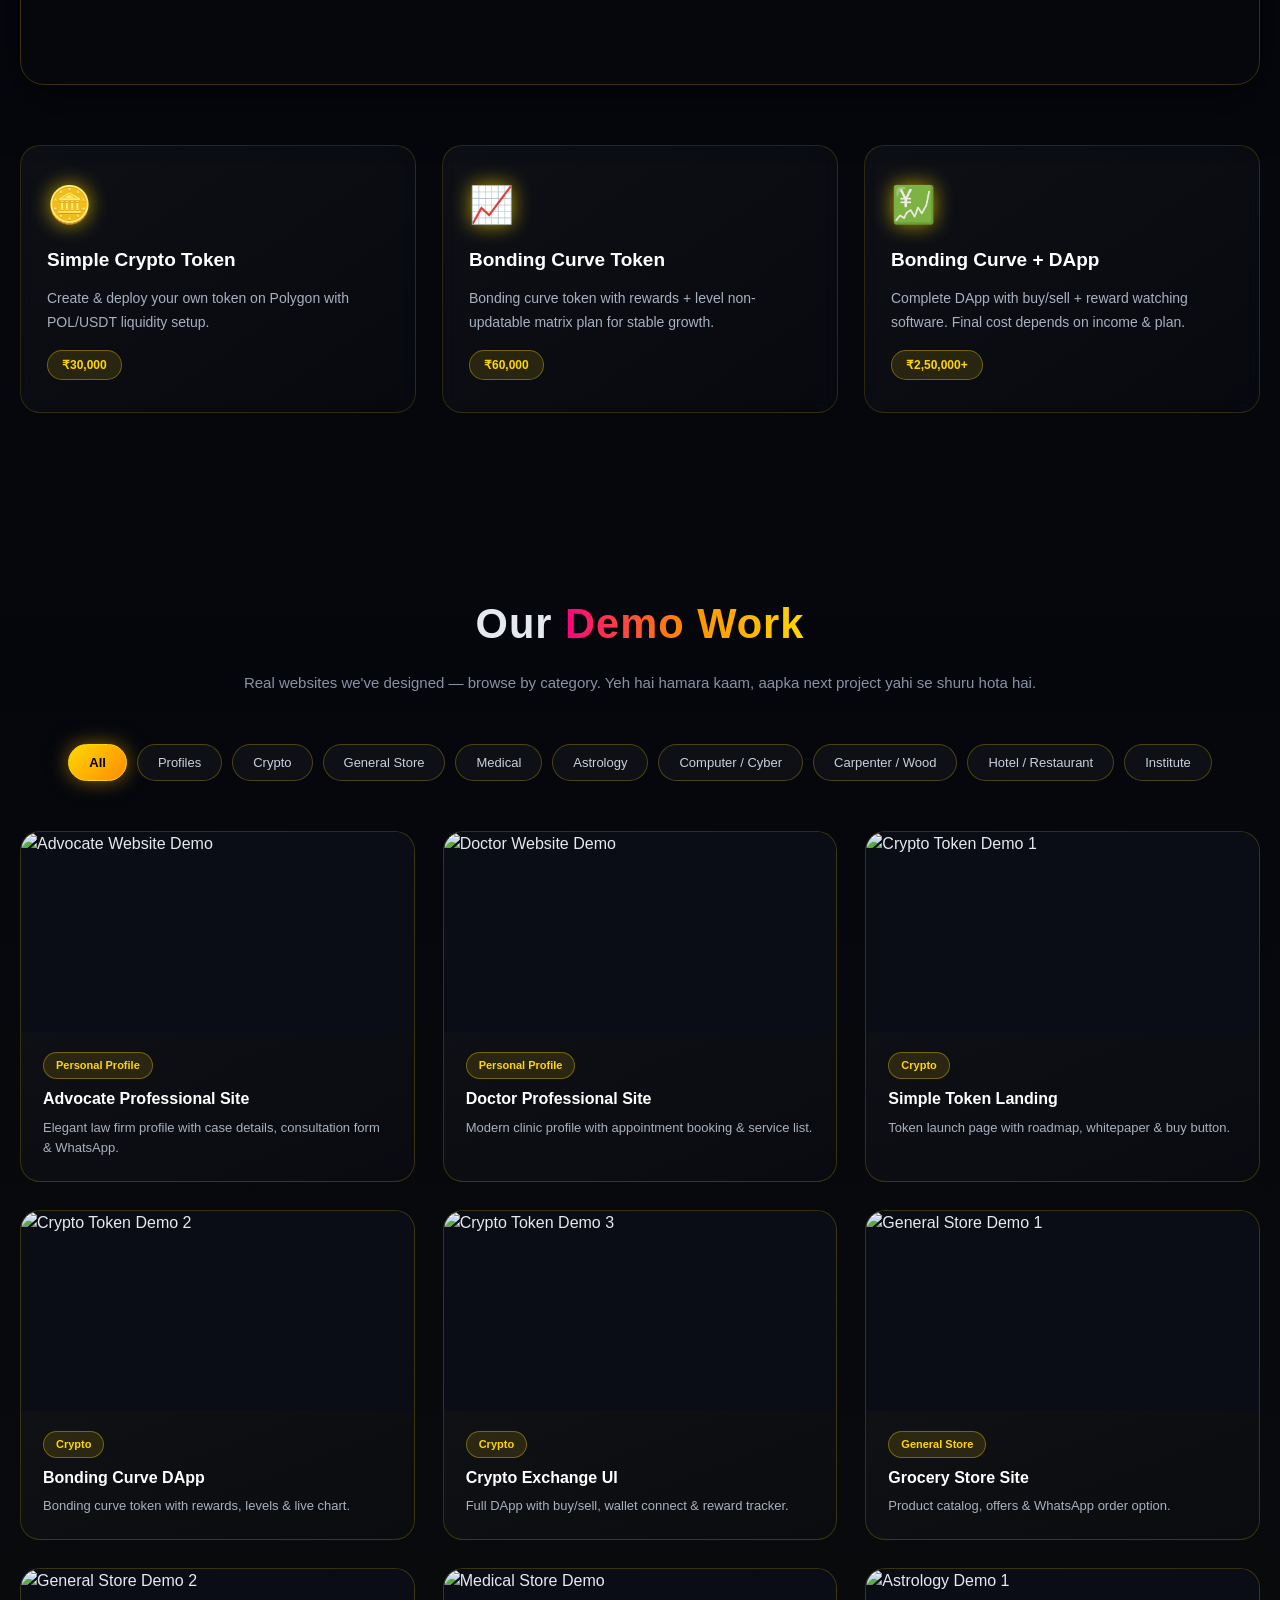
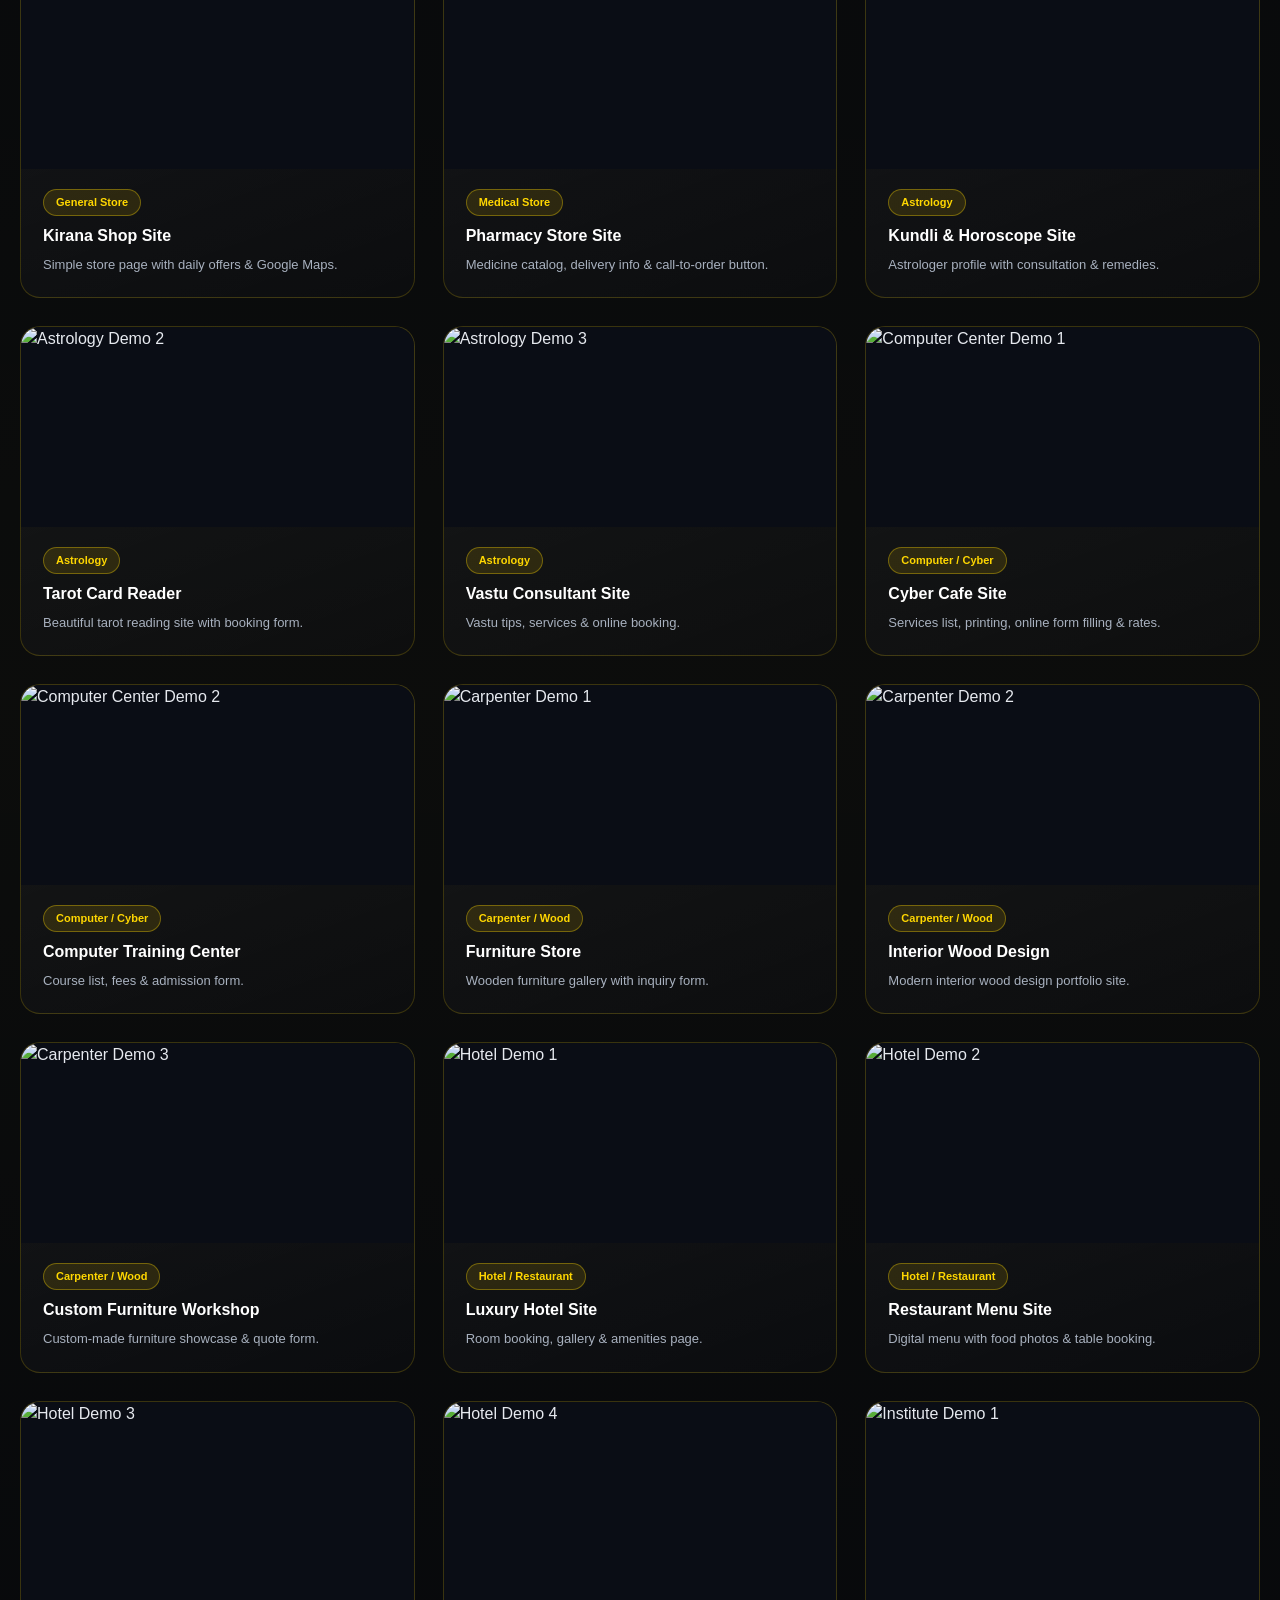
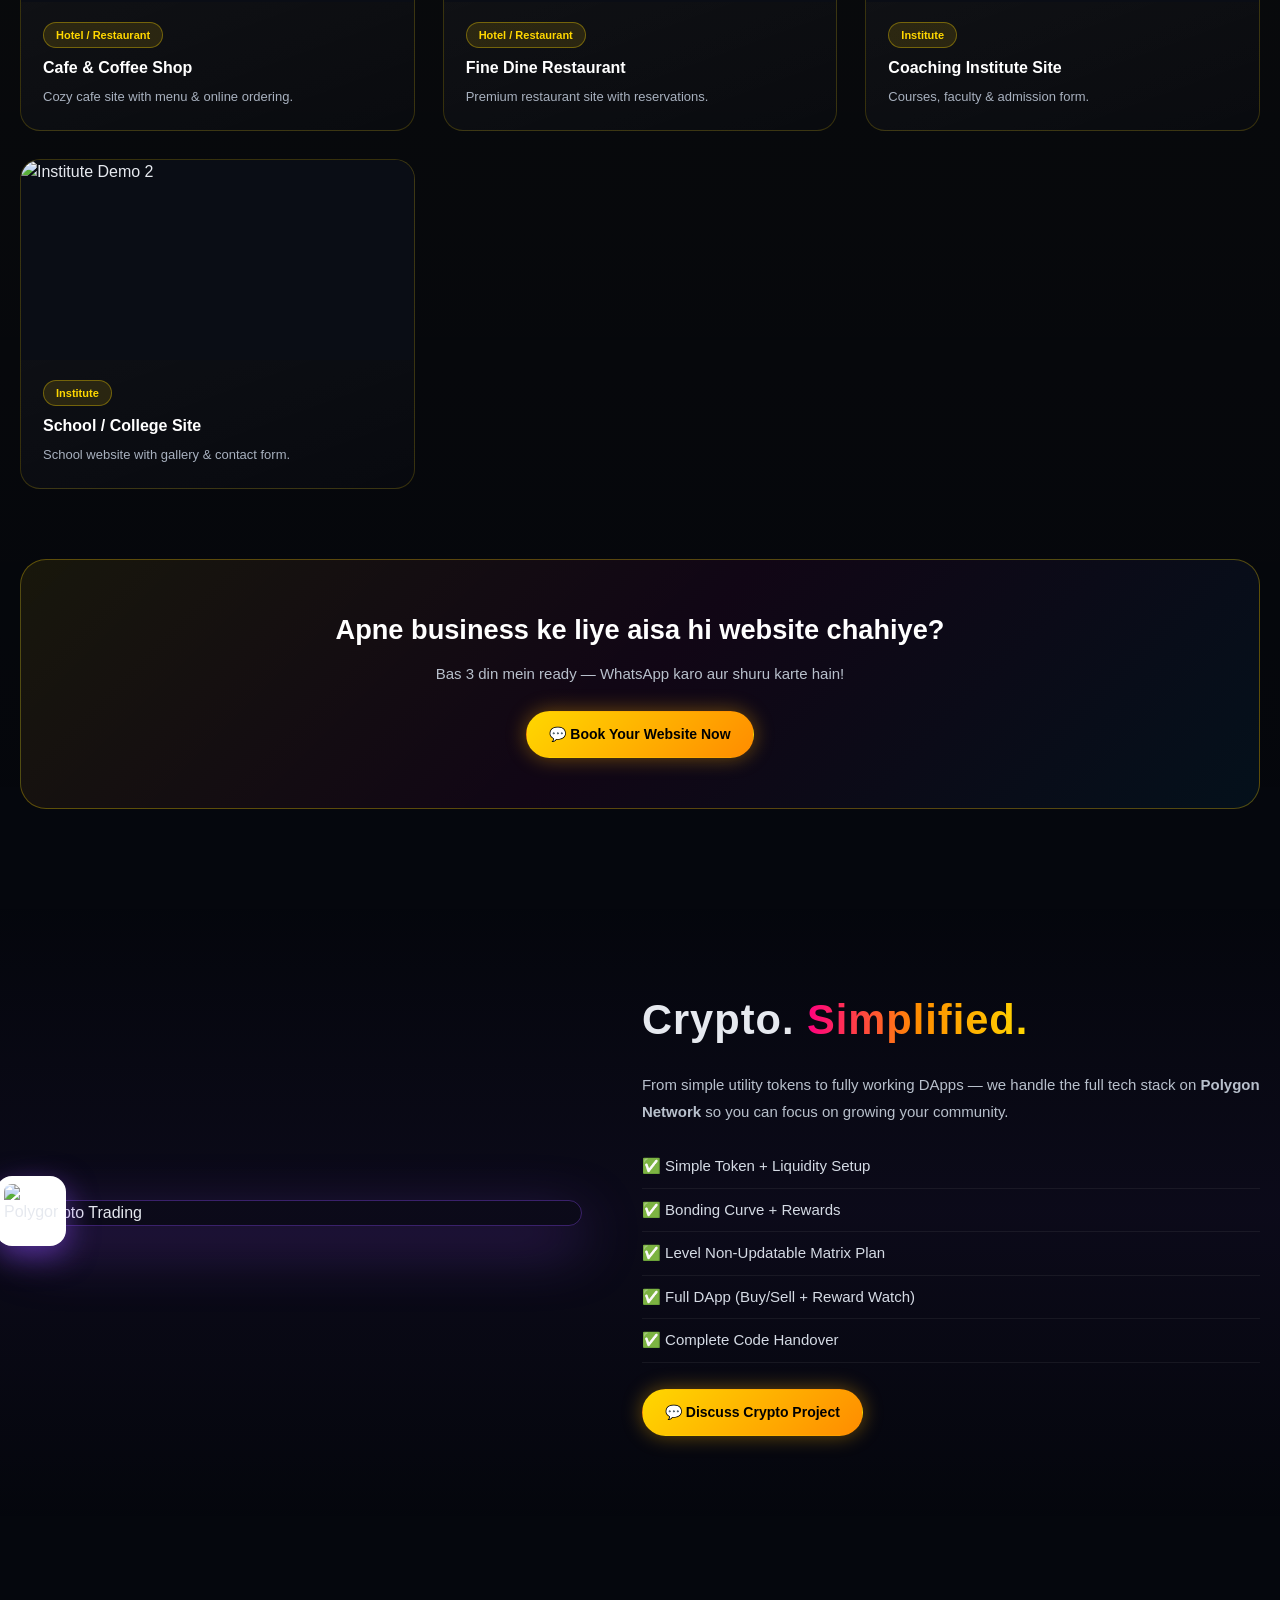
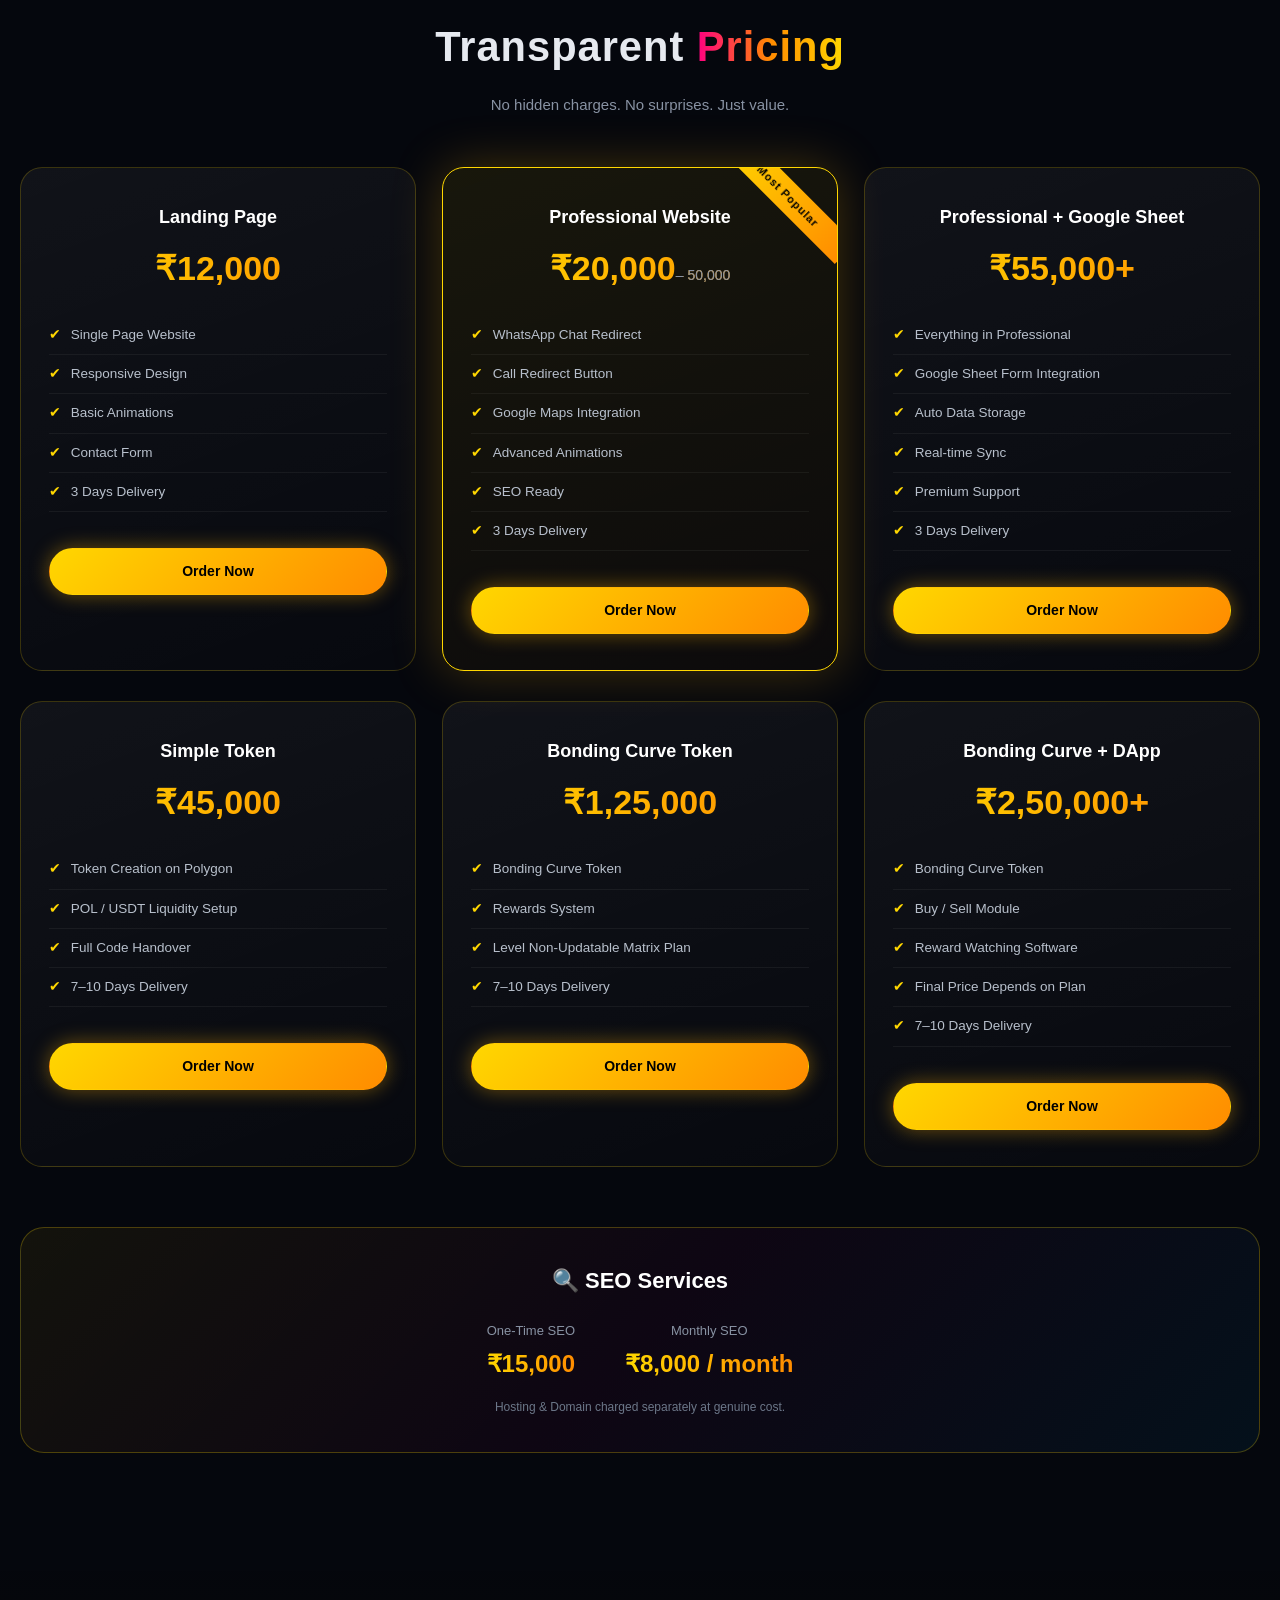
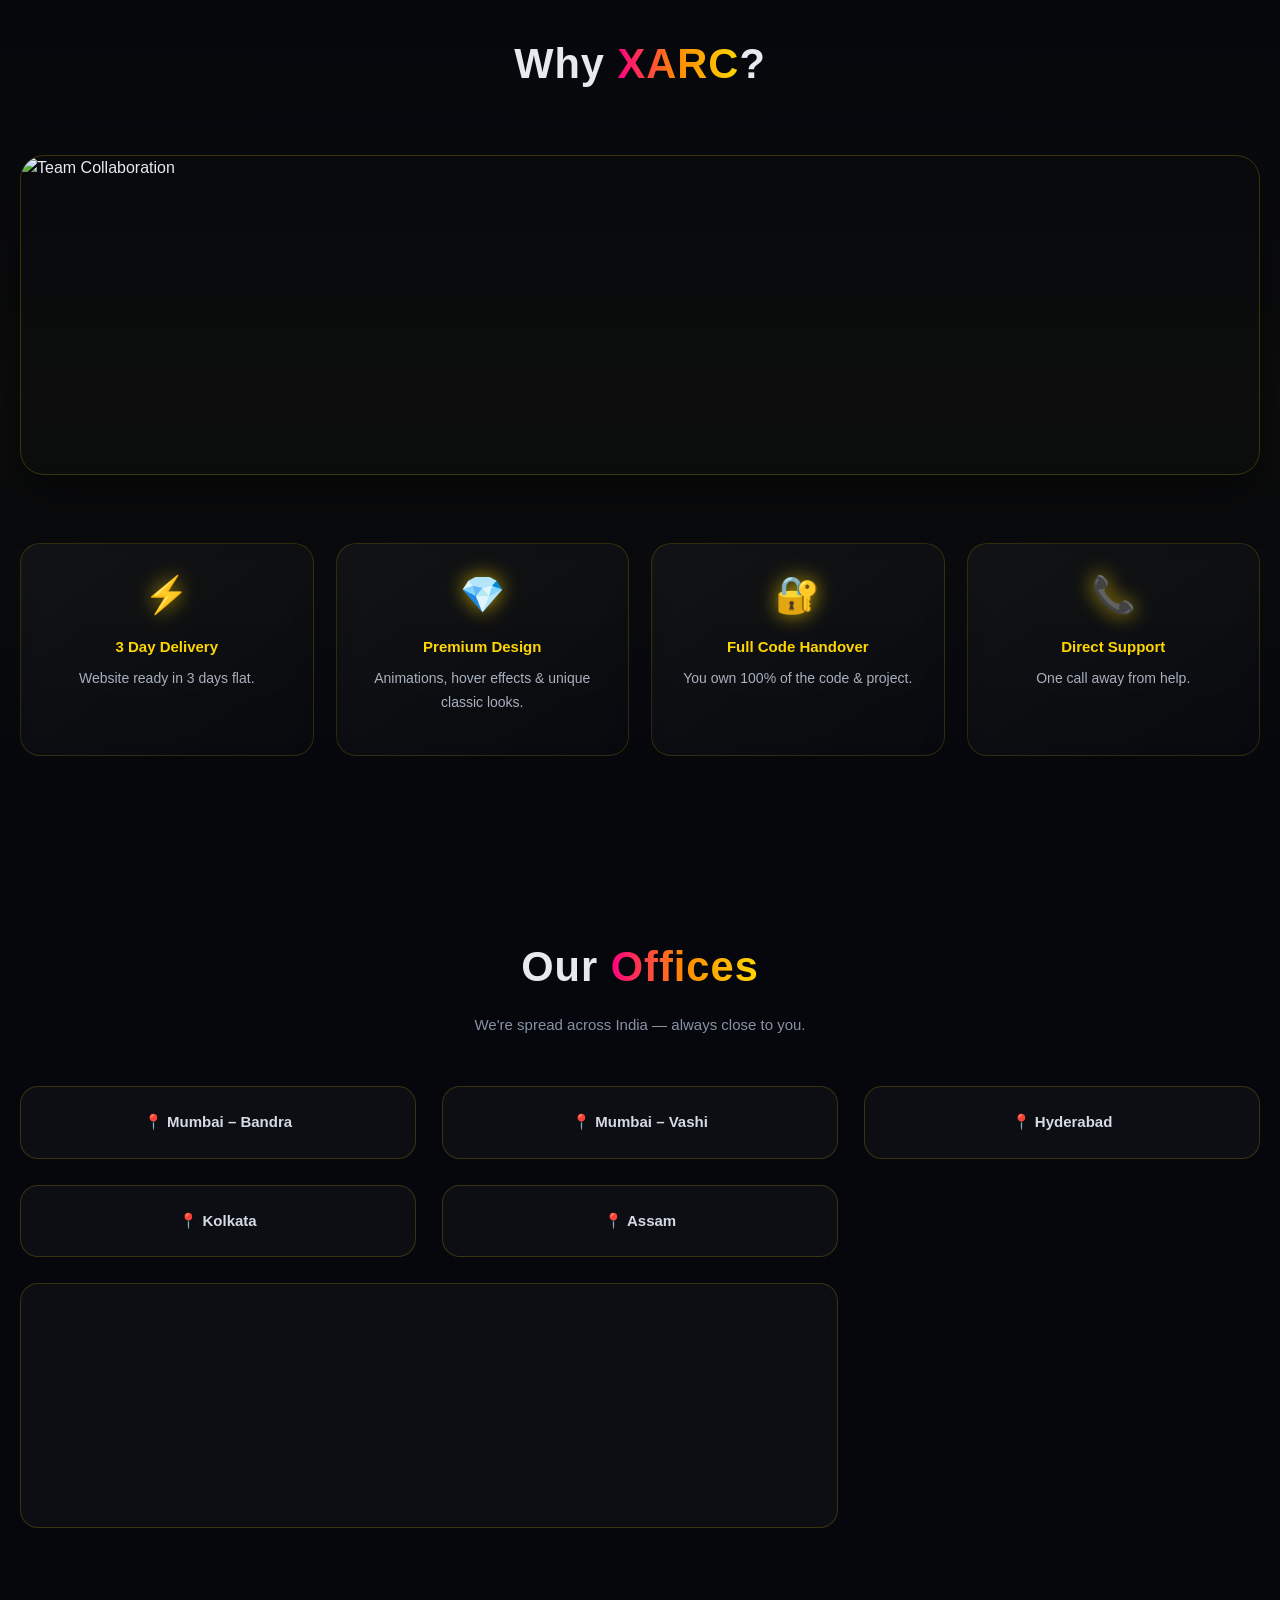
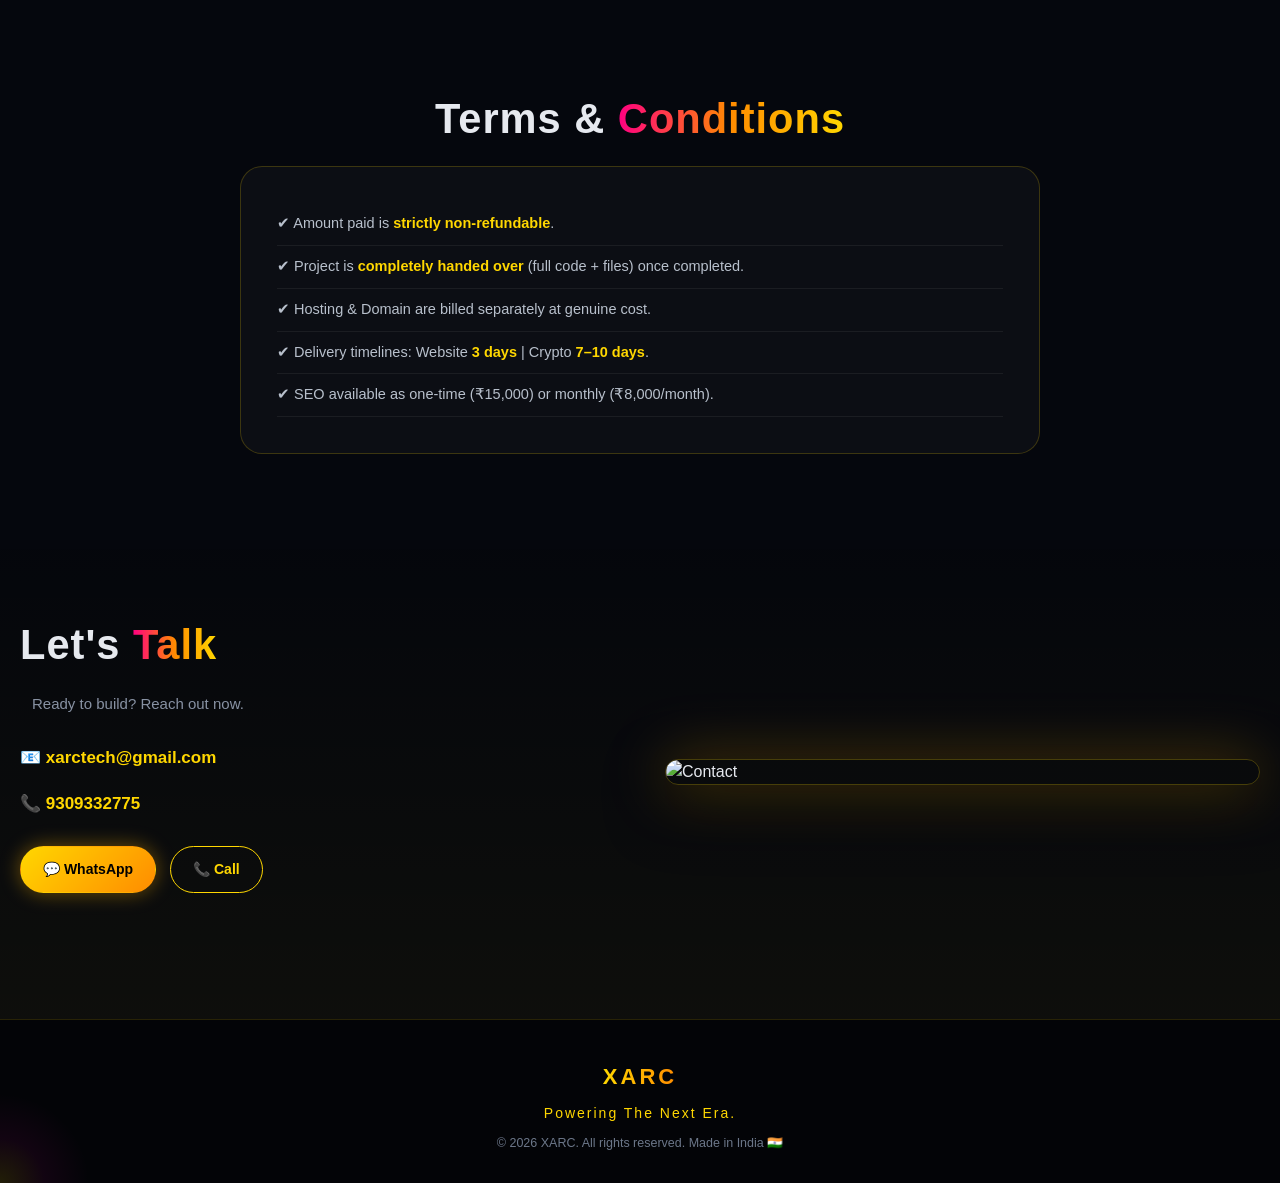
==== commit 748e6ec7: "Update index.html" ====
--- a/index.html
+++ b/index.html
@@ -572,7 +572,7 @@
       <div class="grid-3" style="margin-top:30px;">
         <div class="price-card">
           <h3>Simple Token</h3>
-          <div class="price">₹30,000</div>
+          <div class="price">₹45,000</div>
           <ul>
             <li>Token Creation on Polygon</li>
             <li>POL / USDT Liquidity Setup</li>
@@ -583,7 +583,7 @@
         </div>
         <div class="price-card">
           <h3>Bonding Curve Token</h3>
-          <div class="price">₹60,000</div>
+          <div class="price">₹1,25,000</div>
           <ul>
             <li>Bonding Curve Token</li>
             <li>Rewards System</li>
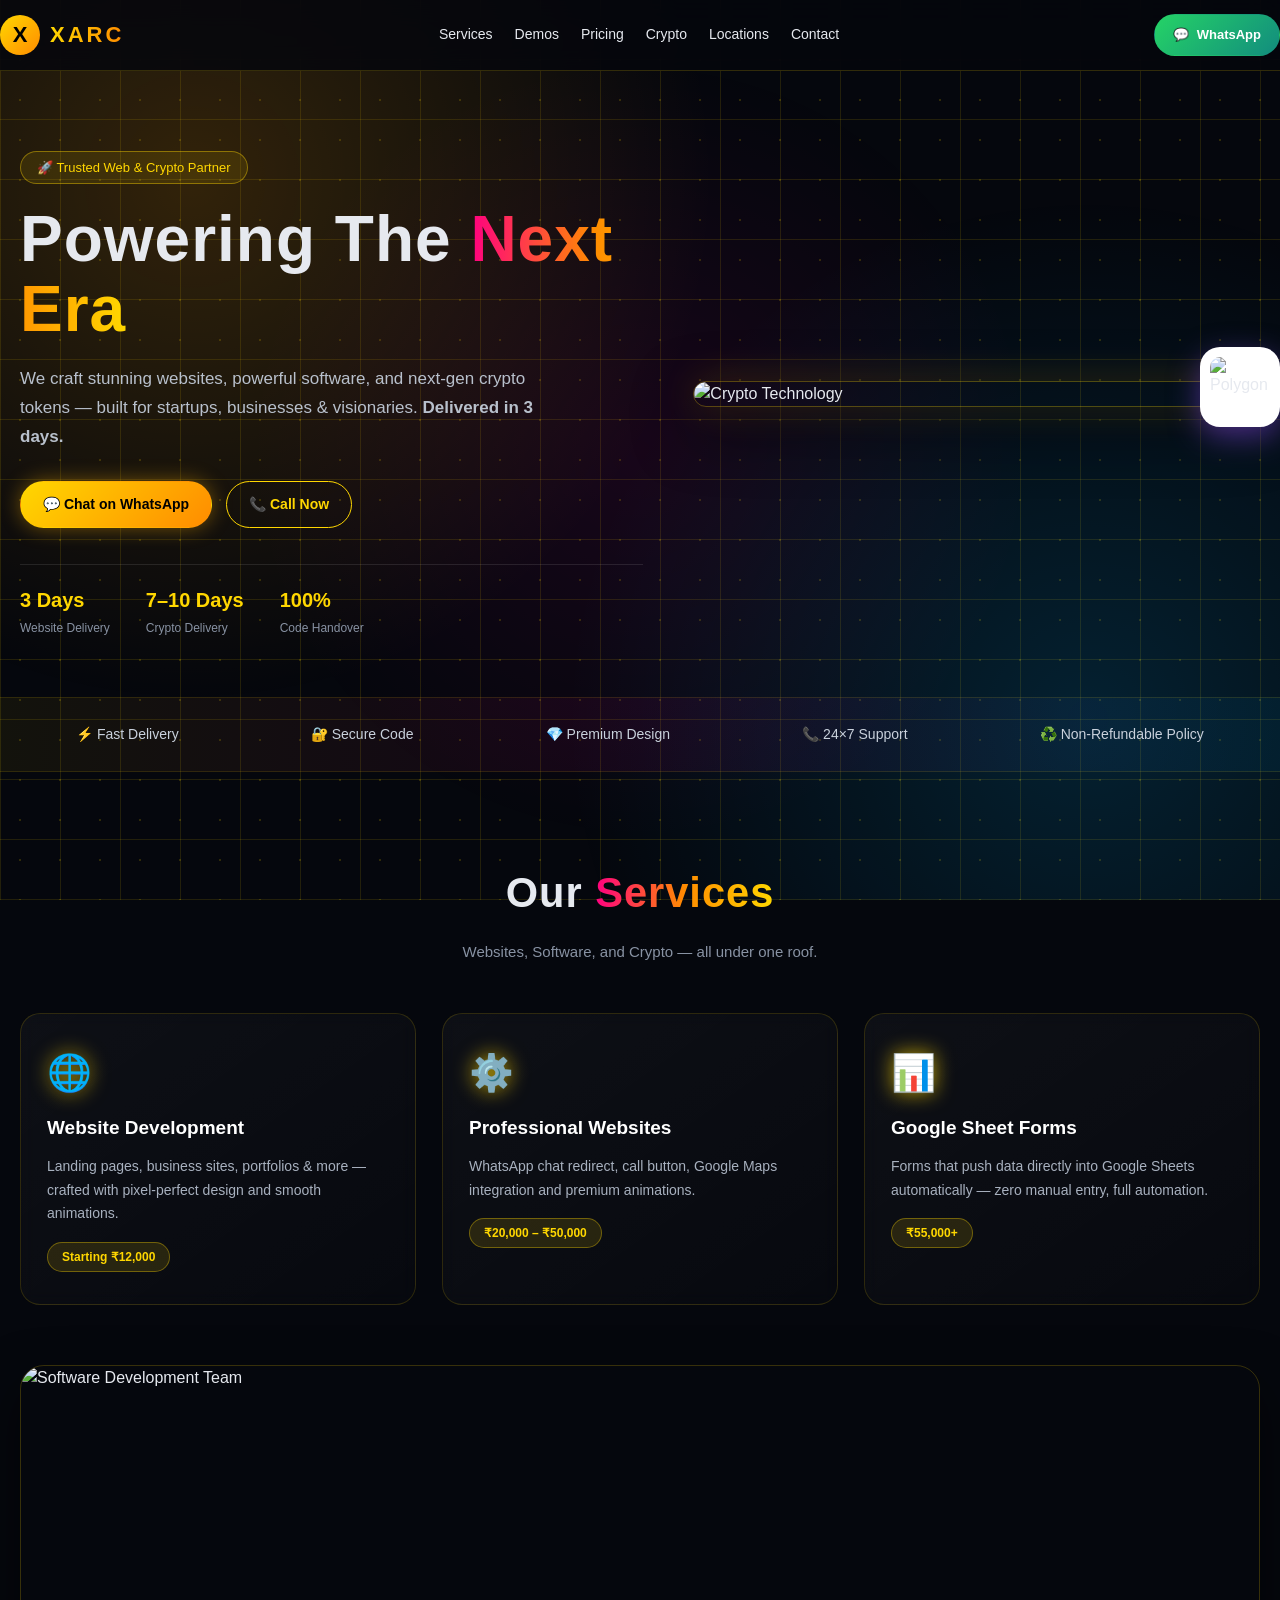
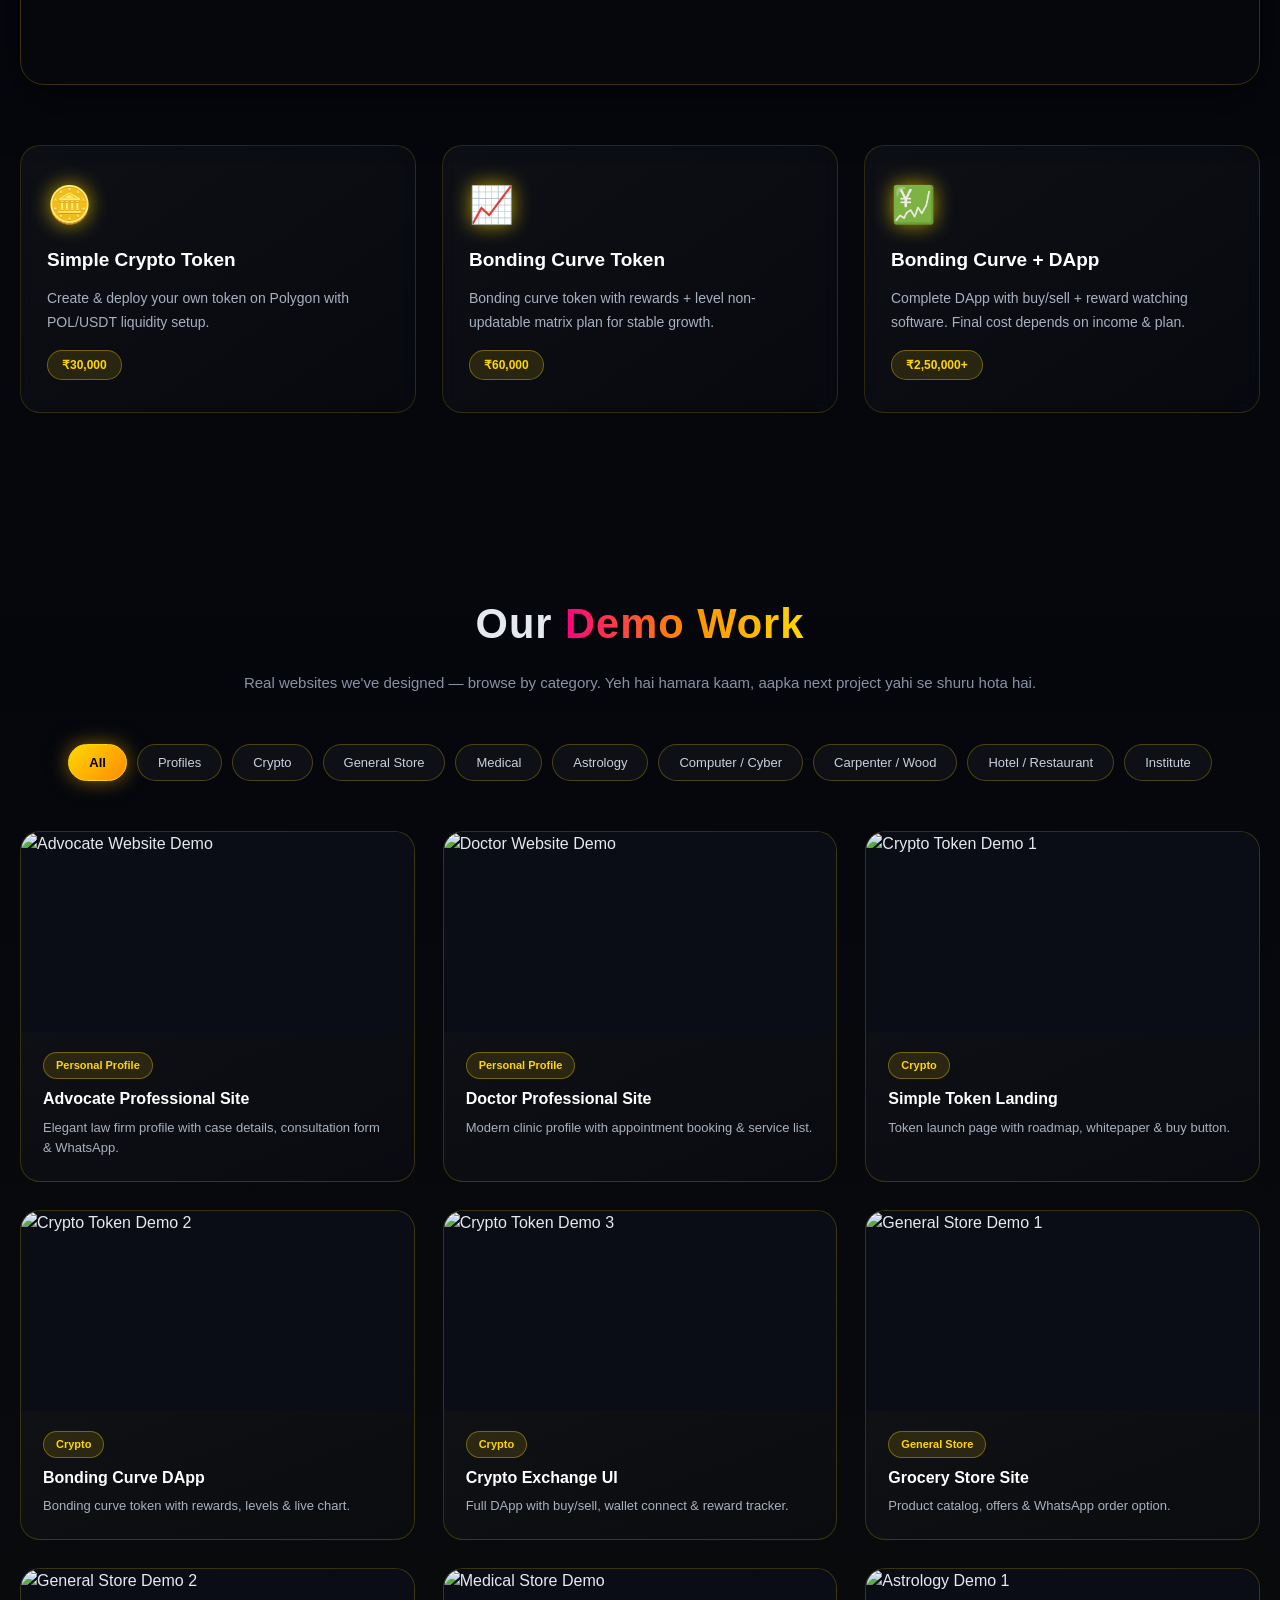
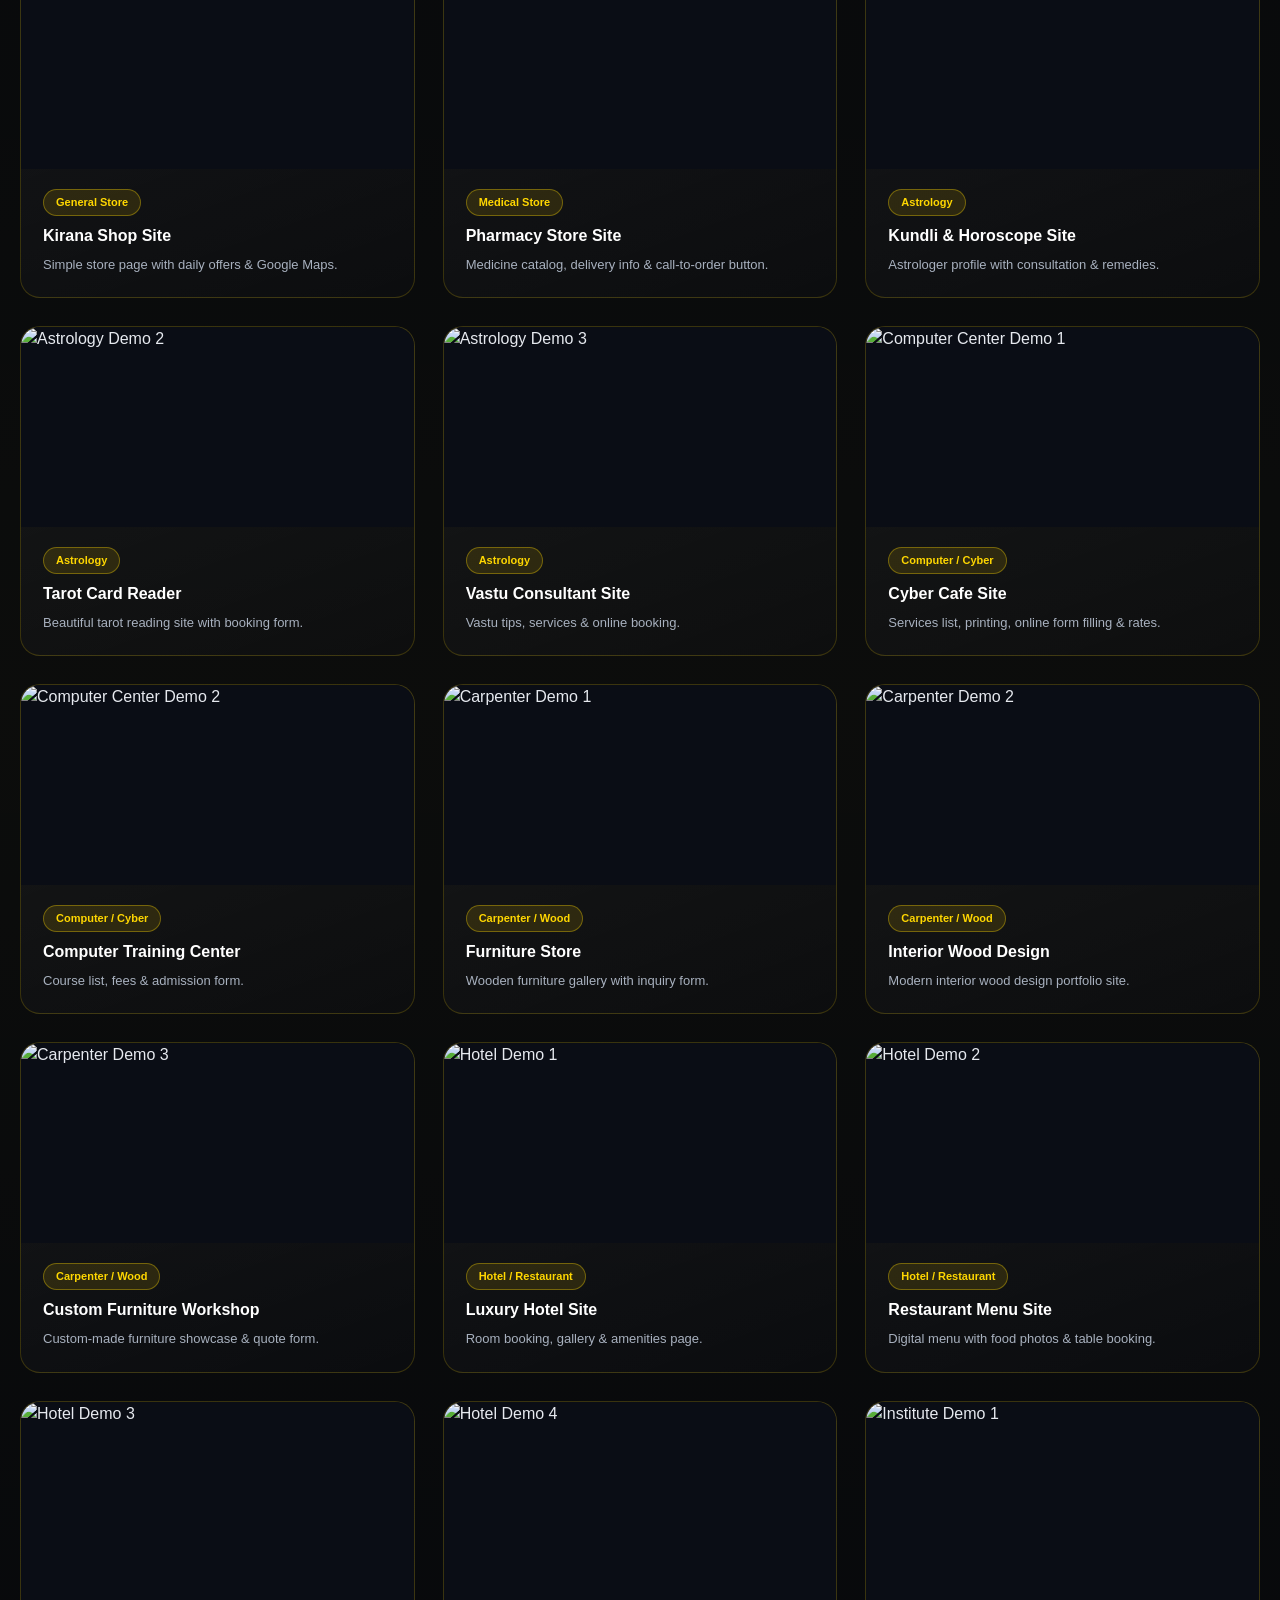
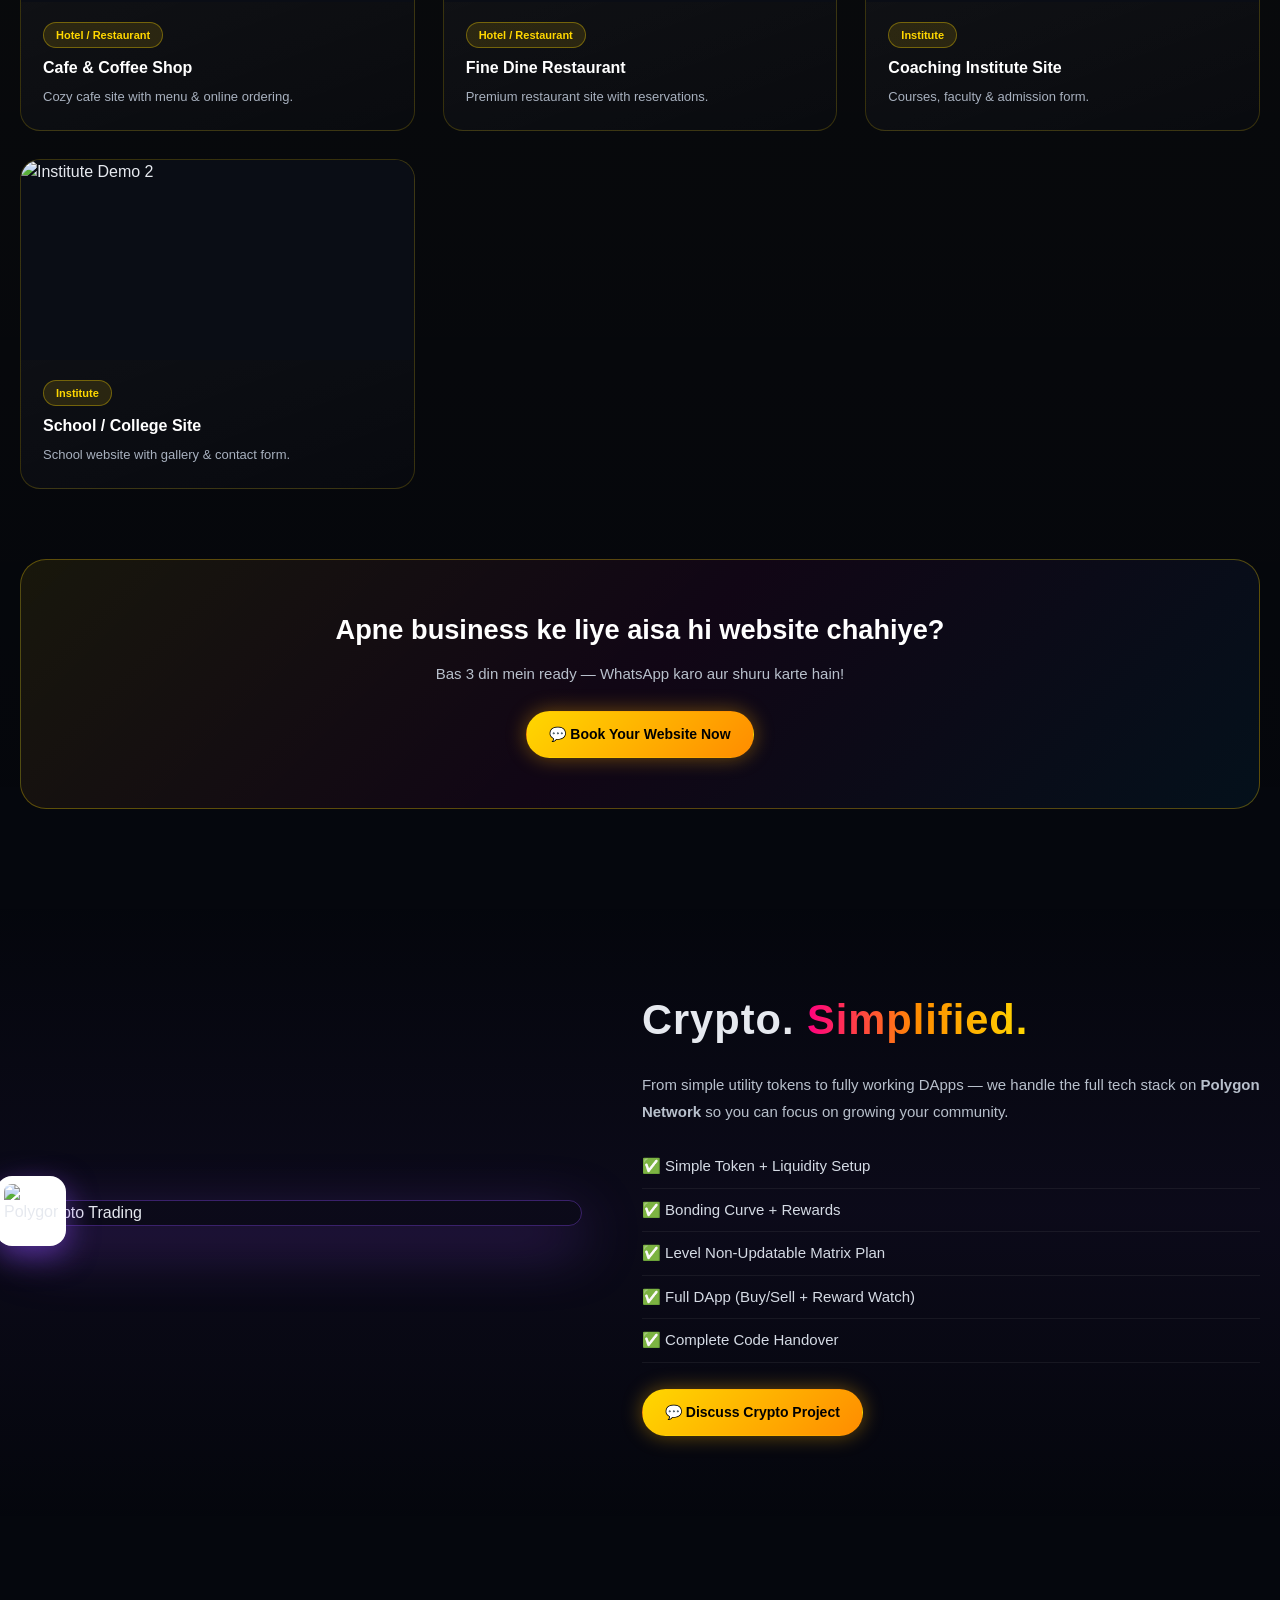
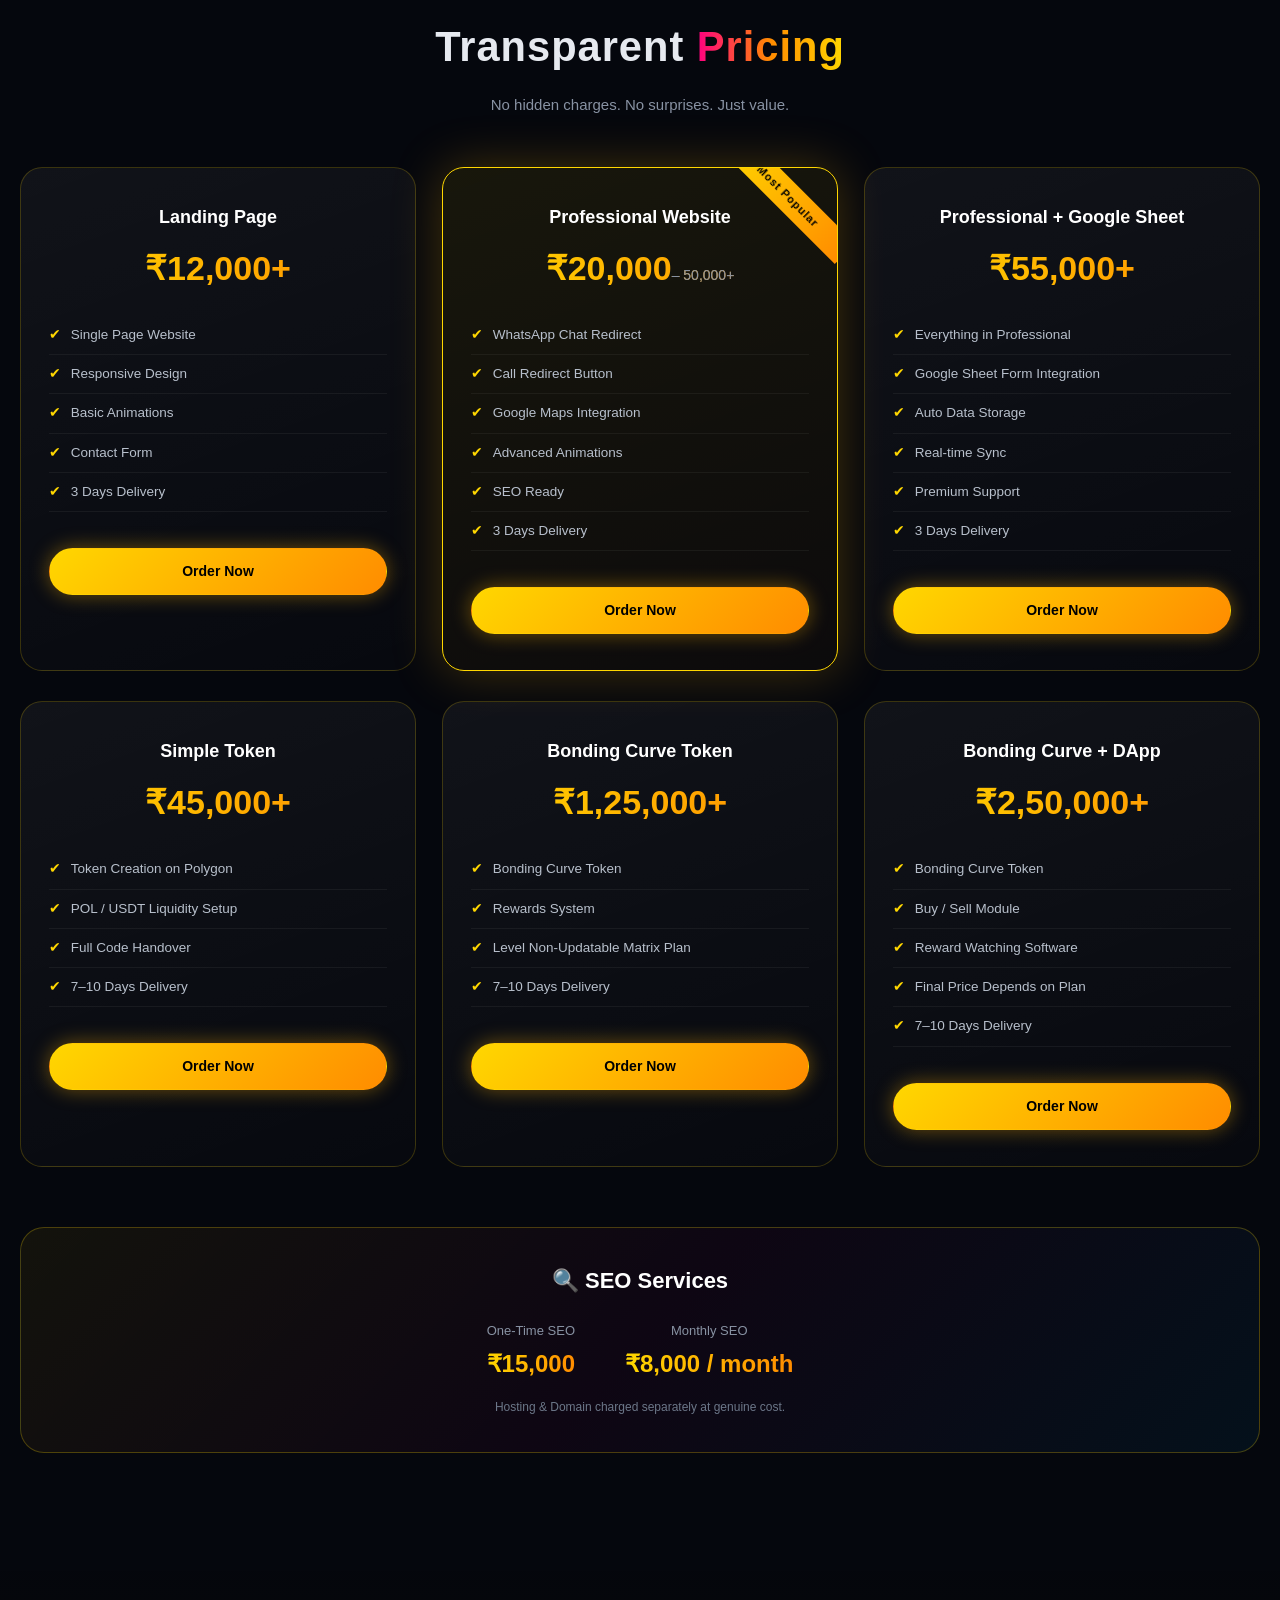
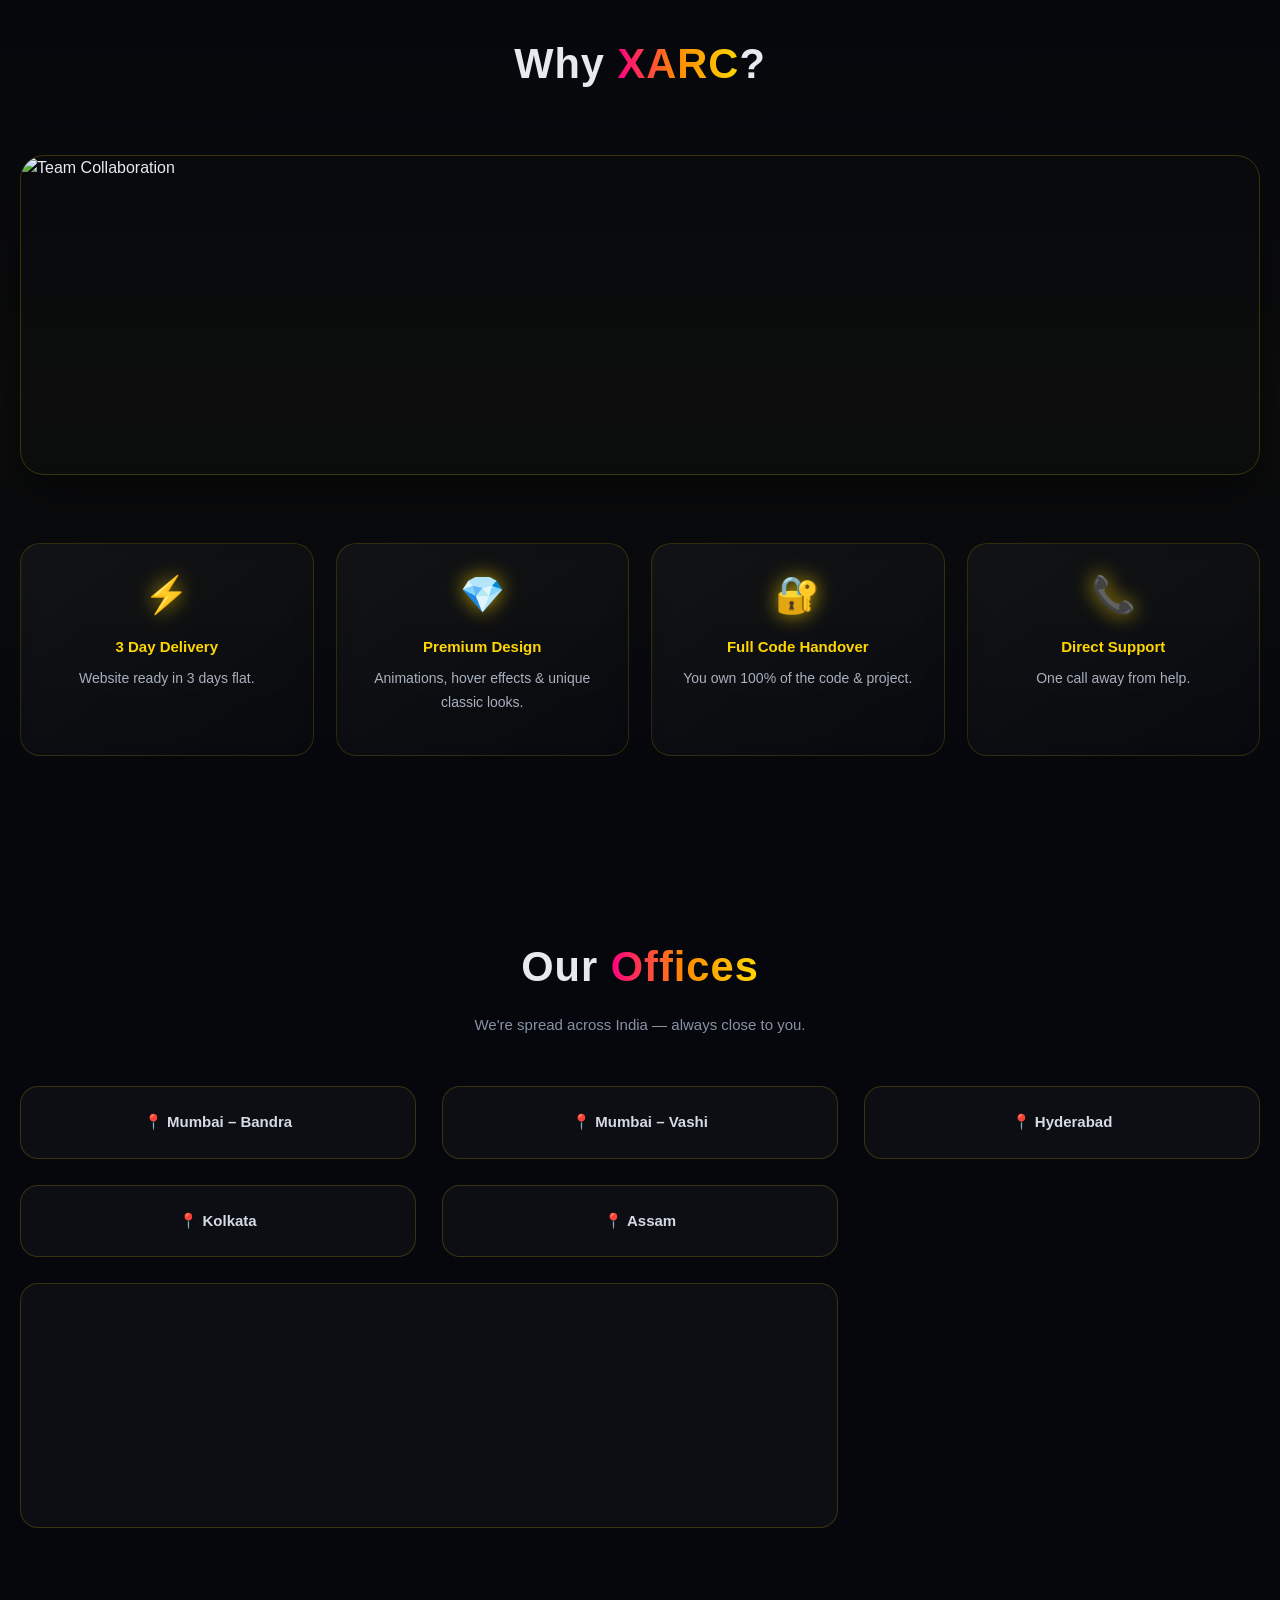
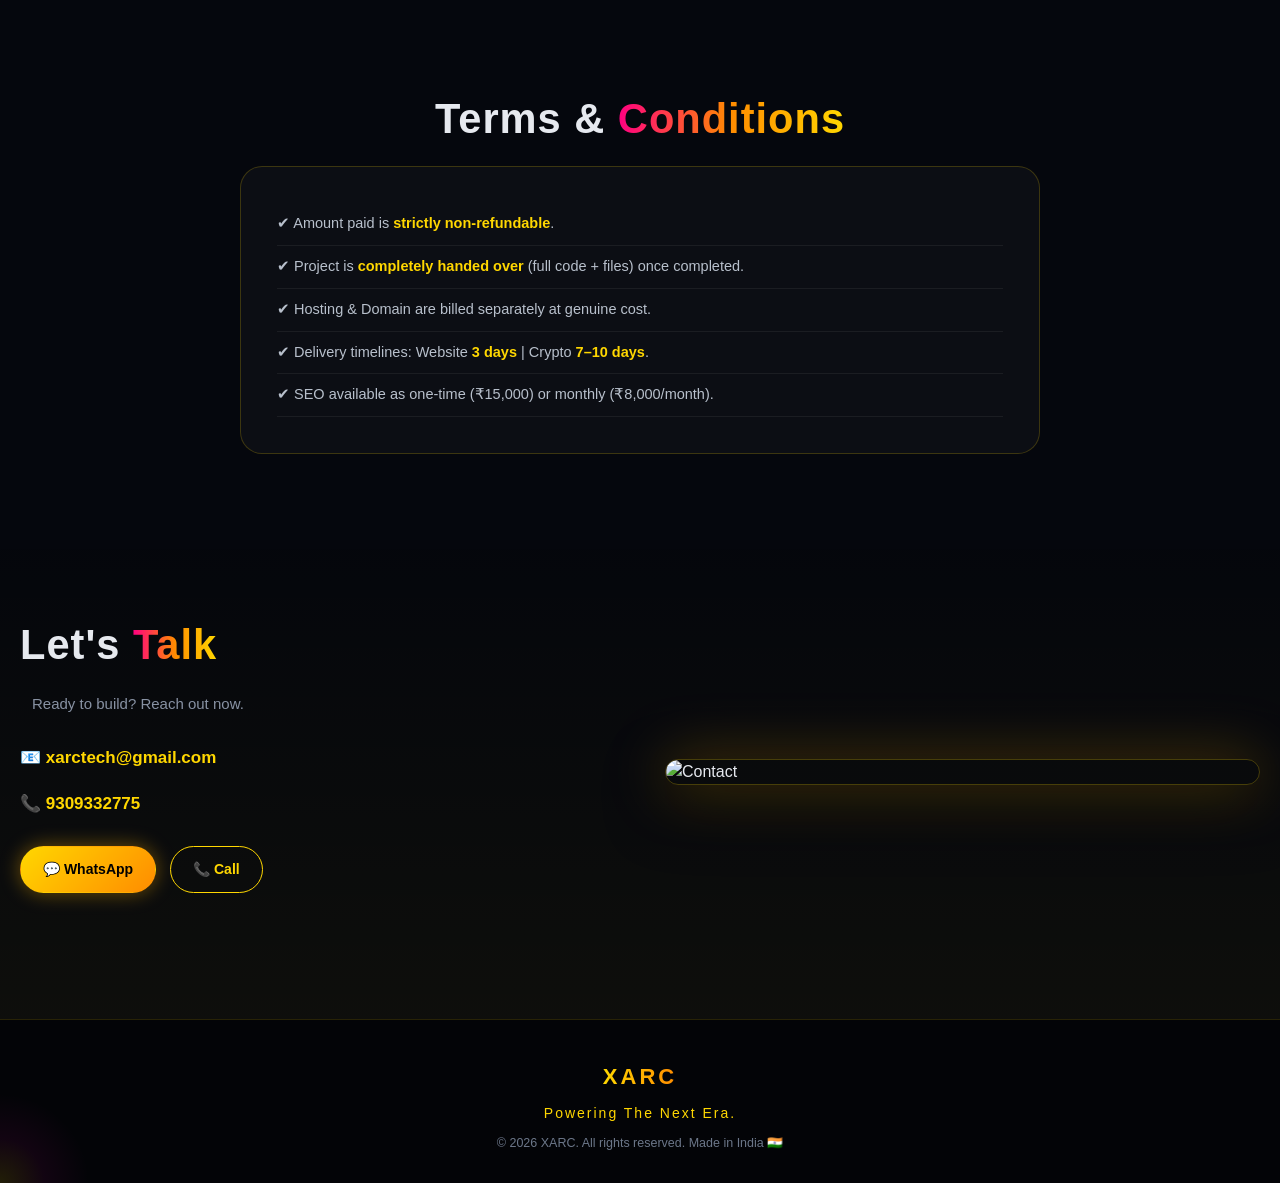
==== commit aca38348: "Update index.html" ====
--- a/index.html
+++ b/index.html
@@ -531,7 +531,7 @@
       <div class="grid-3">
         <div class="price-card">
           <h3>Landing Page</h3>
-          <div class="price">₹12,000</div>
+          <div class="price">₹12,000+</div>
           <ul>
             <li>Single Page Website</li>
             <li>Responsive Design</li>
@@ -544,7 +544,7 @@
         <div class="price-card featured">
           <span class="ribbon">Most Popular</span>
           <h3>Professional Website</h3>
-          <div class="price">₹20,000<span>– 50,000</span></div>
+          <div class="price">₹20,000<span>– 50,000+</span></div>
           <ul>
             <li>WhatsApp Chat Redirect</li>
             <li>Call Redirect Button</li>
@@ -572,7 +572,7 @@
       <div class="grid-3" style="margin-top:30px;">
         <div class="price-card">
           <h3>Simple Token</h3>
-          <div class="price">₹45,000</div>
+          <div class="price">₹45,000+</div>
           <ul>
             <li>Token Creation on Polygon</li>
             <li>POL / USDT Liquidity Setup</li>
@@ -583,7 +583,7 @@
         </div>
         <div class="price-card">
           <h3>Bonding Curve Token</h3>
-          <div class="price">₹1,25,000</div>
+          <div class="price">₹1,25,000+</div>
           <ul>
             <li>Bonding Curve Token</li>
             <li>Rewards System</li>
